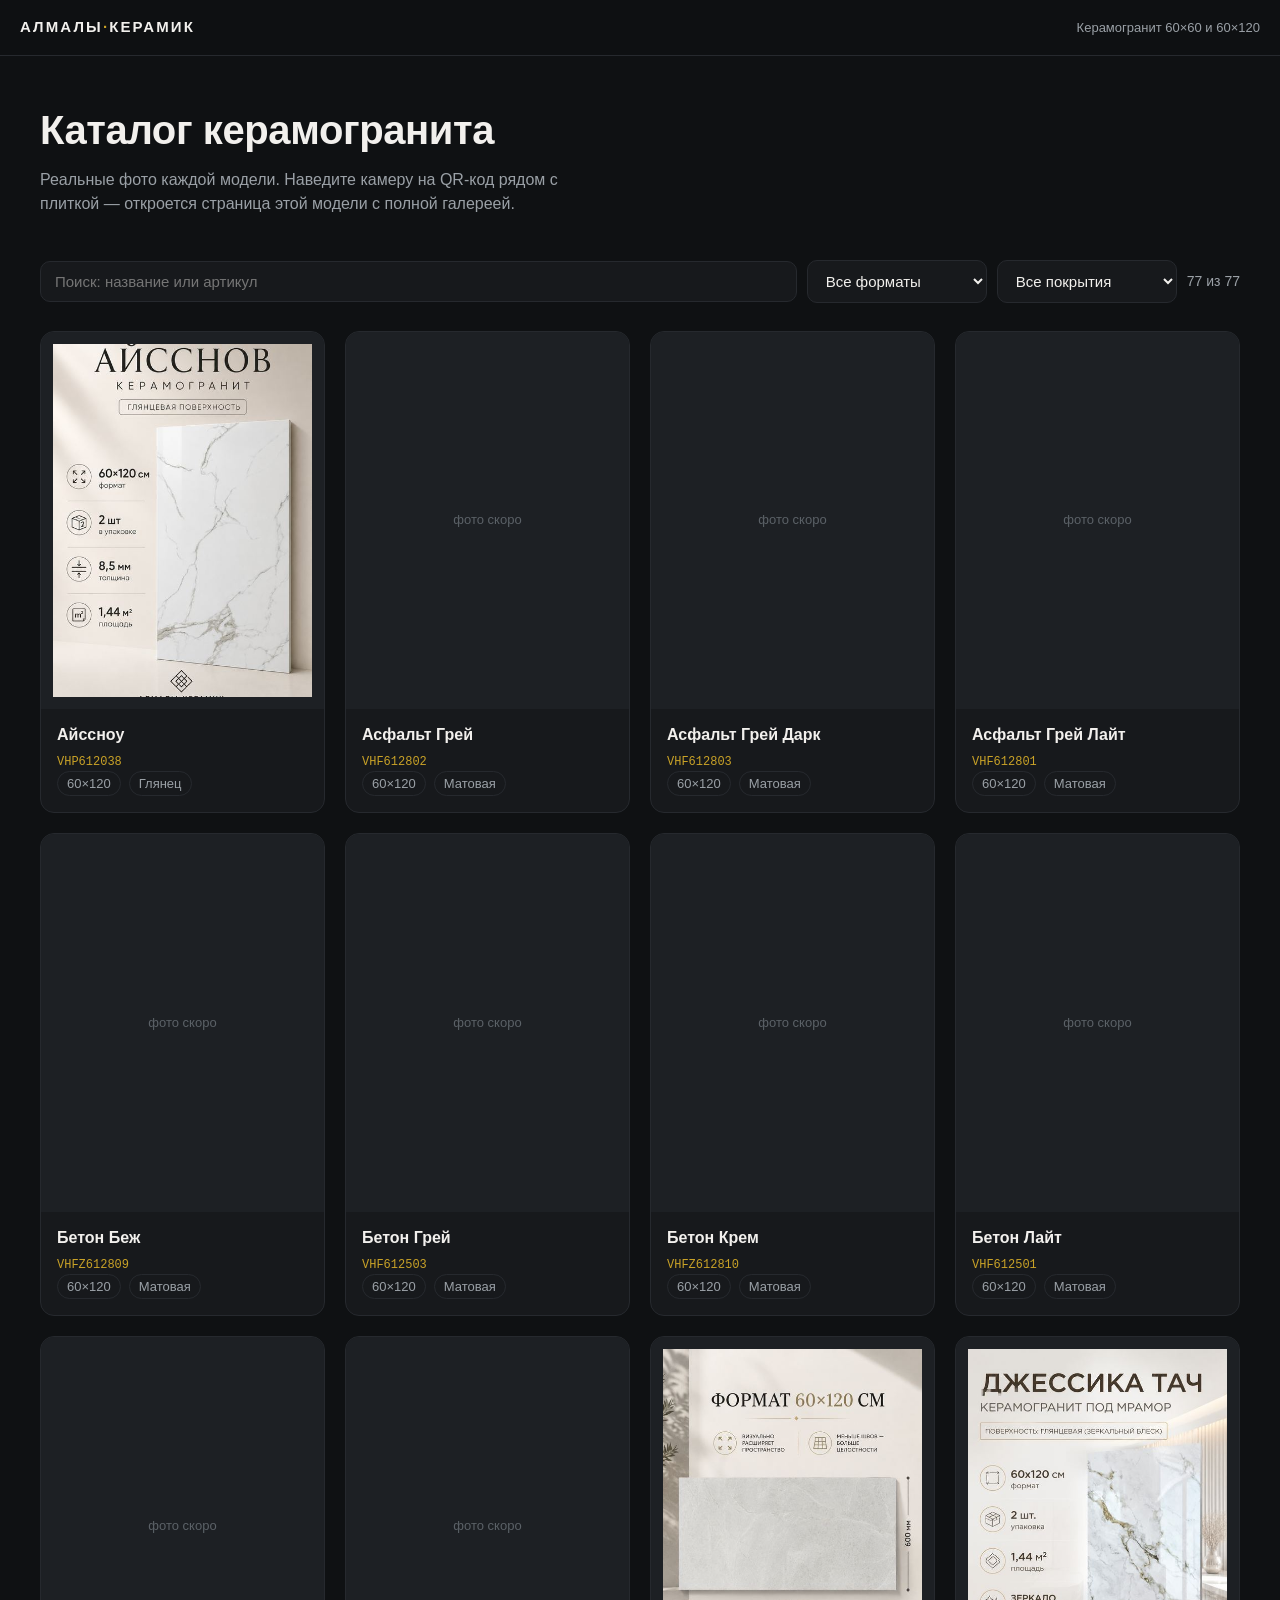
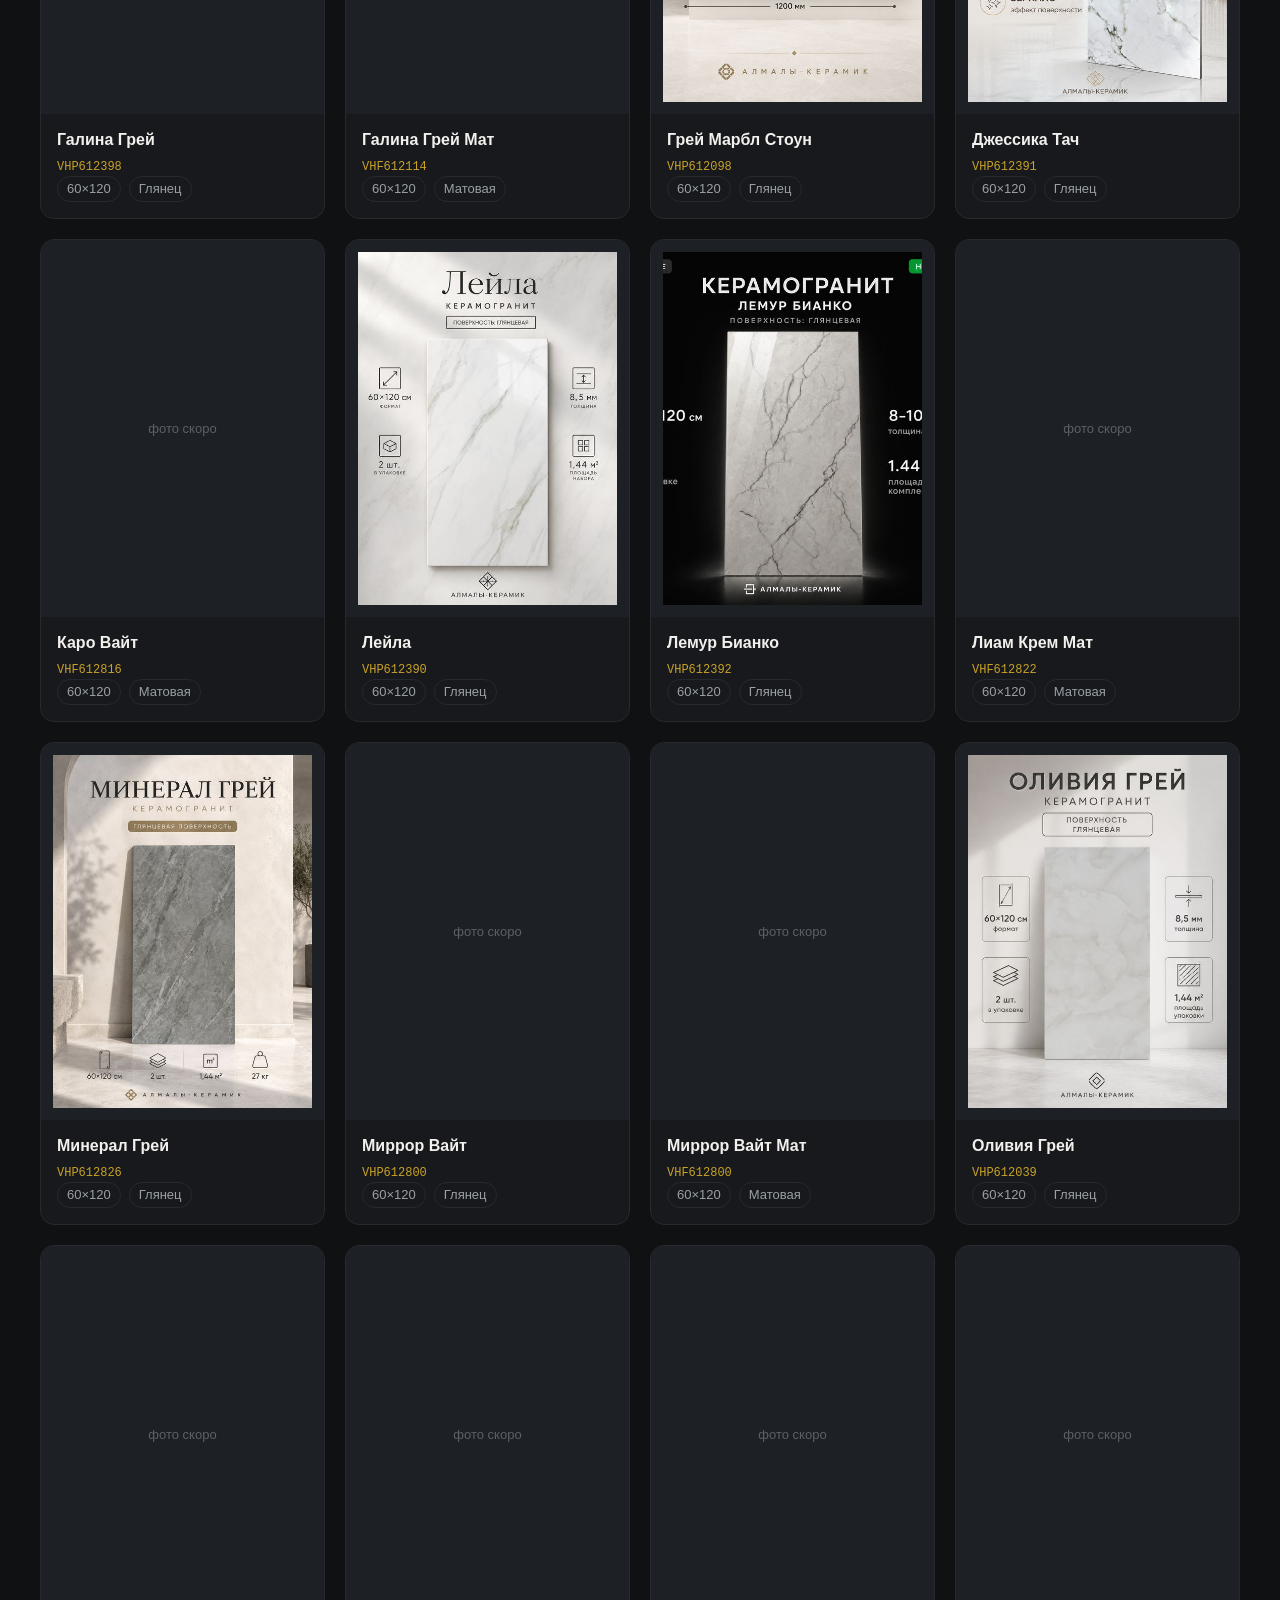
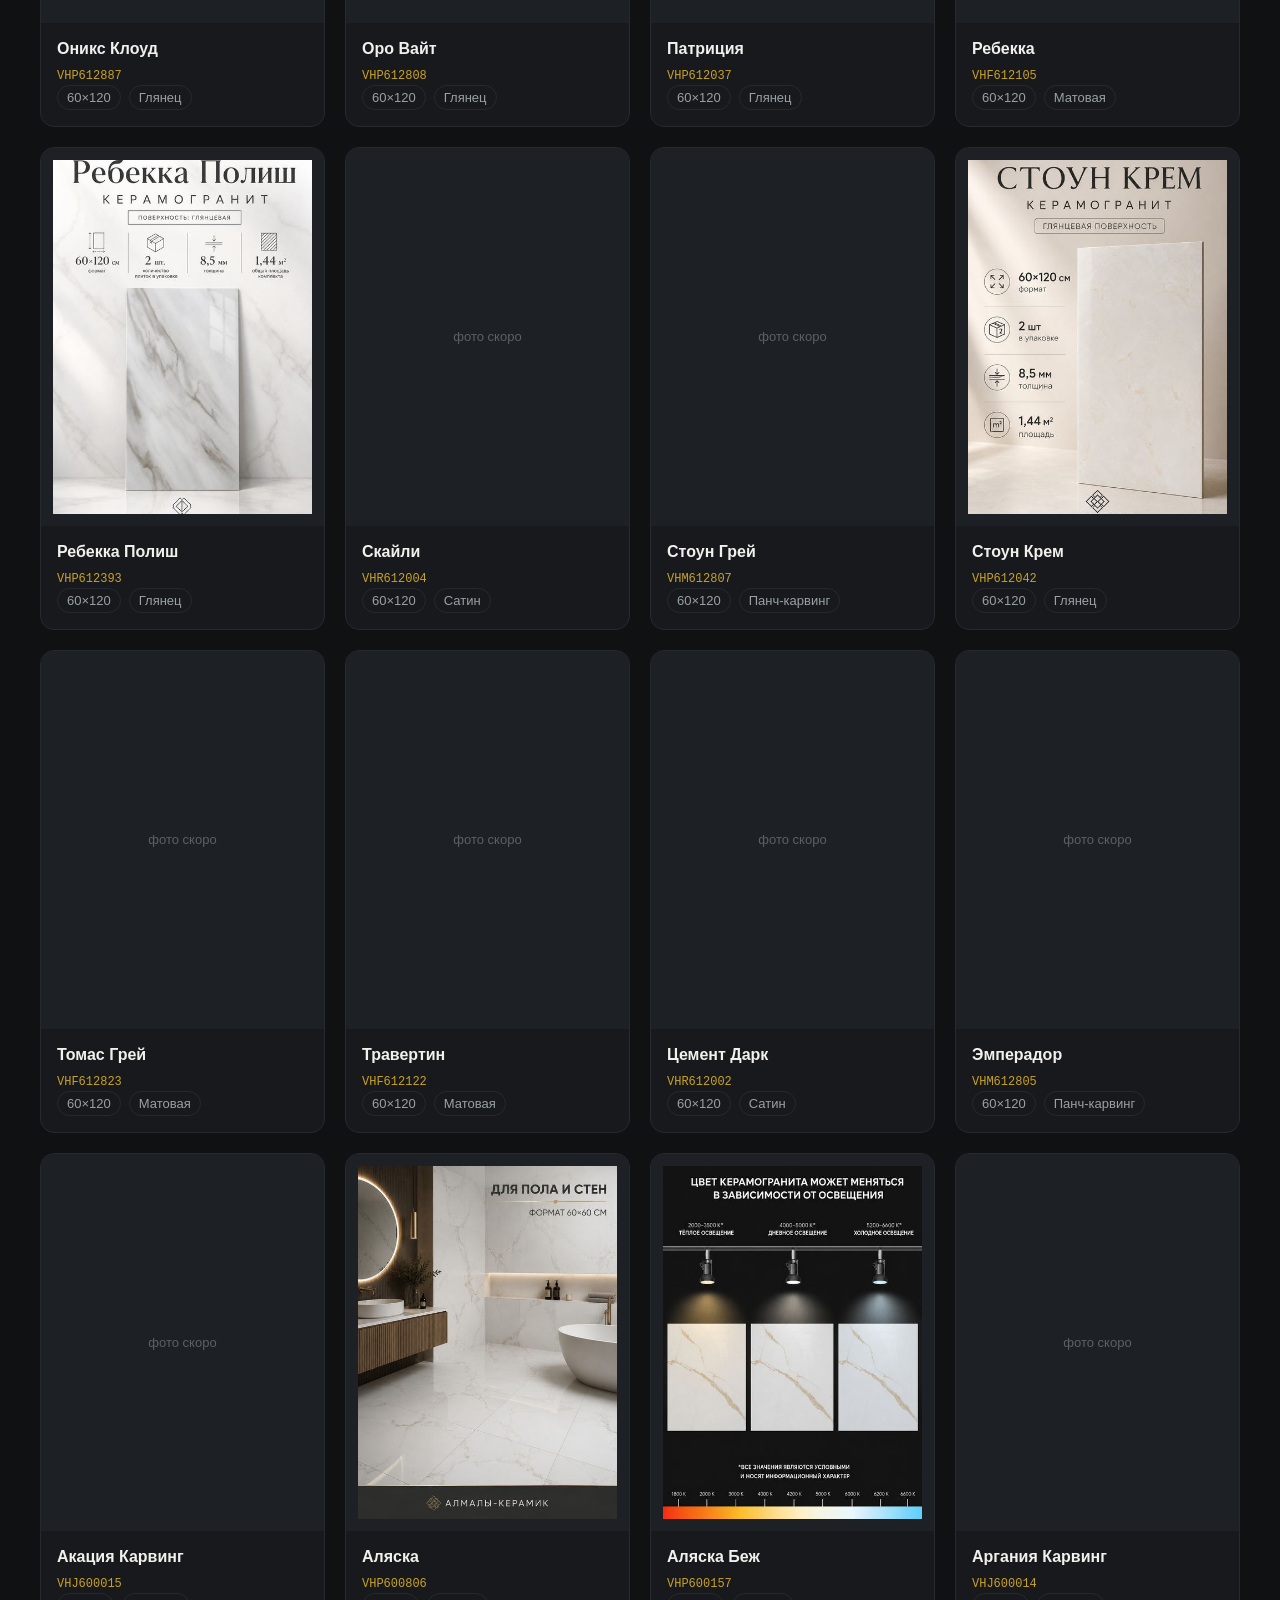
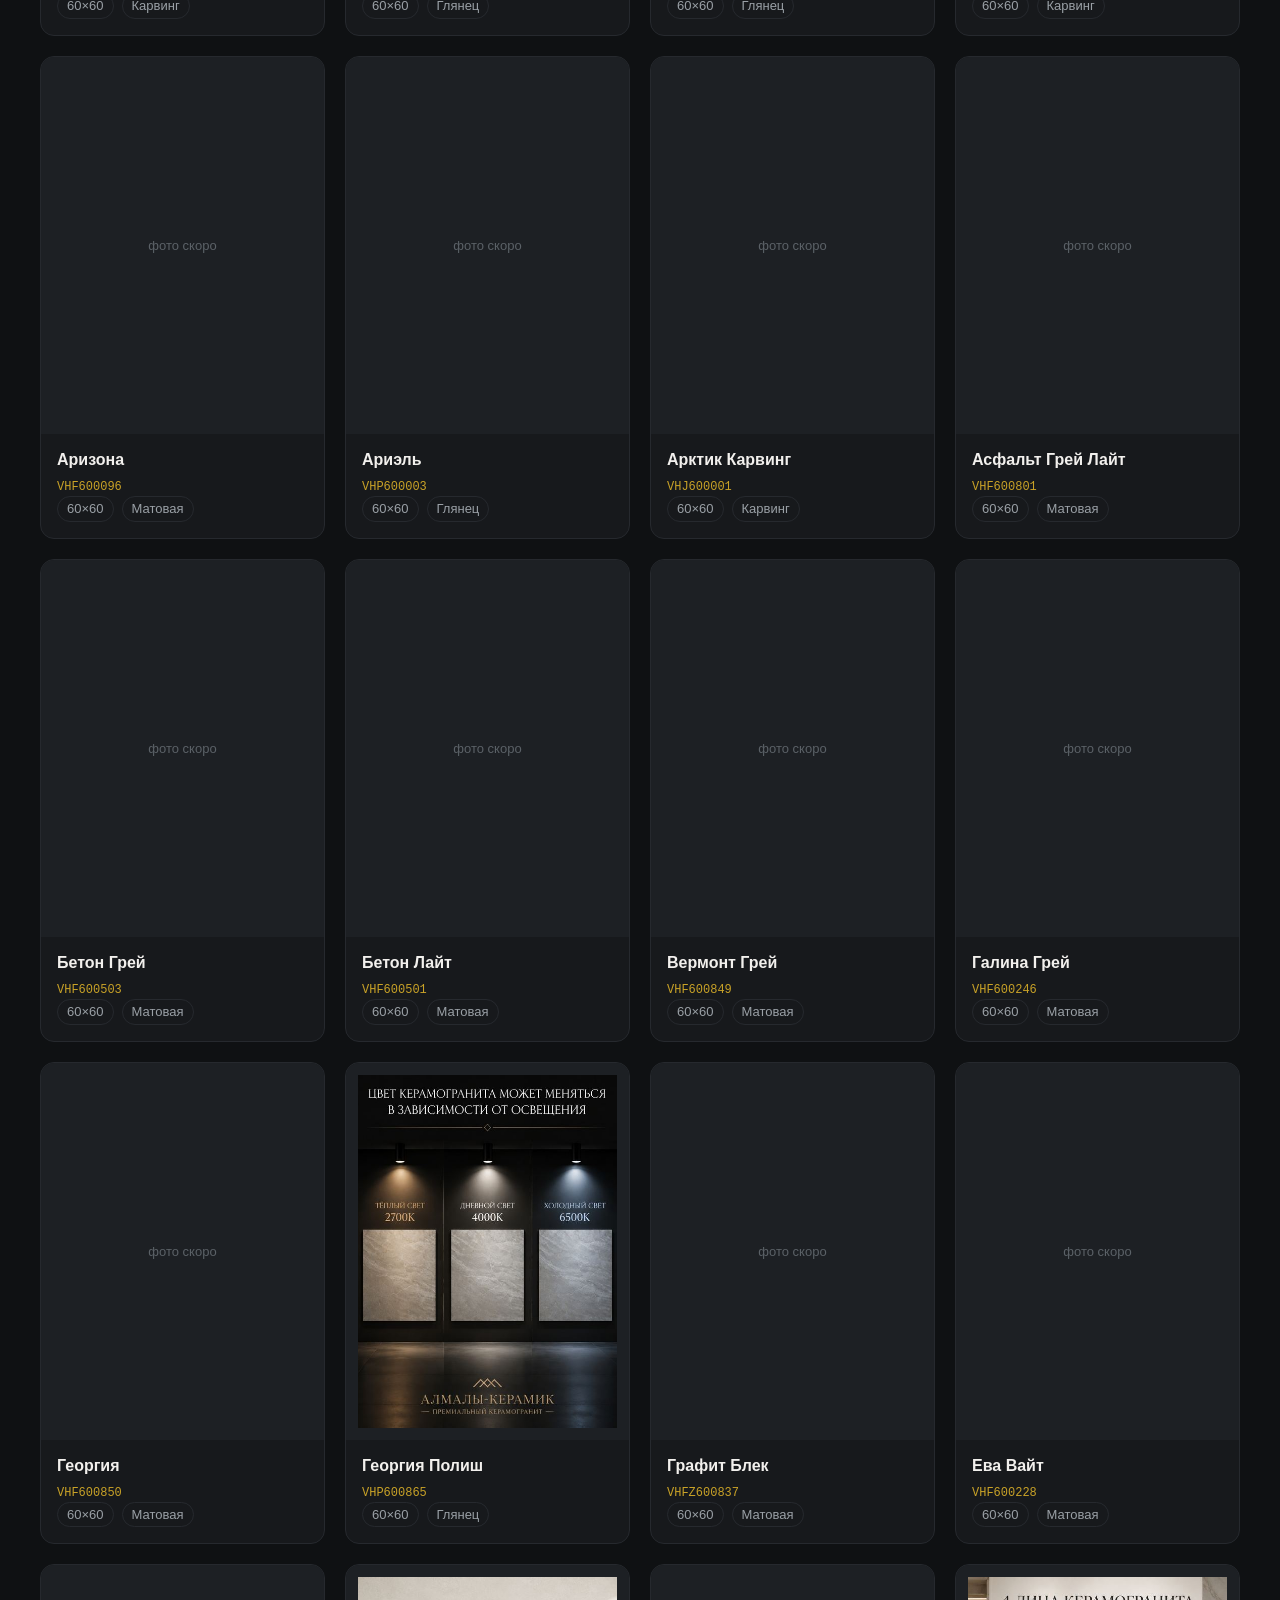
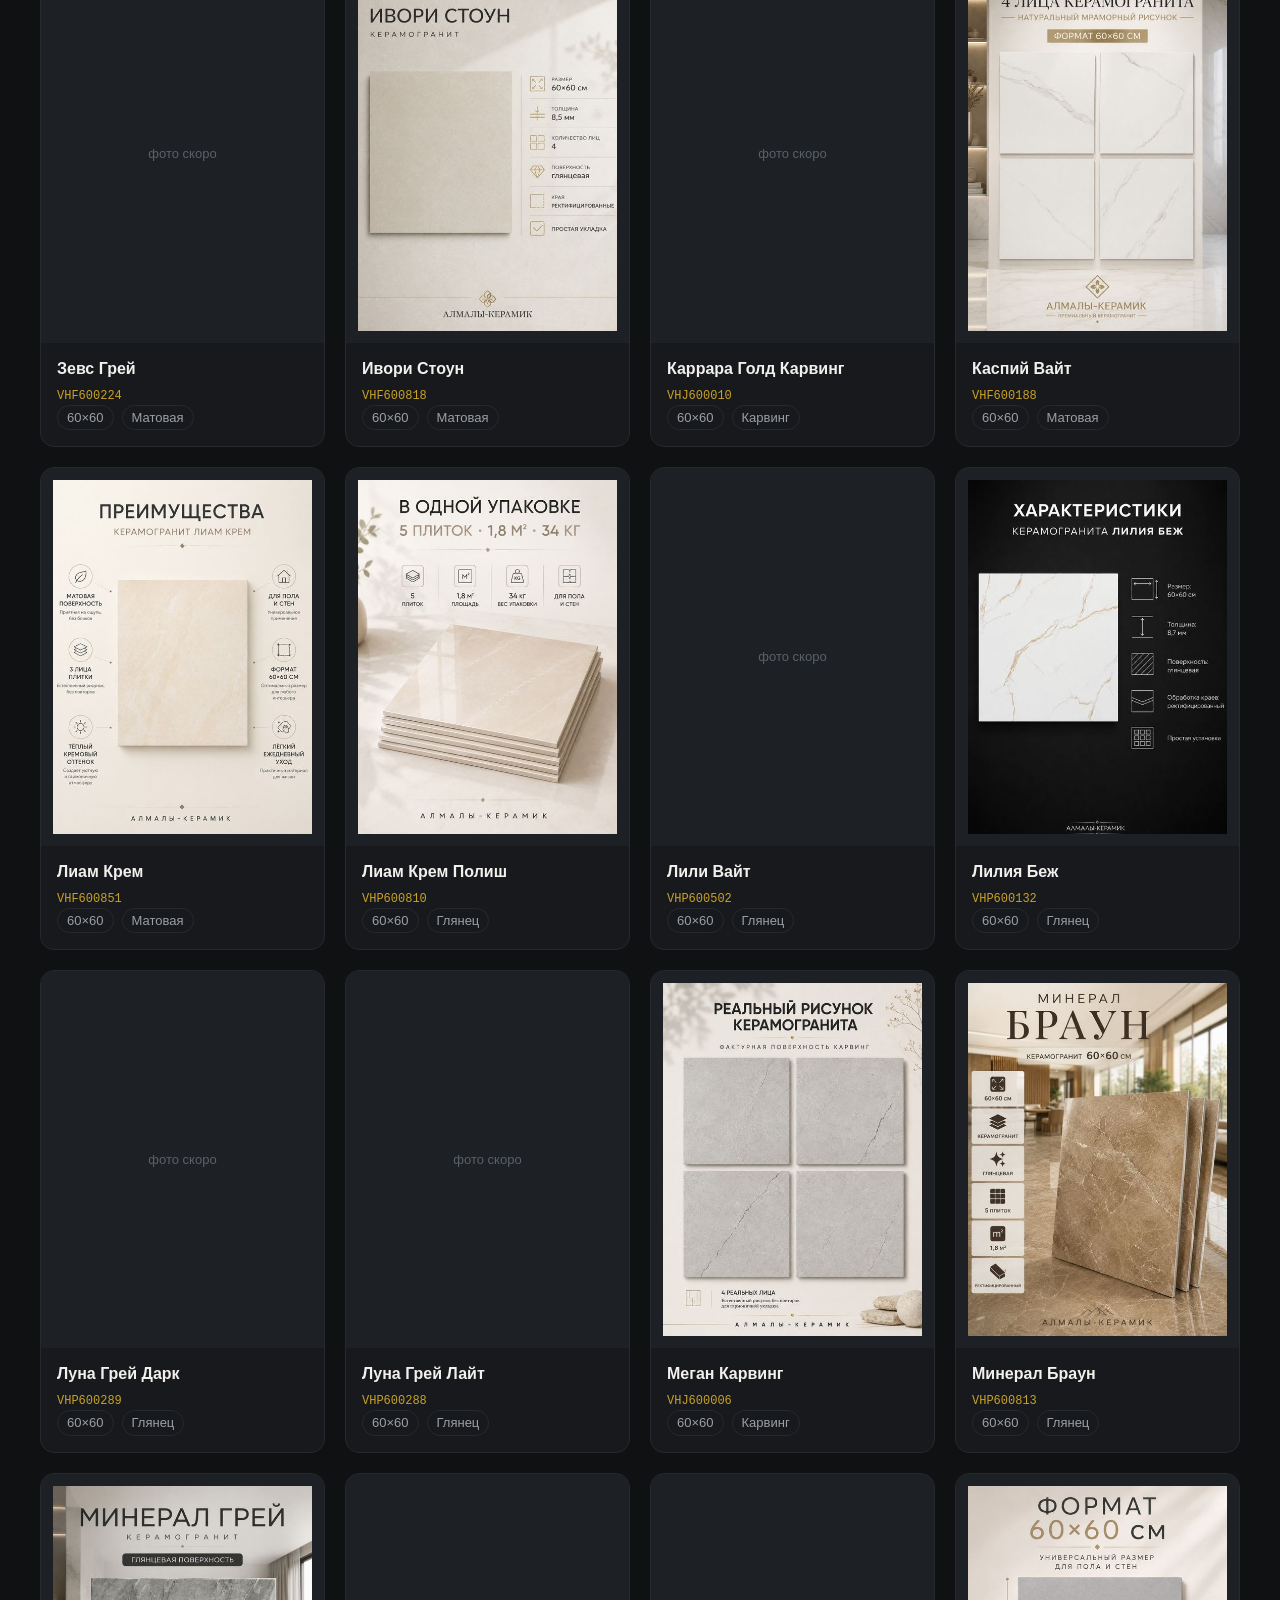
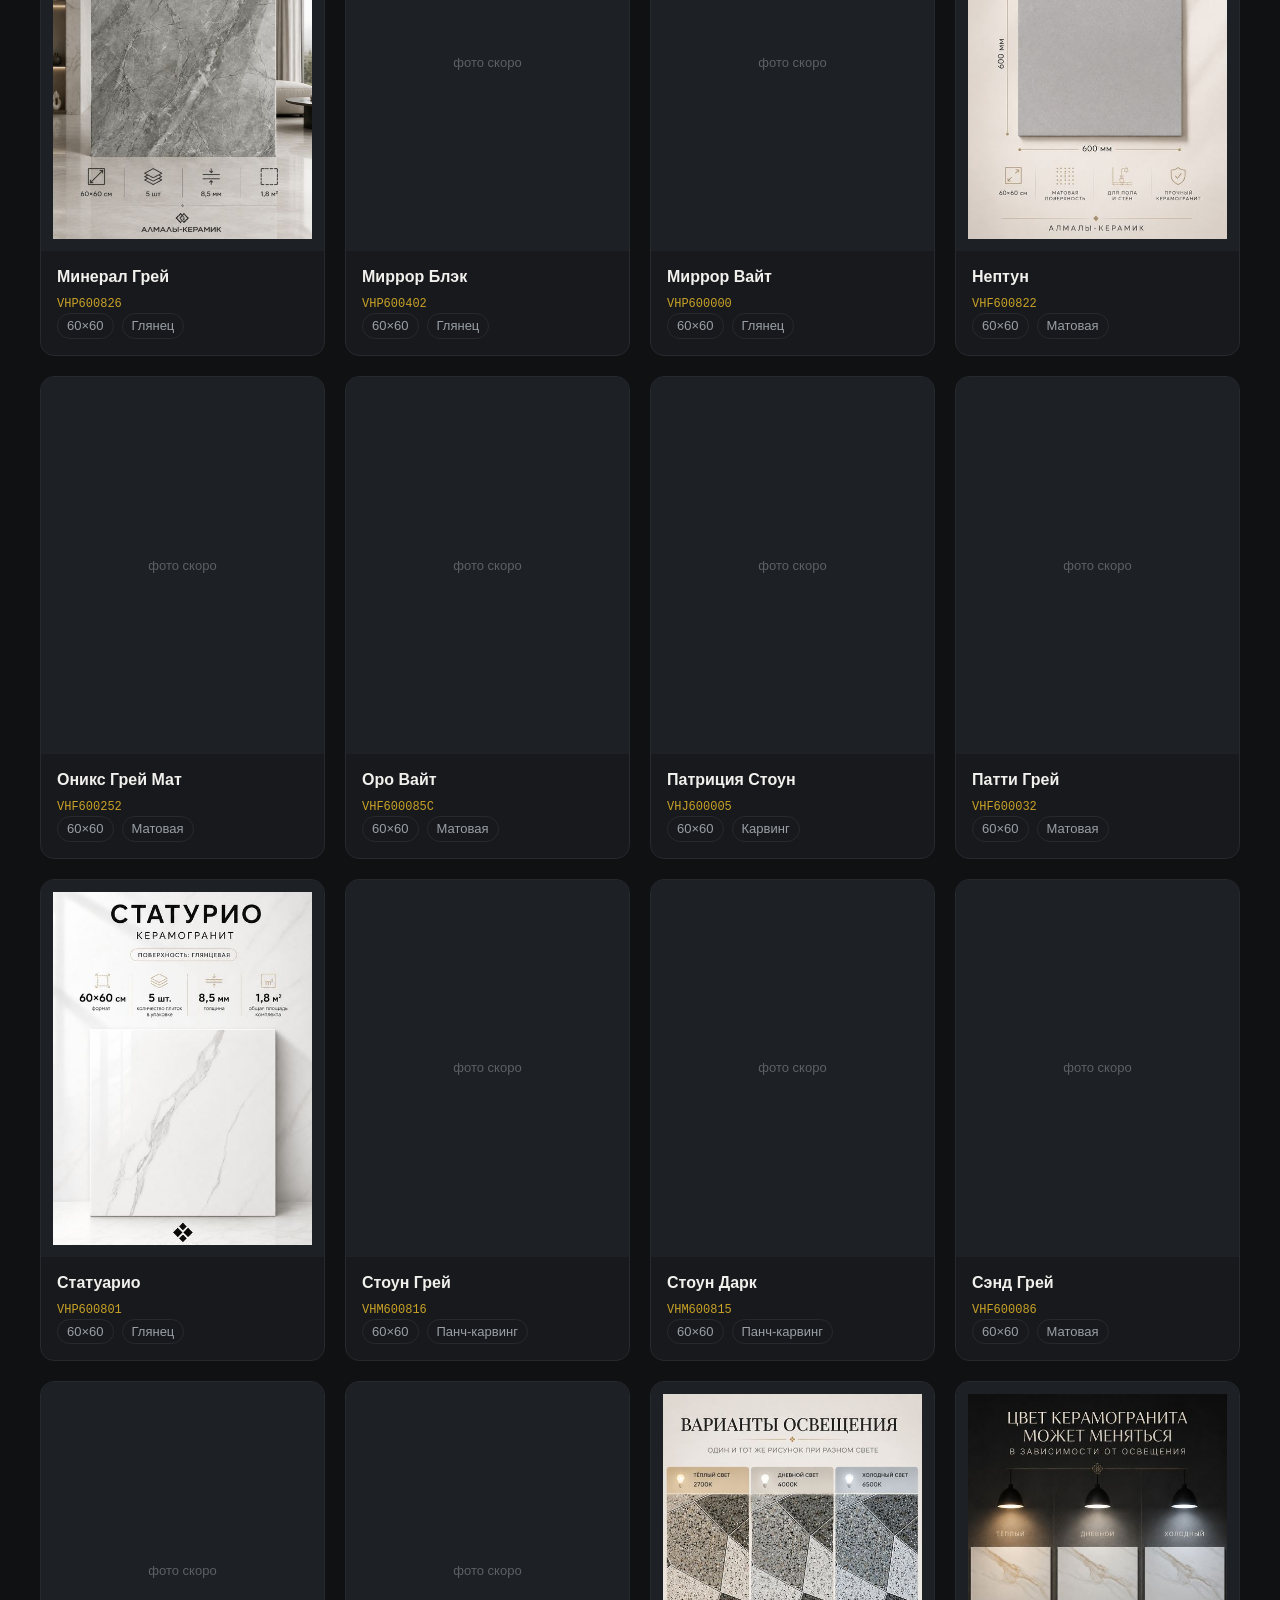
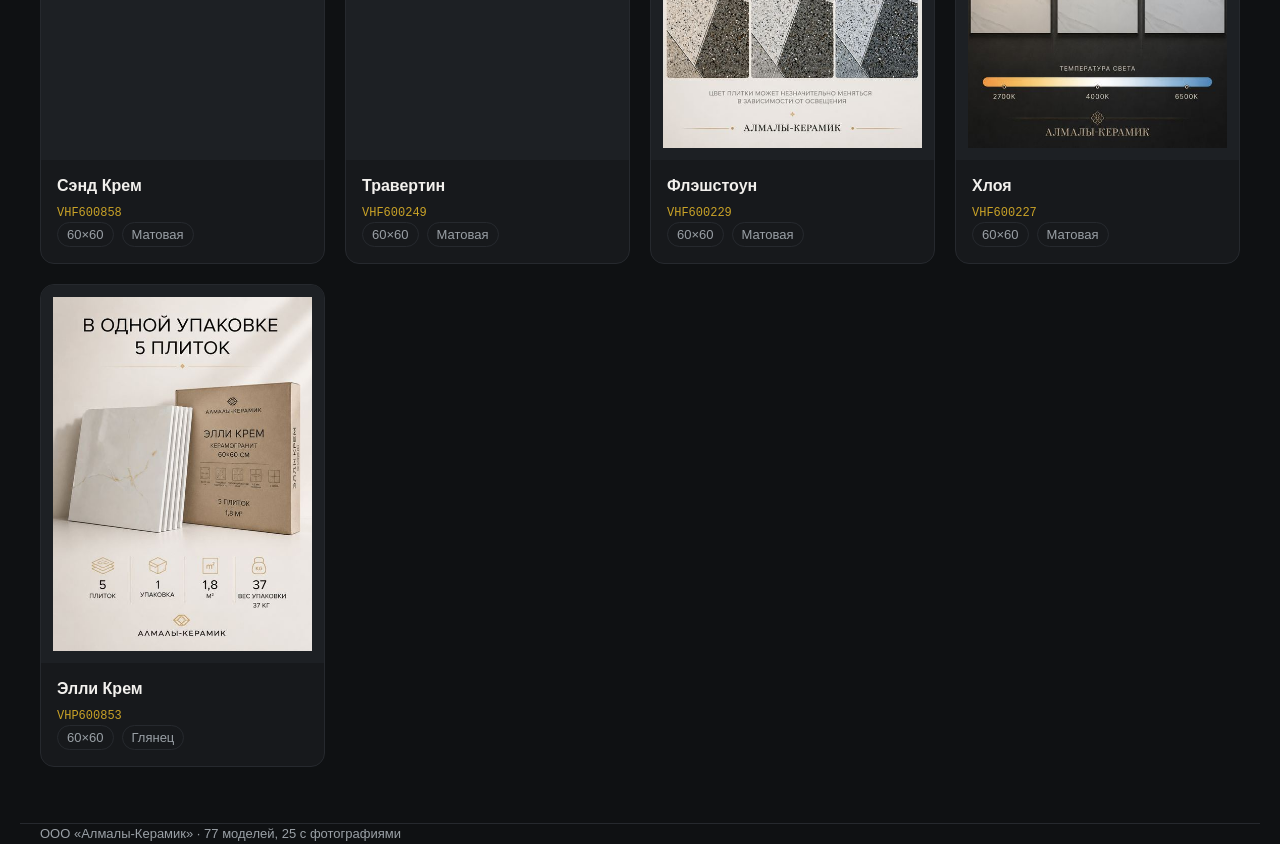
==== docs/index.html @ 9a6bf7c9 "GitHub Pages: сайт в docs/" ====
<!doctype html>
<html lang="ru">
<meta charset="utf-8">
<meta name="viewport" content="width=device-width,initial-scale=1">
<title>Алмалы-Керамик — каталог керамогранита</title>
<link rel="stylesheet" href="style.css">
<header><div class="wrap head">
  <a class="logo" href="index.html">Алмалы<span>·</span>Керамик</a>
  <span class="sub">Керамогранит 60×60 и 60×120</span>
</div></header>

<main class="wrap">
  <section class="hero">
    <h1>Каталог керамогранита</h1>
    <p>Реальные фото каждой модели. Наведите камеру на QR-код рядом с плиткой — откроется страница этой модели с полной галереей.</p>
  </section>

  <div class="tools">
    <input type="search" id="q" placeholder="Поиск: название или артикул" aria-label="Поиск">
    <select id="fmt" aria-label="Формат"><option value="">Все форматы</option></select>
    <select id="srf" aria-label="Покрытие"><option value="">Все покрытия</option></select>
    <span class="count" id="count"></span>
  </div>

  <div class="grid" id="grid"></div>
</main>
<footer class="wrap">ООО «Алмалы-Керамик» · <span id="stat"></span></footer>
<script src="app.js"></script>
<script>renderCatalog()</script>
---- docs/style.css ----
:root{
  --bg:#0f1113; --card:#17191c; --line:#26292e; --tx:#f2f0ed; --dim:#9aa0a6;
  --accent:#c9a227; --radius:14px; --max:1240px;
}
*{box-sizing:border-box}
body{margin:0;background:var(--bg);color:var(--tx);
  font:16px/1.5 -apple-system,BlinkMacSystemFont,"Segoe UI",Roboto,Arial,sans-serif;
  -webkit-font-smoothing:antialiased}
a{color:inherit;text-decoration:none}
img{max-width:100%;display:block}
.wrap{max-width:var(--max);margin:0 auto;padding:0 20px}

header{border-bottom:1px solid var(--line);position:sticky;top:0;background:rgba(15,17,19,.92);
  backdrop-filter:blur(8px);z-index:10}
.head{display:flex;align-items:center;gap:16px;padding:16px 0}
.logo{font-weight:700;letter-spacing:.14em;font-size:15px;text-transform:uppercase}
.logo span{color:var(--accent)}
.head .sub{color:var(--dim);font-size:13px;margin-left:auto}

.hero{padding:44px 0 24px}
.hero h1{margin:0 0 8px;font-size:clamp(26px,4vw,40px);letter-spacing:-.01em}
.hero p{margin:0;color:var(--dim);max-width:60ch}

.tools{display:flex;flex-wrap:wrap;gap:10px;padding:20px 0 28px;align-items:center}
input[type=search],select{background:var(--card);border:1px solid var(--line);color:var(--tx);
  padding:11px 14px;border-radius:10px;font-size:15px;min-width:180px}
input[type=search]{flex:1;min-width:220px}
input:focus-visible,select:focus-visible,a:focus-visible{outline:2px solid var(--accent);outline-offset:2px}
.count{color:var(--dim);font-size:14px;margin-left:auto}

.grid{display:grid;gap:20px;grid-template-columns:repeat(auto-fill,minmax(250px,1fr));padding-bottom:56px}
.card{background:var(--card);border:1px solid var(--line);border-radius:var(--radius);overflow:hidden;
  transition:transform .18s ease,border-color .18s ease}
.card:hover{transform:translateY(-3px);border-color:var(--accent)}
.ph{aspect-ratio:3/4;background:#1d2024;display:flex;align-items:center;justify-content:center;
  color:#5b6167;font-size:13px;text-align:center;padding:12px}
.ph img{width:100%;height:100%;object-fit:cover}
.card .b{padding:14px 16px 16px}
.card h3{margin:0 0 6px;font-size:16px;font-weight:600}
.meta{color:var(--dim);font-size:13px;display:flex;gap:8px;flex-wrap:wrap}
.tag{border:1px solid var(--line);border-radius:999px;padding:2px 9px}
.art{font-family:ui-monospace,SFMono-Regular,Menlo,monospace;font-size:12px;color:var(--accent)}

/* страница плитки */
.back{display:inline-block;color:var(--dim);font-size:14px;padding:22px 0 8px}
.tile{display:grid;gap:28px;grid-template-columns:minmax(0,1.45fr) minmax(260px,1fr);
  align-items:start;padding-bottom:60px}
@media(max-width:820px){.tile{grid-template-columns:1fr}}
.main-ph{background:var(--card);border:1px solid var(--line);border-radius:var(--radius);overflow:hidden}
.main-ph img{width:100%;aspect-ratio:4/3;object-fit:contain;background:#101214}
.thumbs{display:grid;grid-template-columns:repeat(auto-fill,minmax(84px,1fr));gap:10px;margin-top:12px}
.thumbs img{aspect-ratio:1;object-fit:cover;border-radius:9px;border:2px solid transparent;cursor:pointer}
.thumbs img[aria-current=true]{border-color:var(--accent)}
.tile h1{margin:0 0 6px;font-size:30px}
.spec{width:100%;border-collapse:collapse;margin:20px 0}
.spec th,.spec td{text-align:left;padding:10px 0;border-bottom:1px solid var(--line);font-size:15px;vertical-align:top}
.spec th{color:var(--dim);font-weight:400;width:44%}
.qr{background:#fff;border-radius:var(--radius);padding:14px;max-width:230px}
.dl{display:inline-block;margin-top:12px;border:1px solid var(--line);border-radius:10px;
  padding:10px 14px;font-size:14px}
.dl:hover{border-color:var(--accent)}
footer{border-top:1px solid var(--line);color:var(--dim);font-size:13px;padding:22px 0 40px}
@media(max-width:640px){.head .sub{display:none}.tile h1{font-size:24px}}
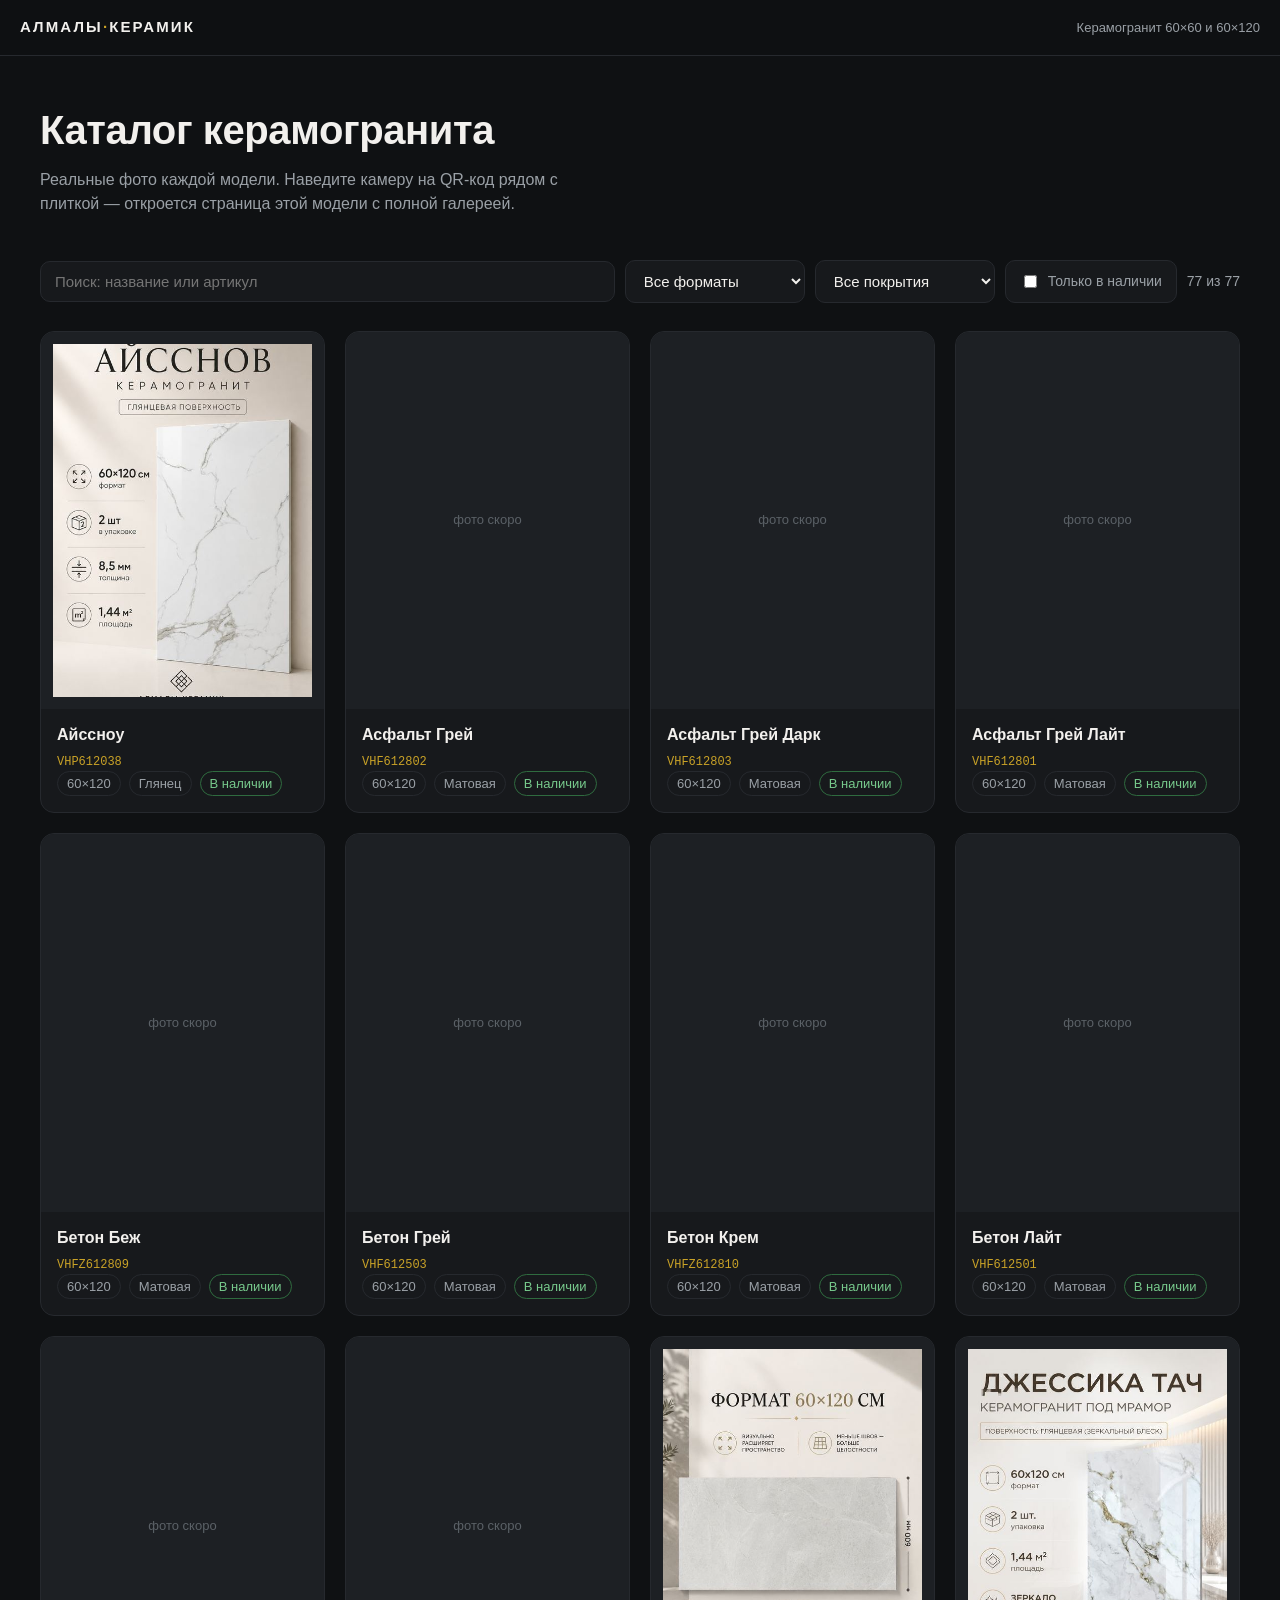
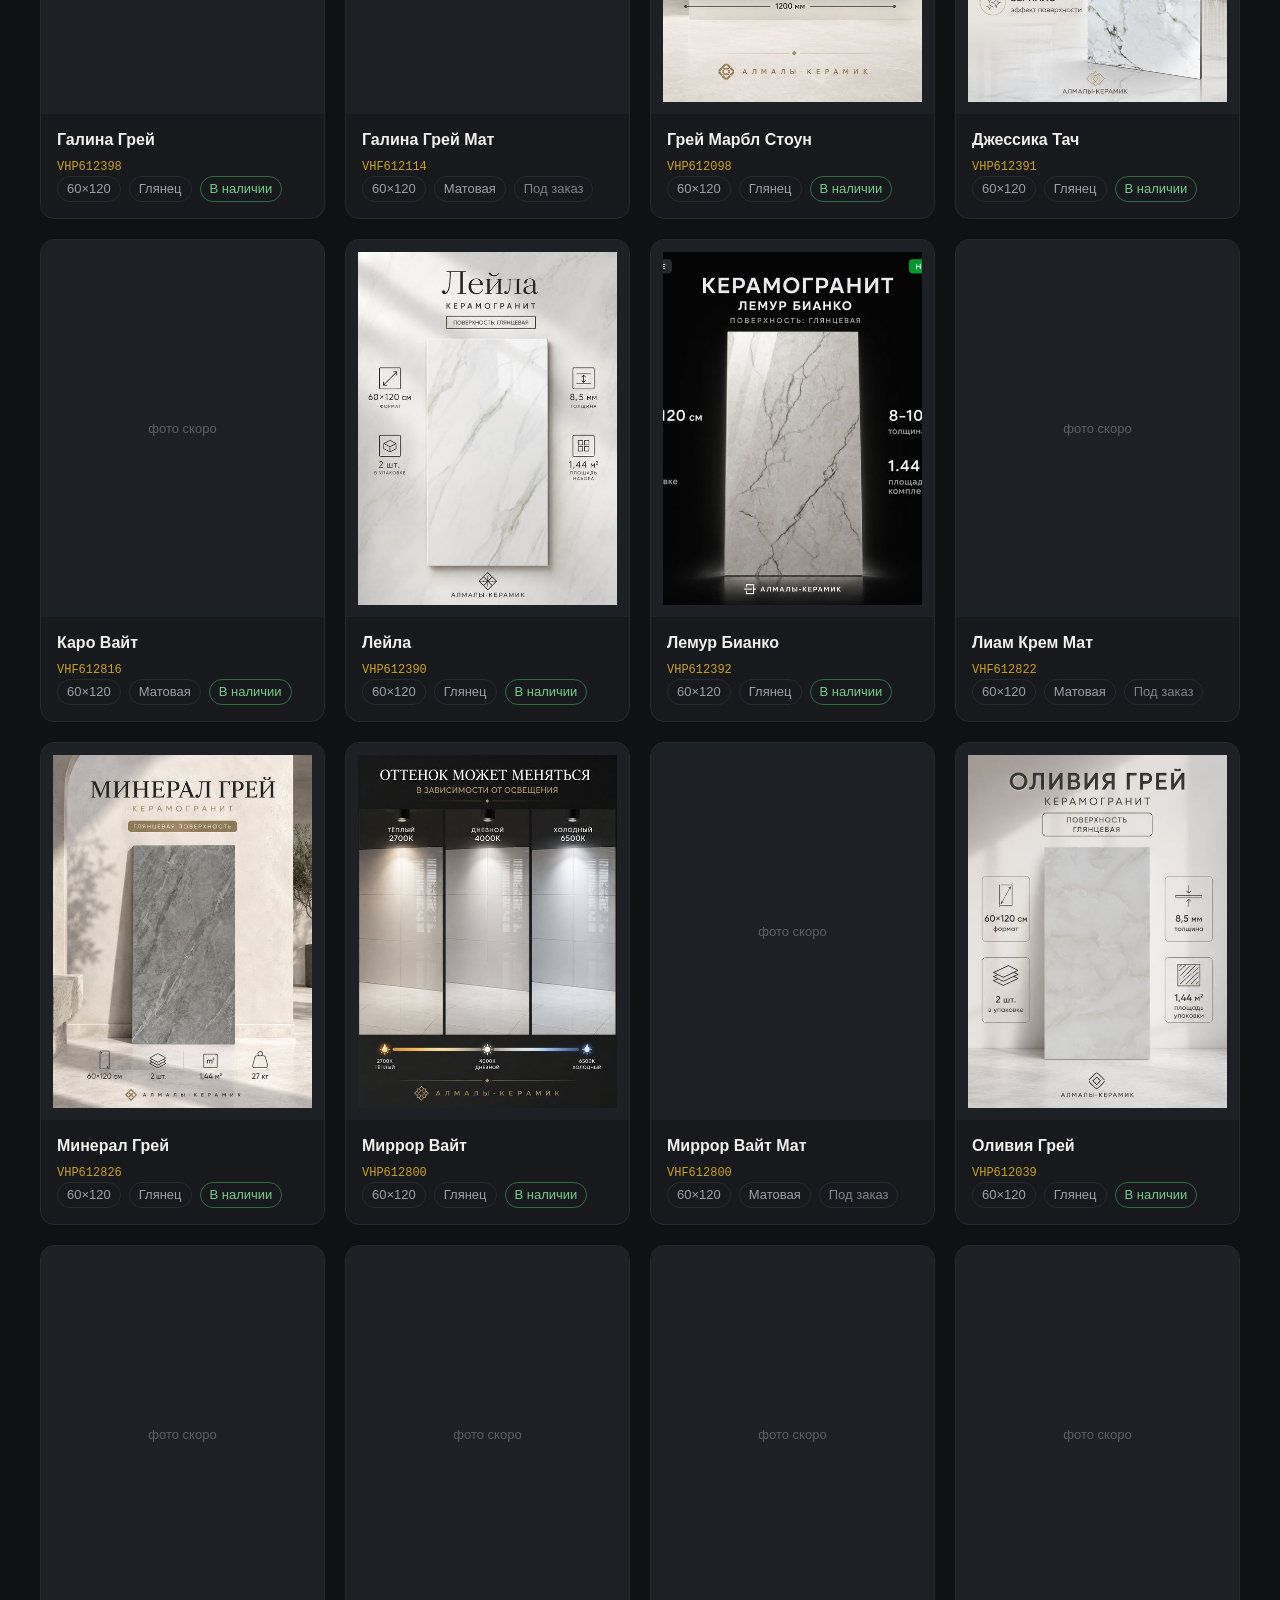
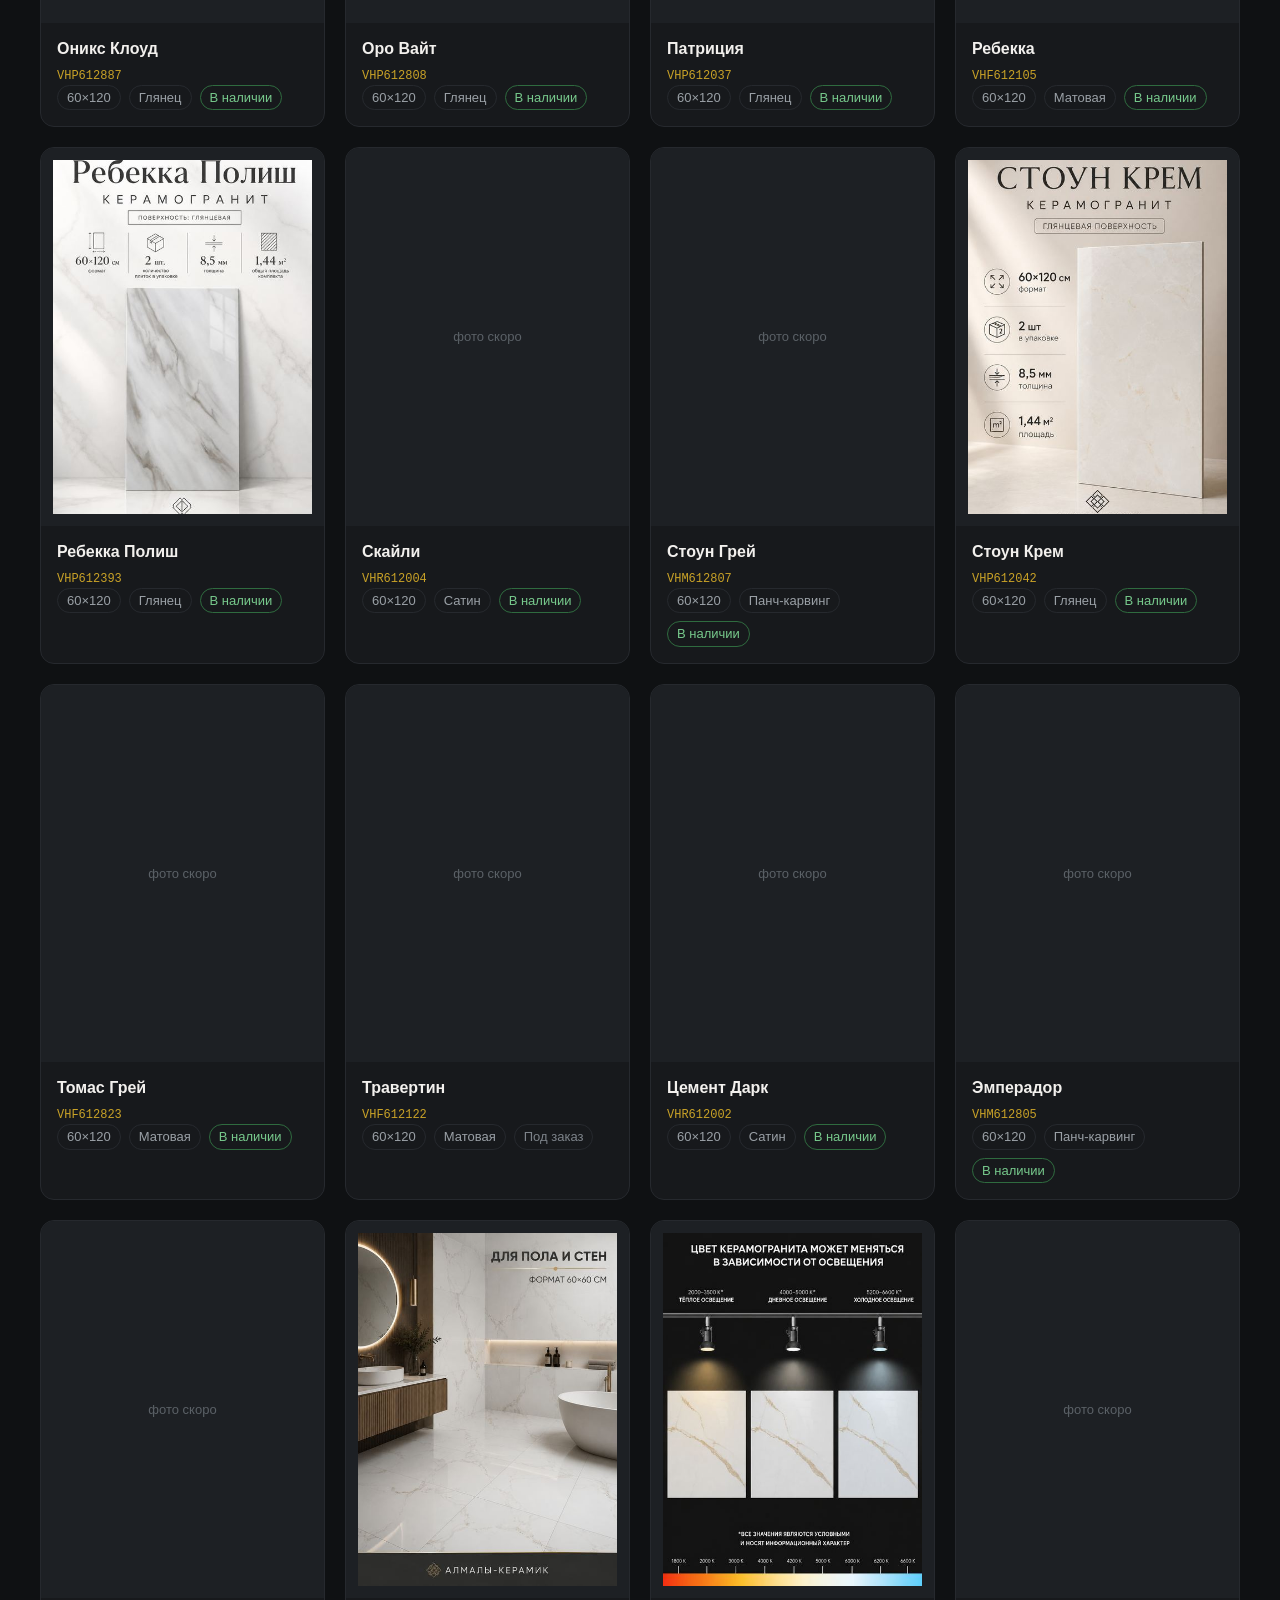
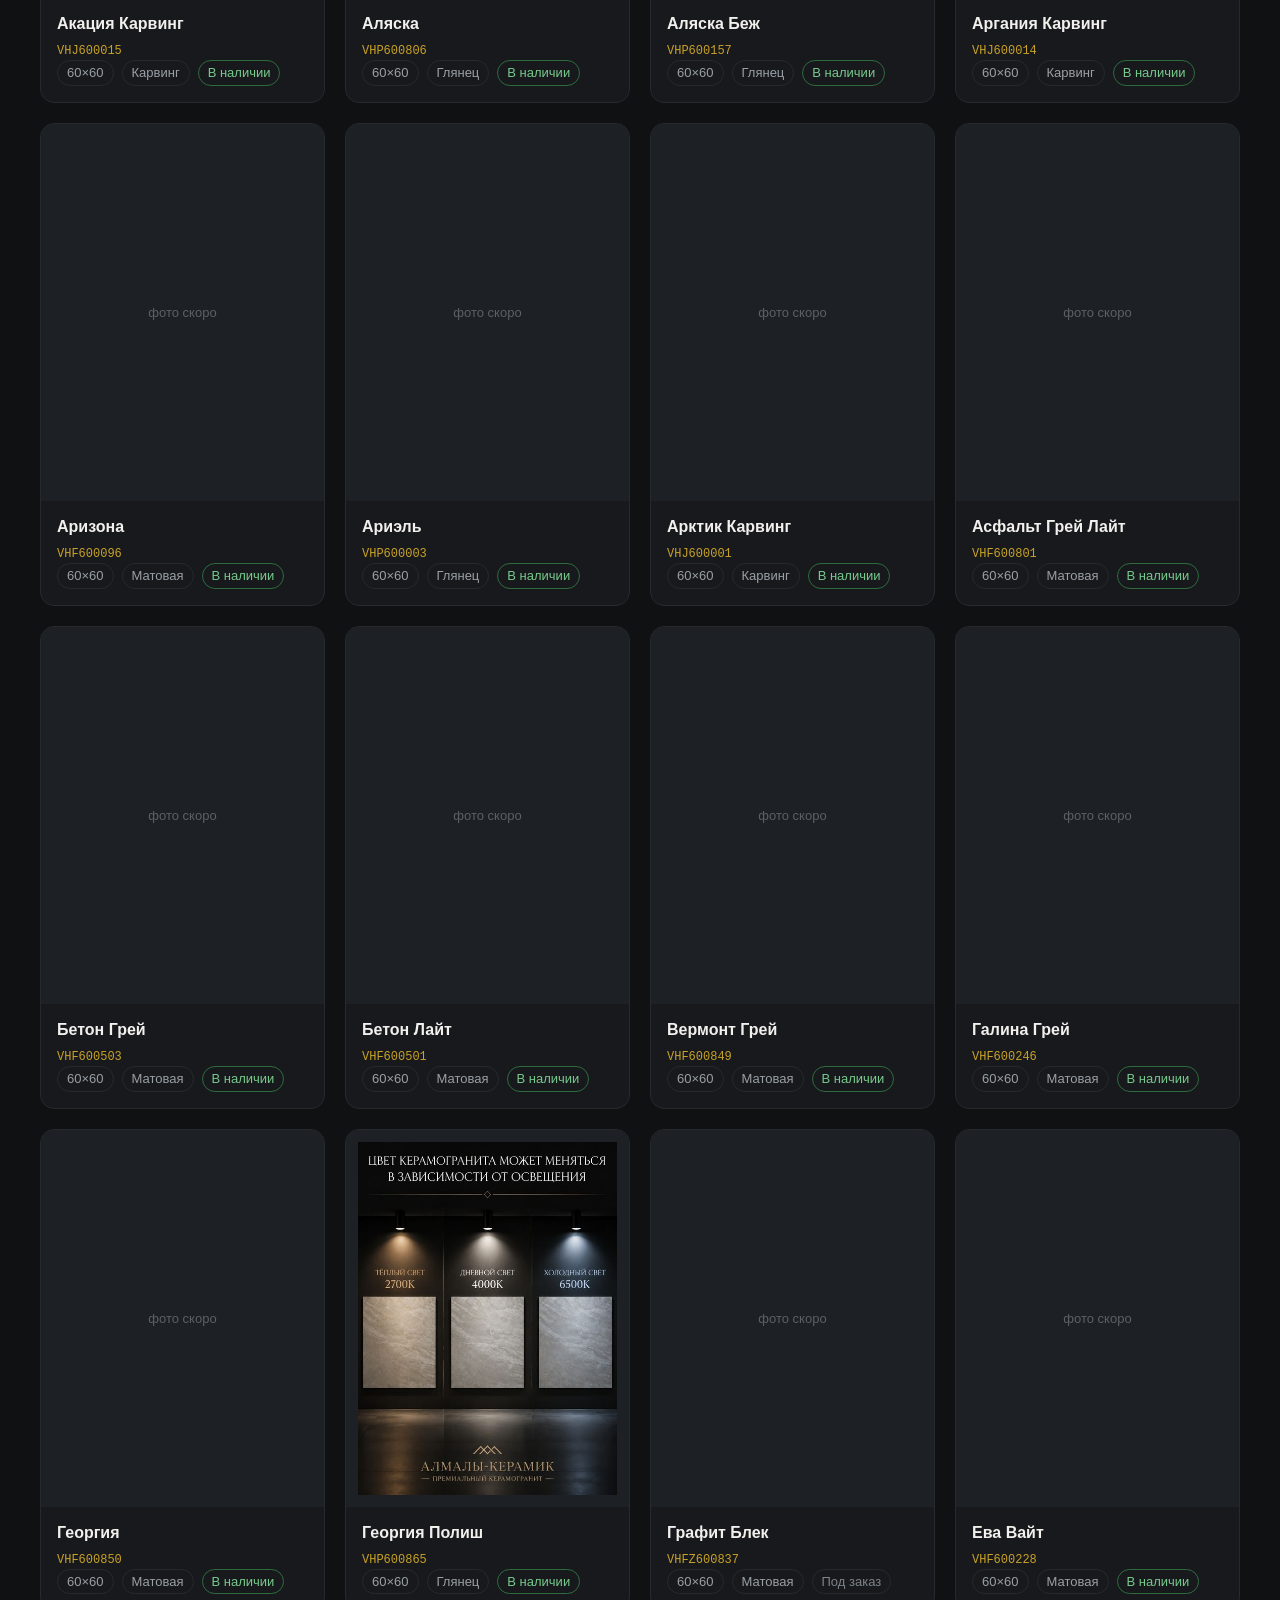
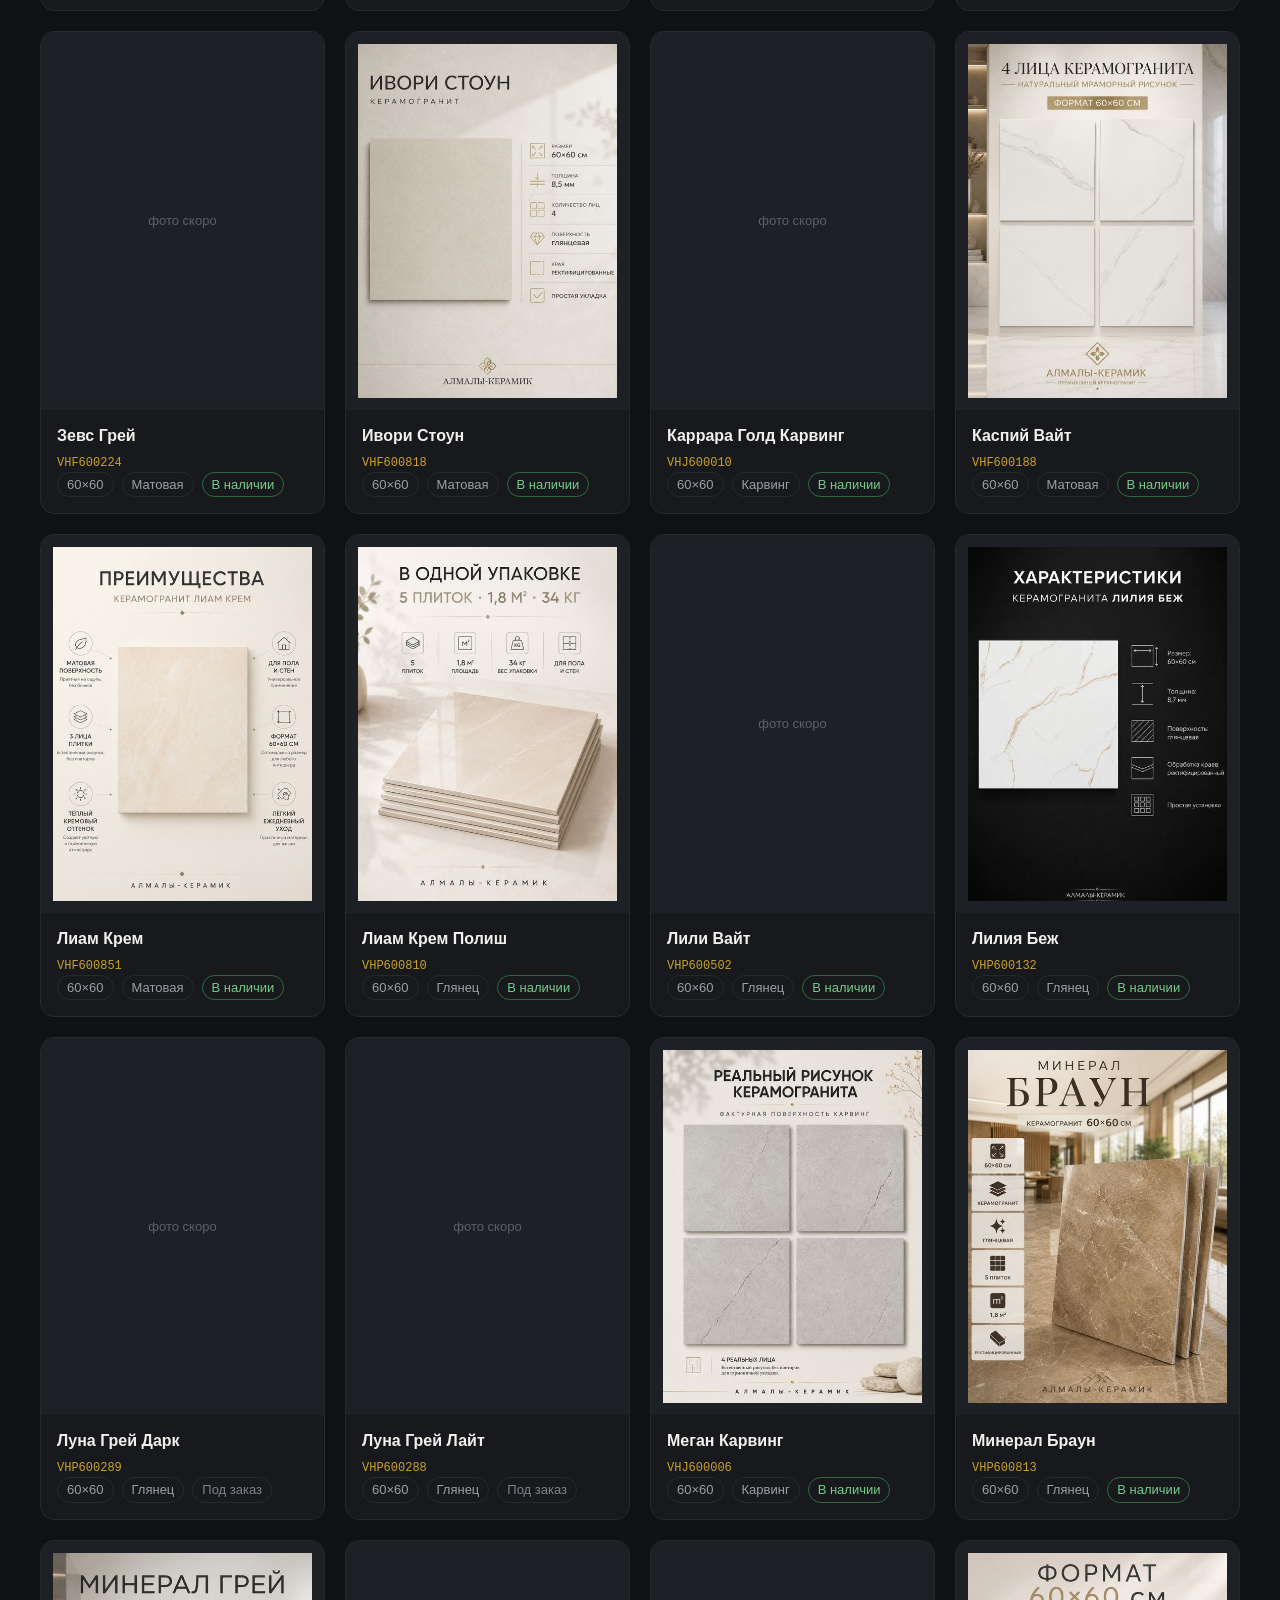
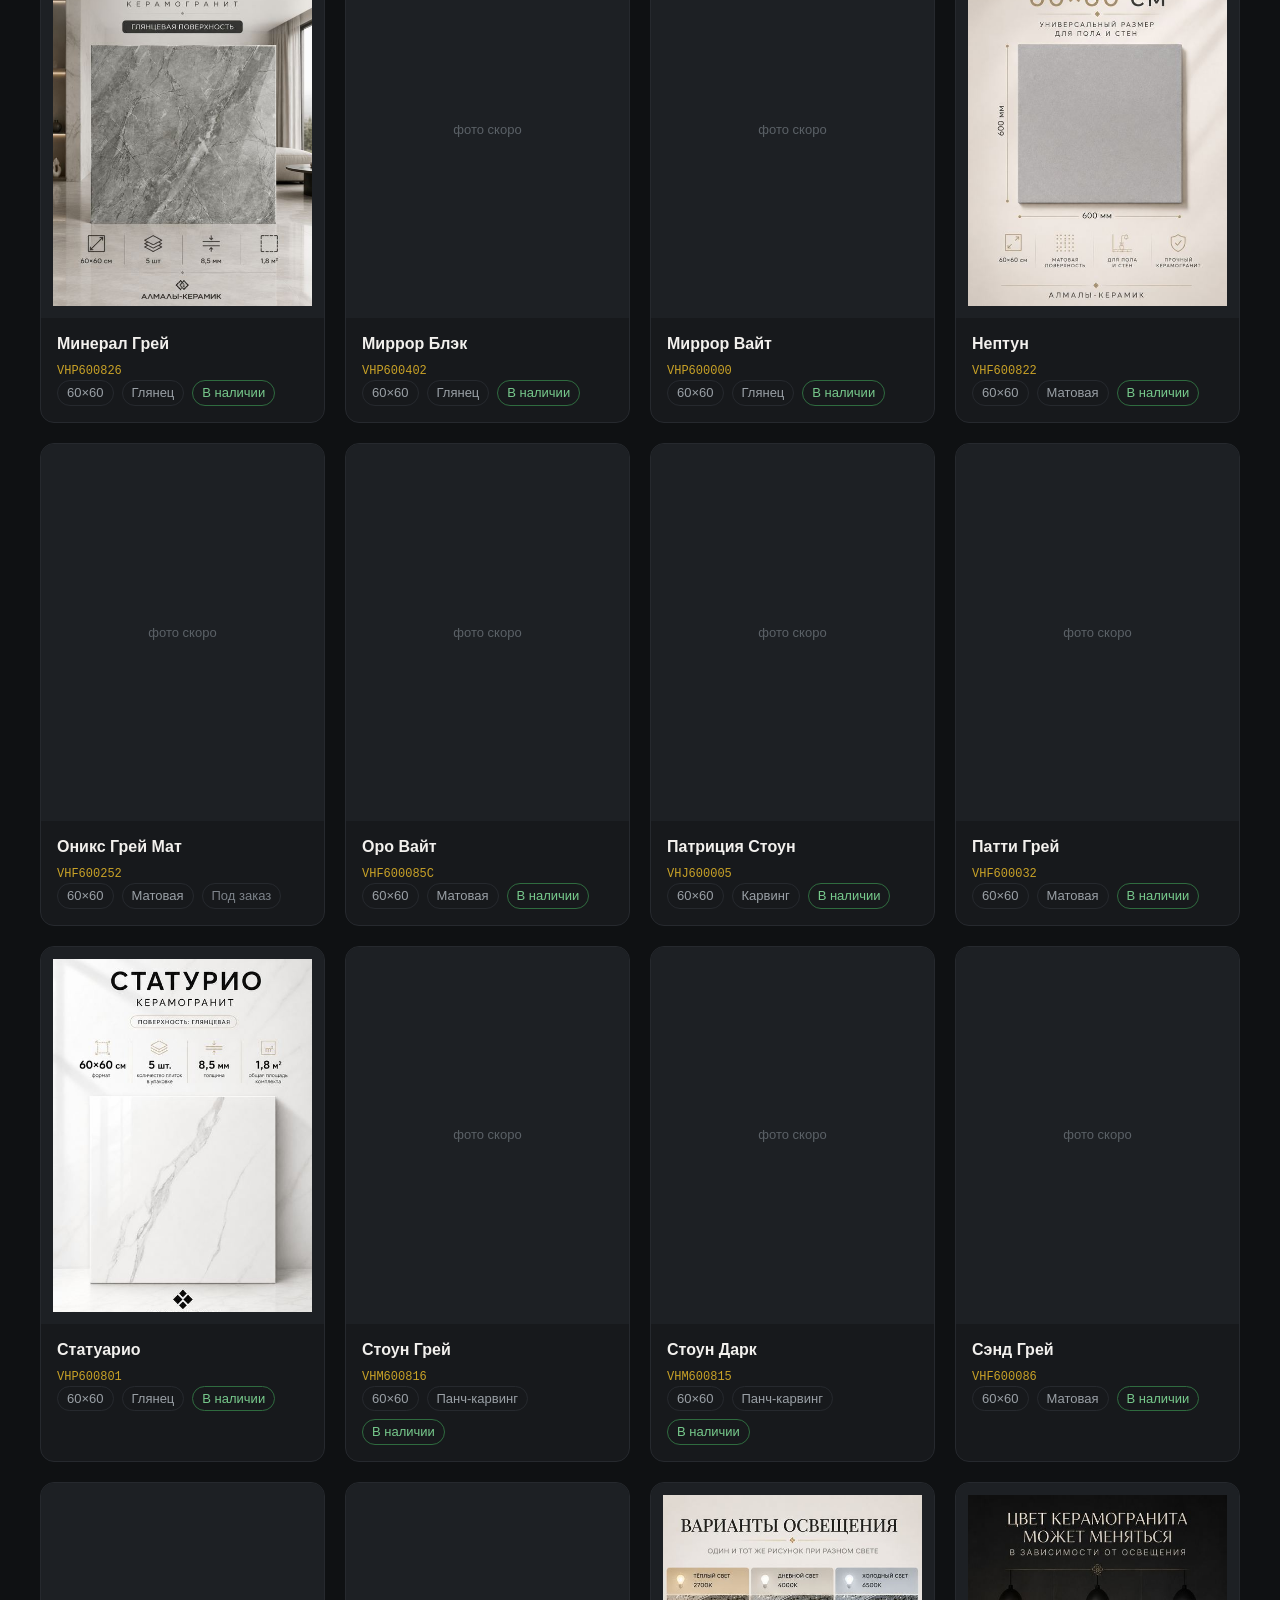
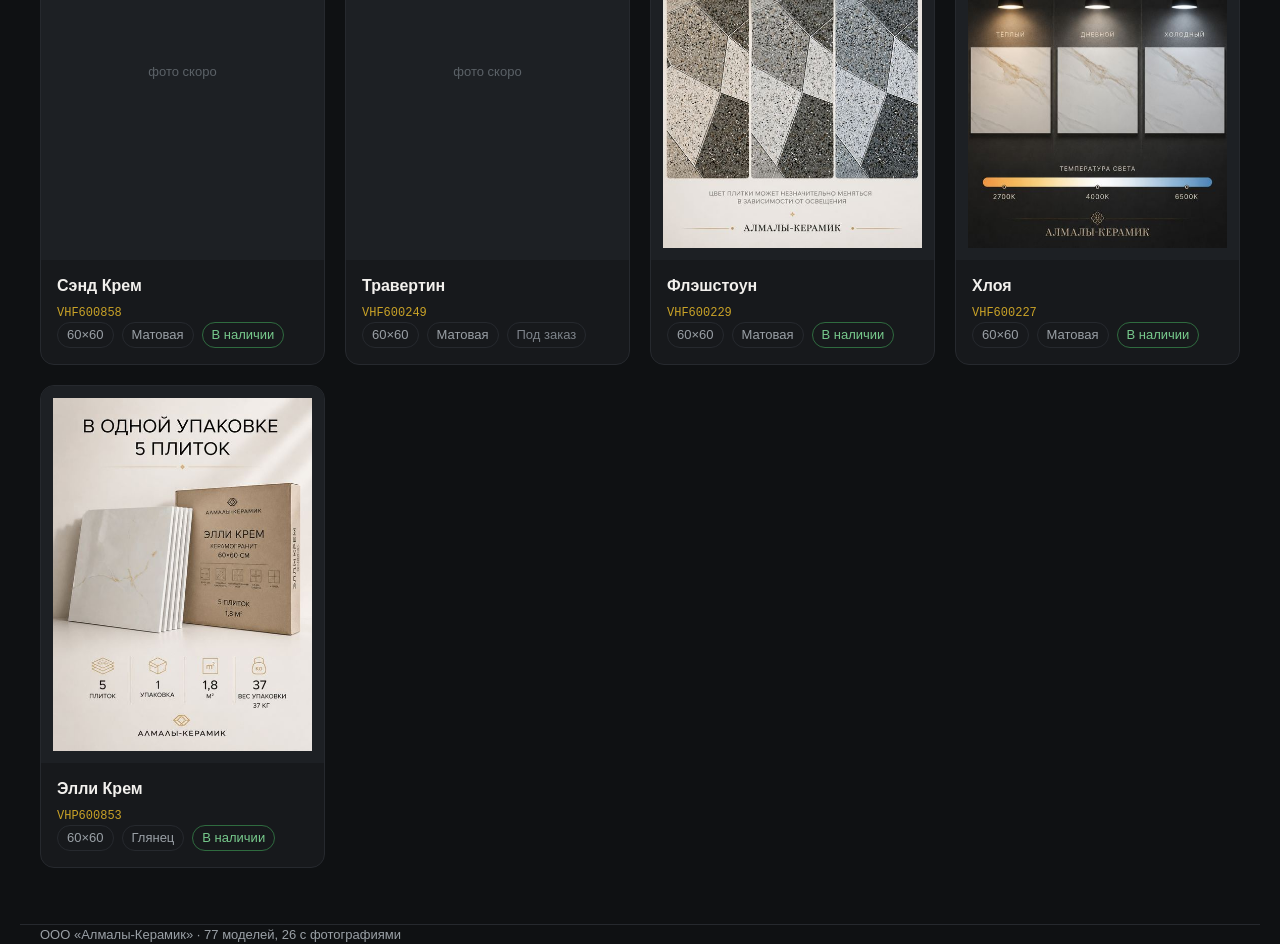
==== commit e2c96cc2: "Наличие по складу Москва + фото Миррор Вайт VHP612800" ====
--- a/docs/index.html
+++ b/docs/index.html
@@ -19,6 +19,7 @@
     <input type="search" id="q" placeholder="Поиск: название или артикул" aria-label="Поиск">
     <select id="fmt" aria-label="Формат"><option value="">Все форматы</option></select>
     <select id="srf" aria-label="Покрытие"><option value="">Все покрытия</option></select>
+    <label class="chk"><input type="checkbox" id="stock"> Только в наличии</label>
     <span class="count" id="count"></span>
   </div>
 
--- a/docs/style.css
+++ b/docs/style.css
@@ -39,6 +39,11 @@
 .card h3{margin:0 0 6px;font-size:16px;font-weight:600}
 .meta{color:var(--dim);font-size:13px;display:flex;gap:8px;flex-wrap:wrap}
 .tag{border:1px solid var(--line);border-radius:999px;padding:2px 9px}
+.tag.ok{border-color:#2f6b3f;color:#77c98c}
+.tag.off{color:#7d838a}
+.chk{display:flex;align-items:center;gap:8px;color:var(--dim);font-size:14px;
+  background:var(--card);border:1px solid var(--line);border-radius:10px;padding:10px 14px;cursor:pointer}
+.chk input{accent-color:var(--accent)}
 .art{font-family:ui-monospace,SFMono-Regular,Menlo,monospace;font-size:12px;color:var(--accent)}
 
 /* страница плитки */
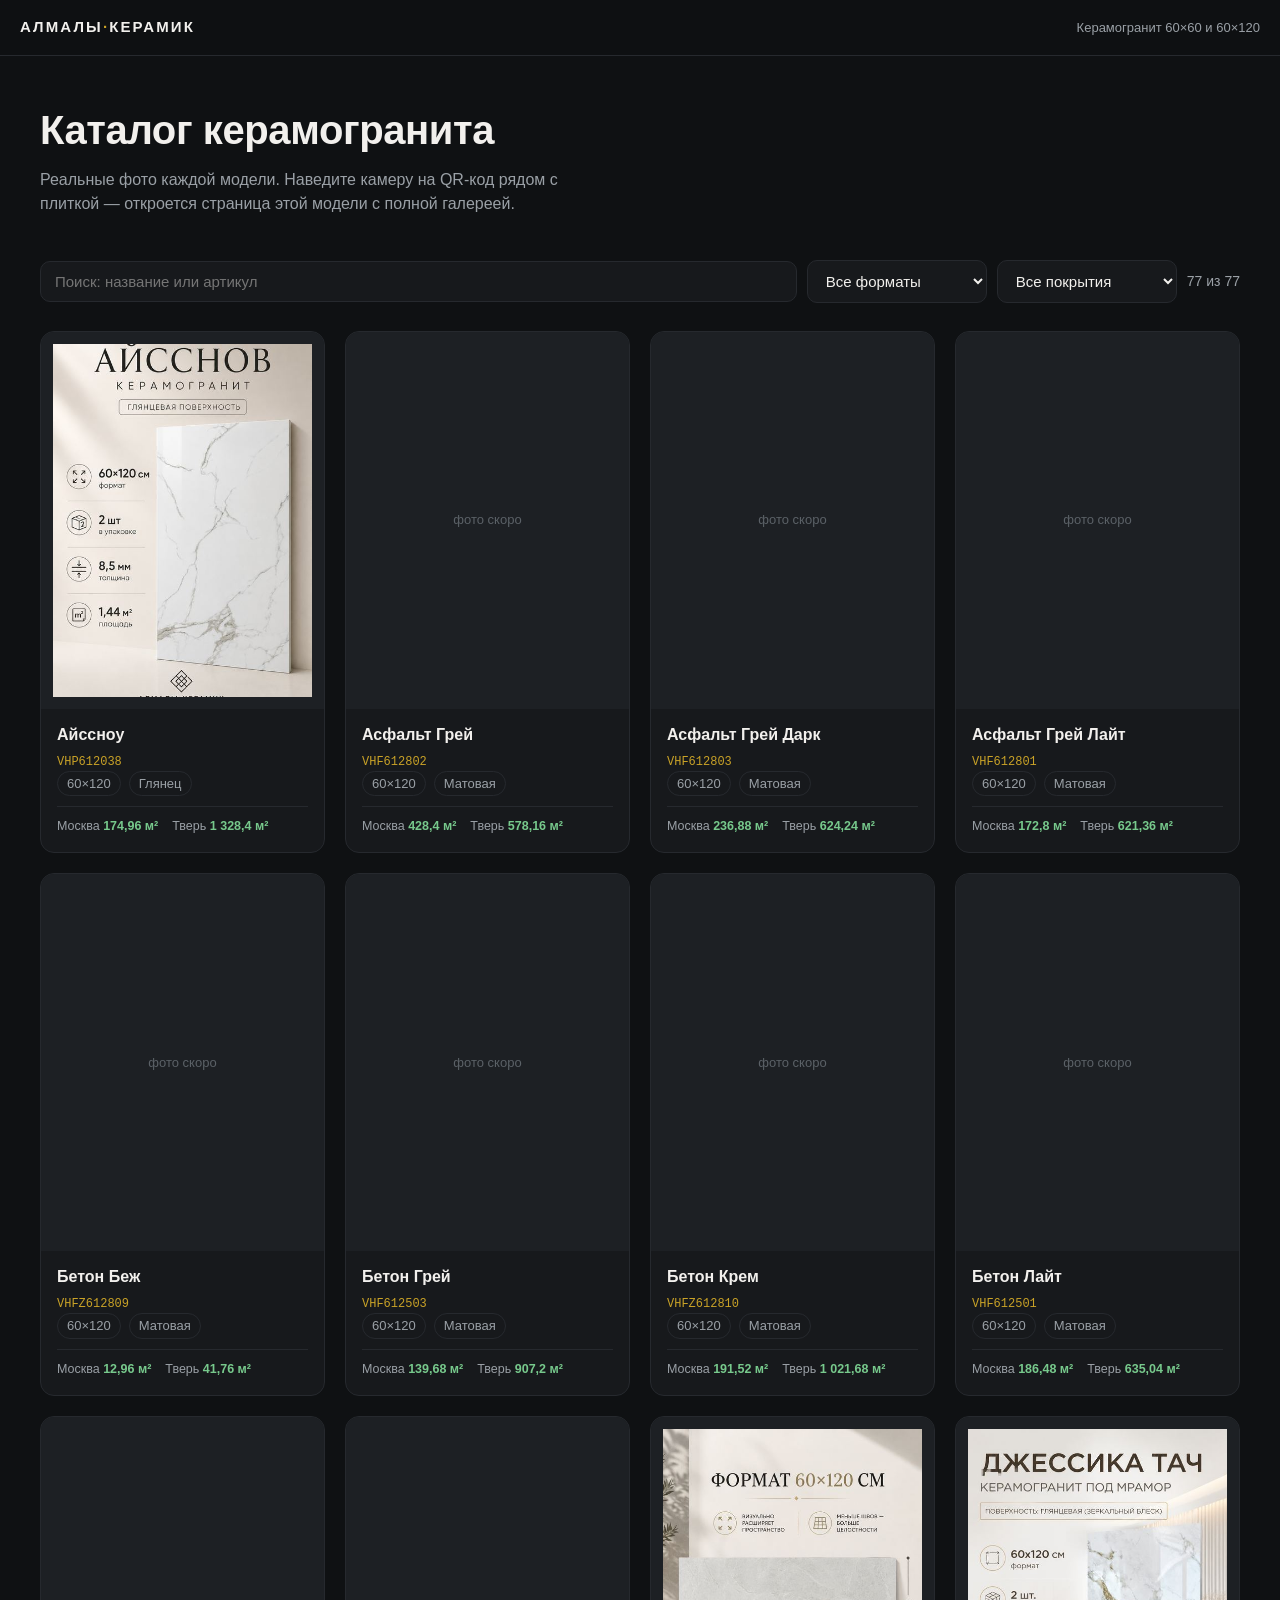
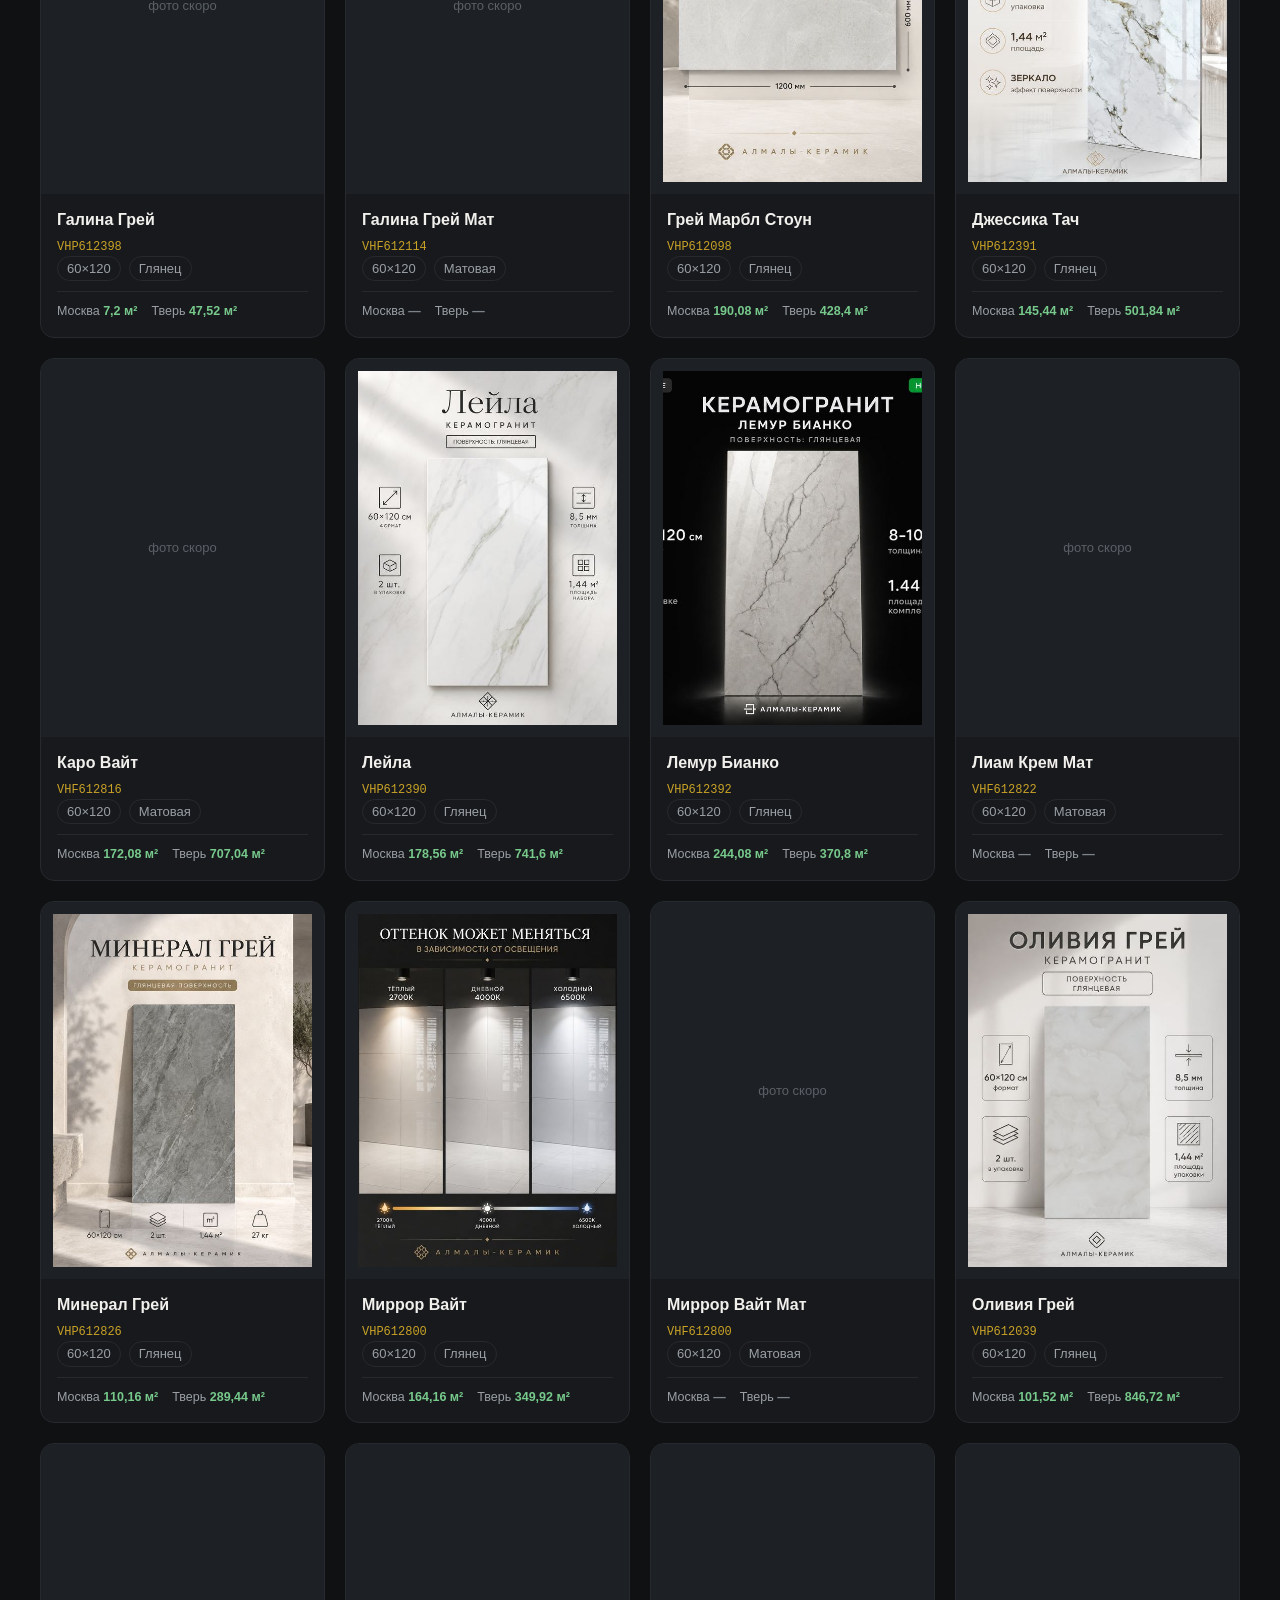
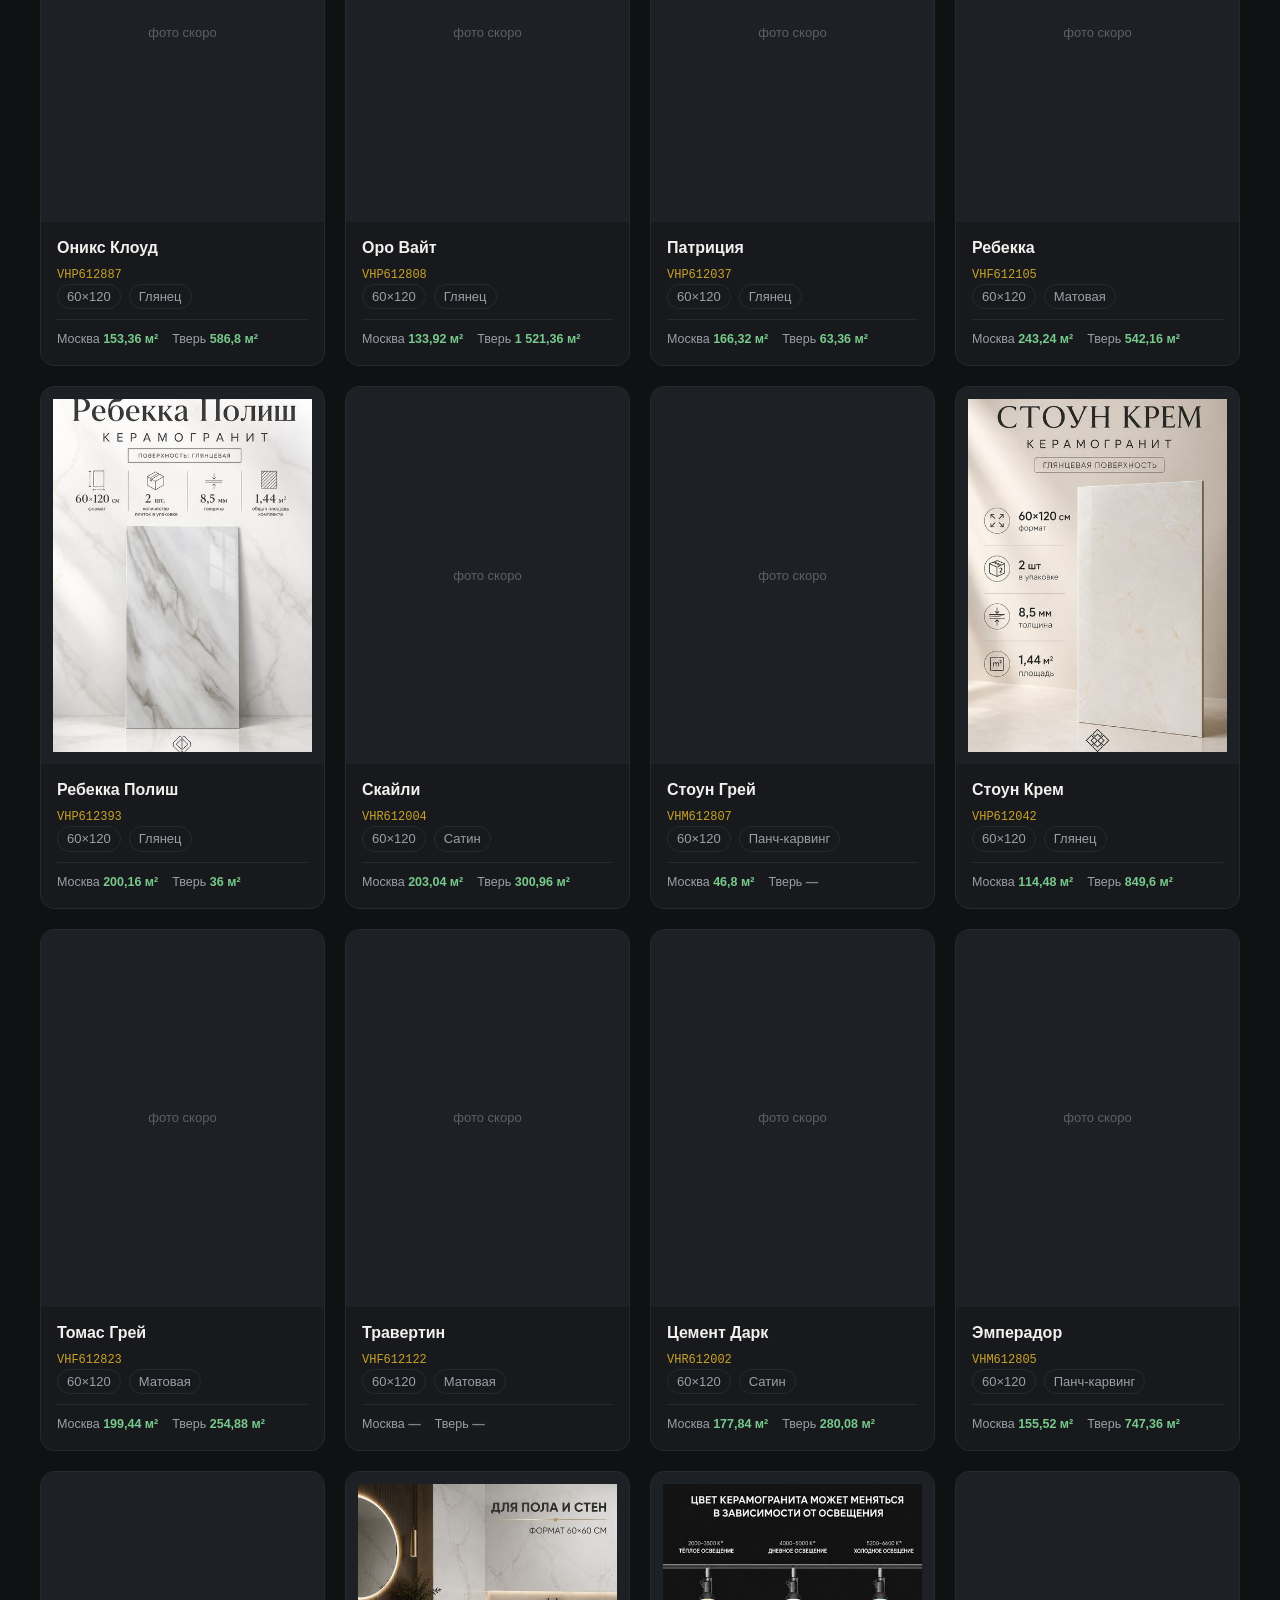
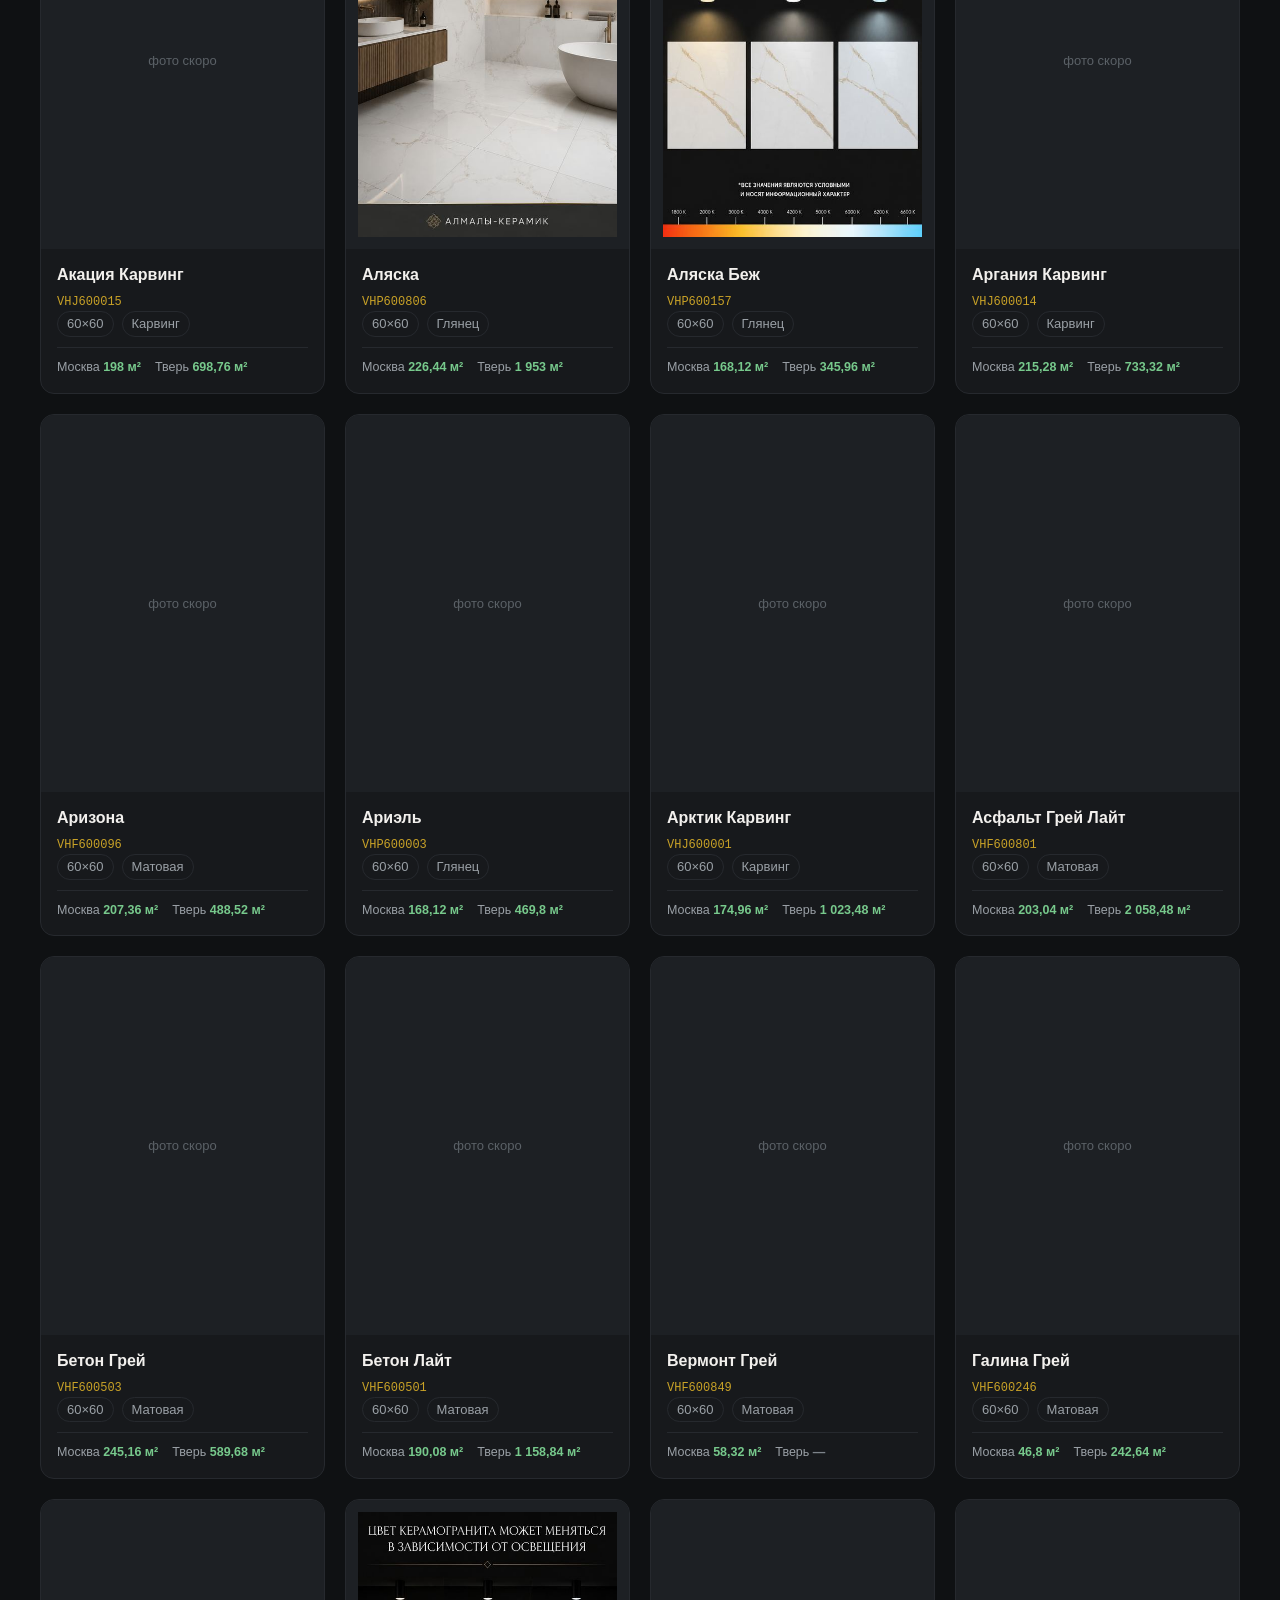
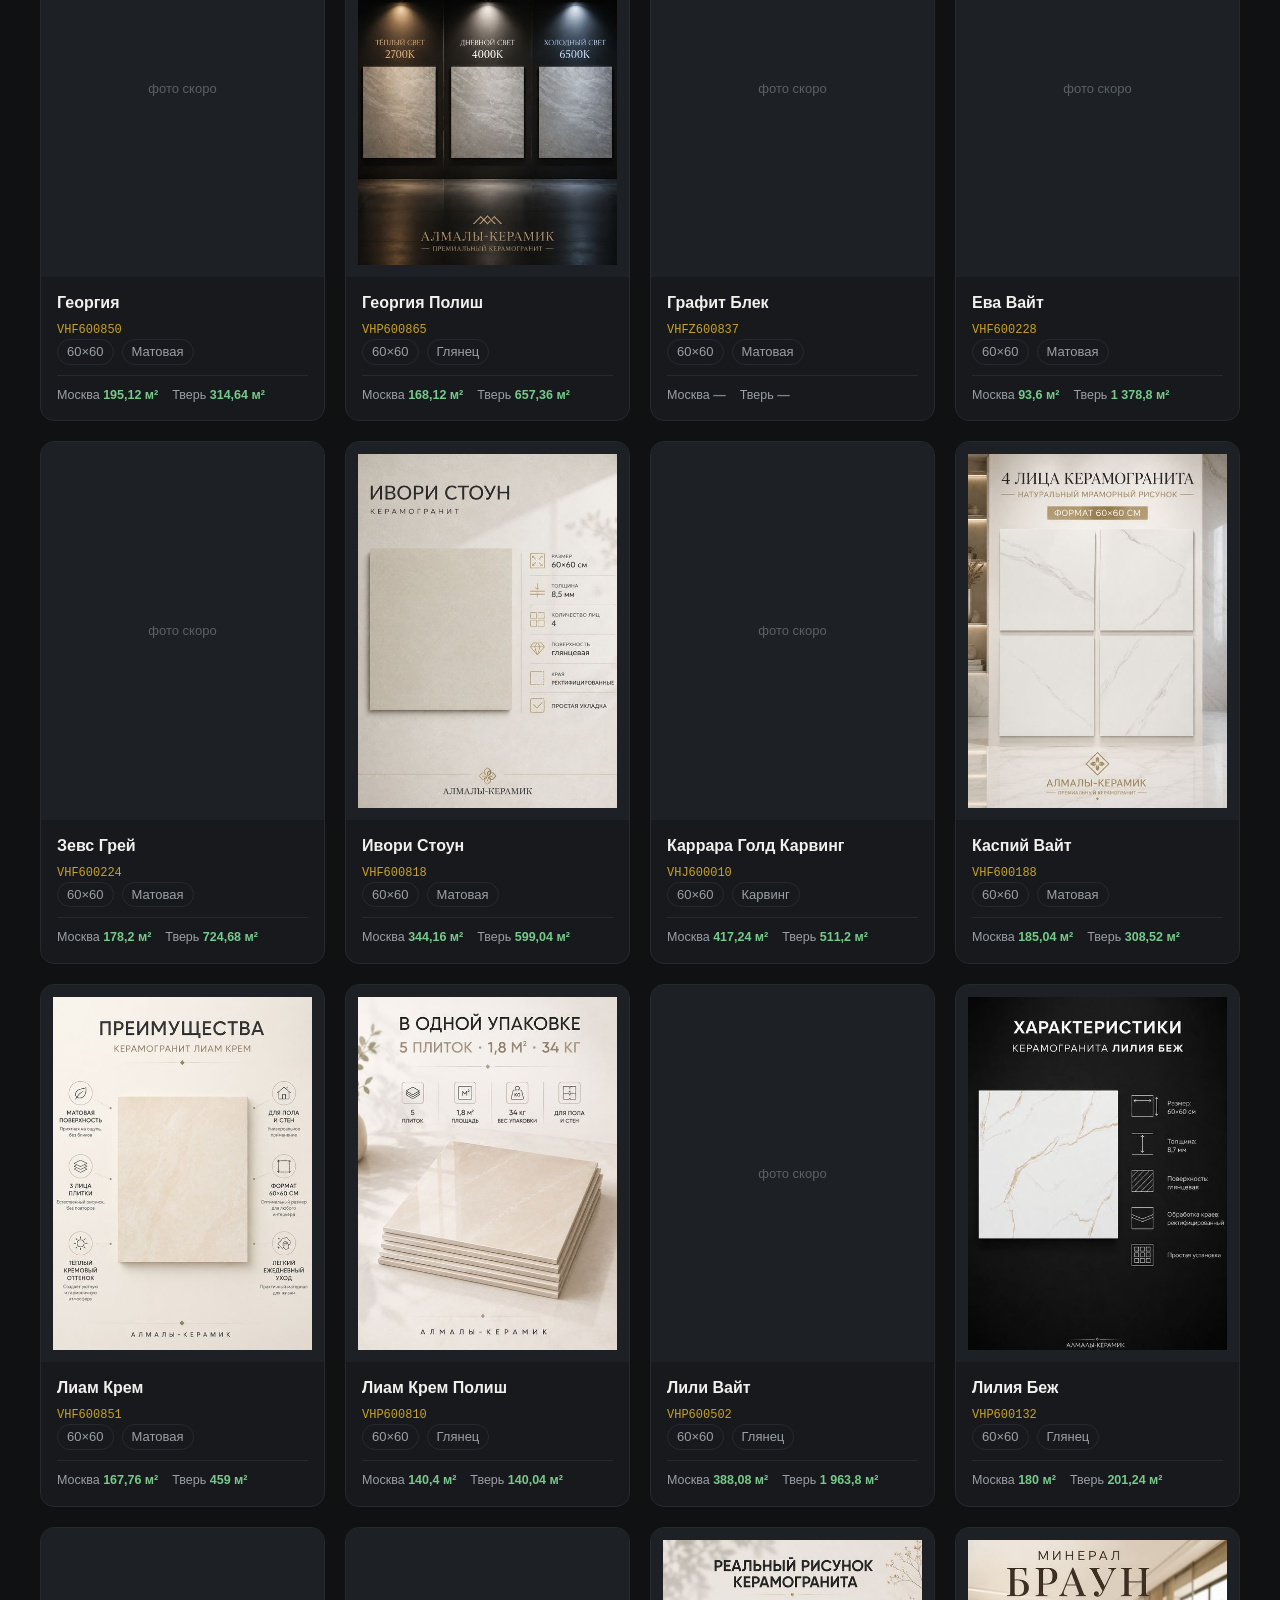
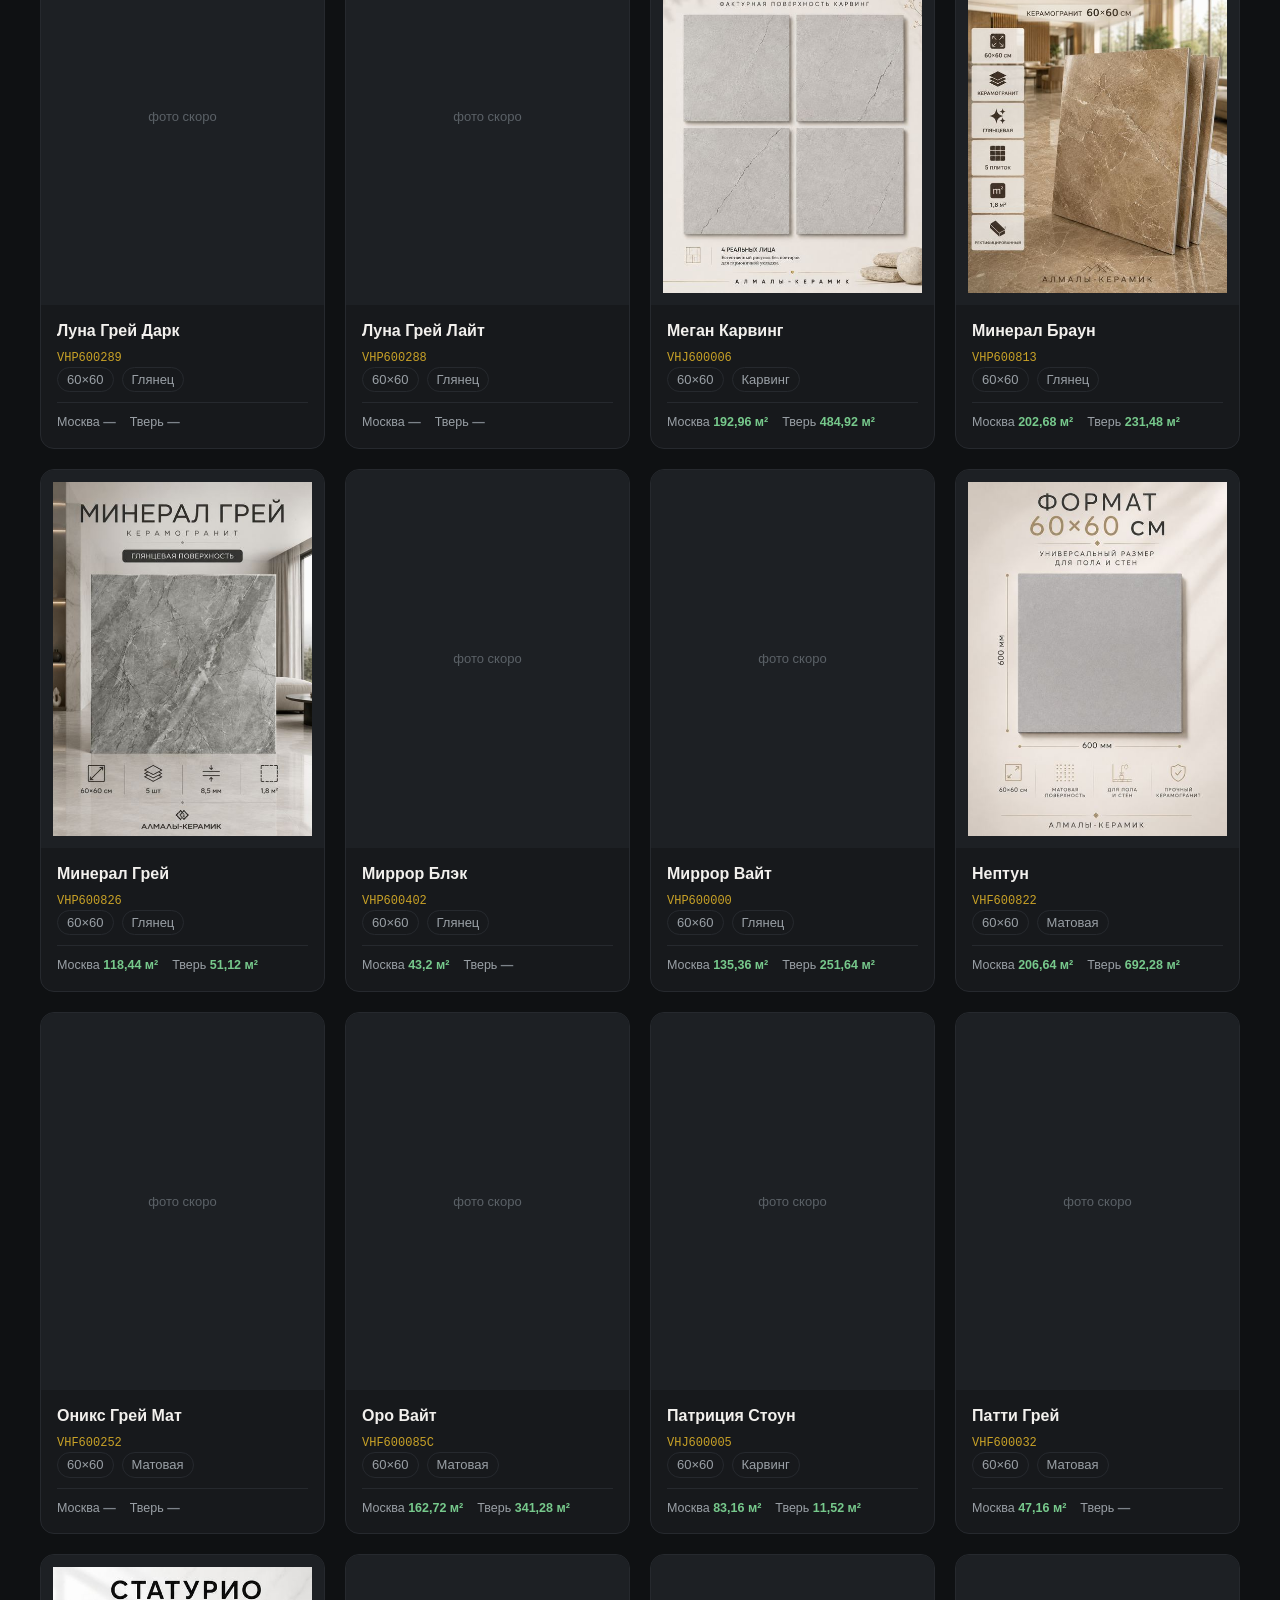
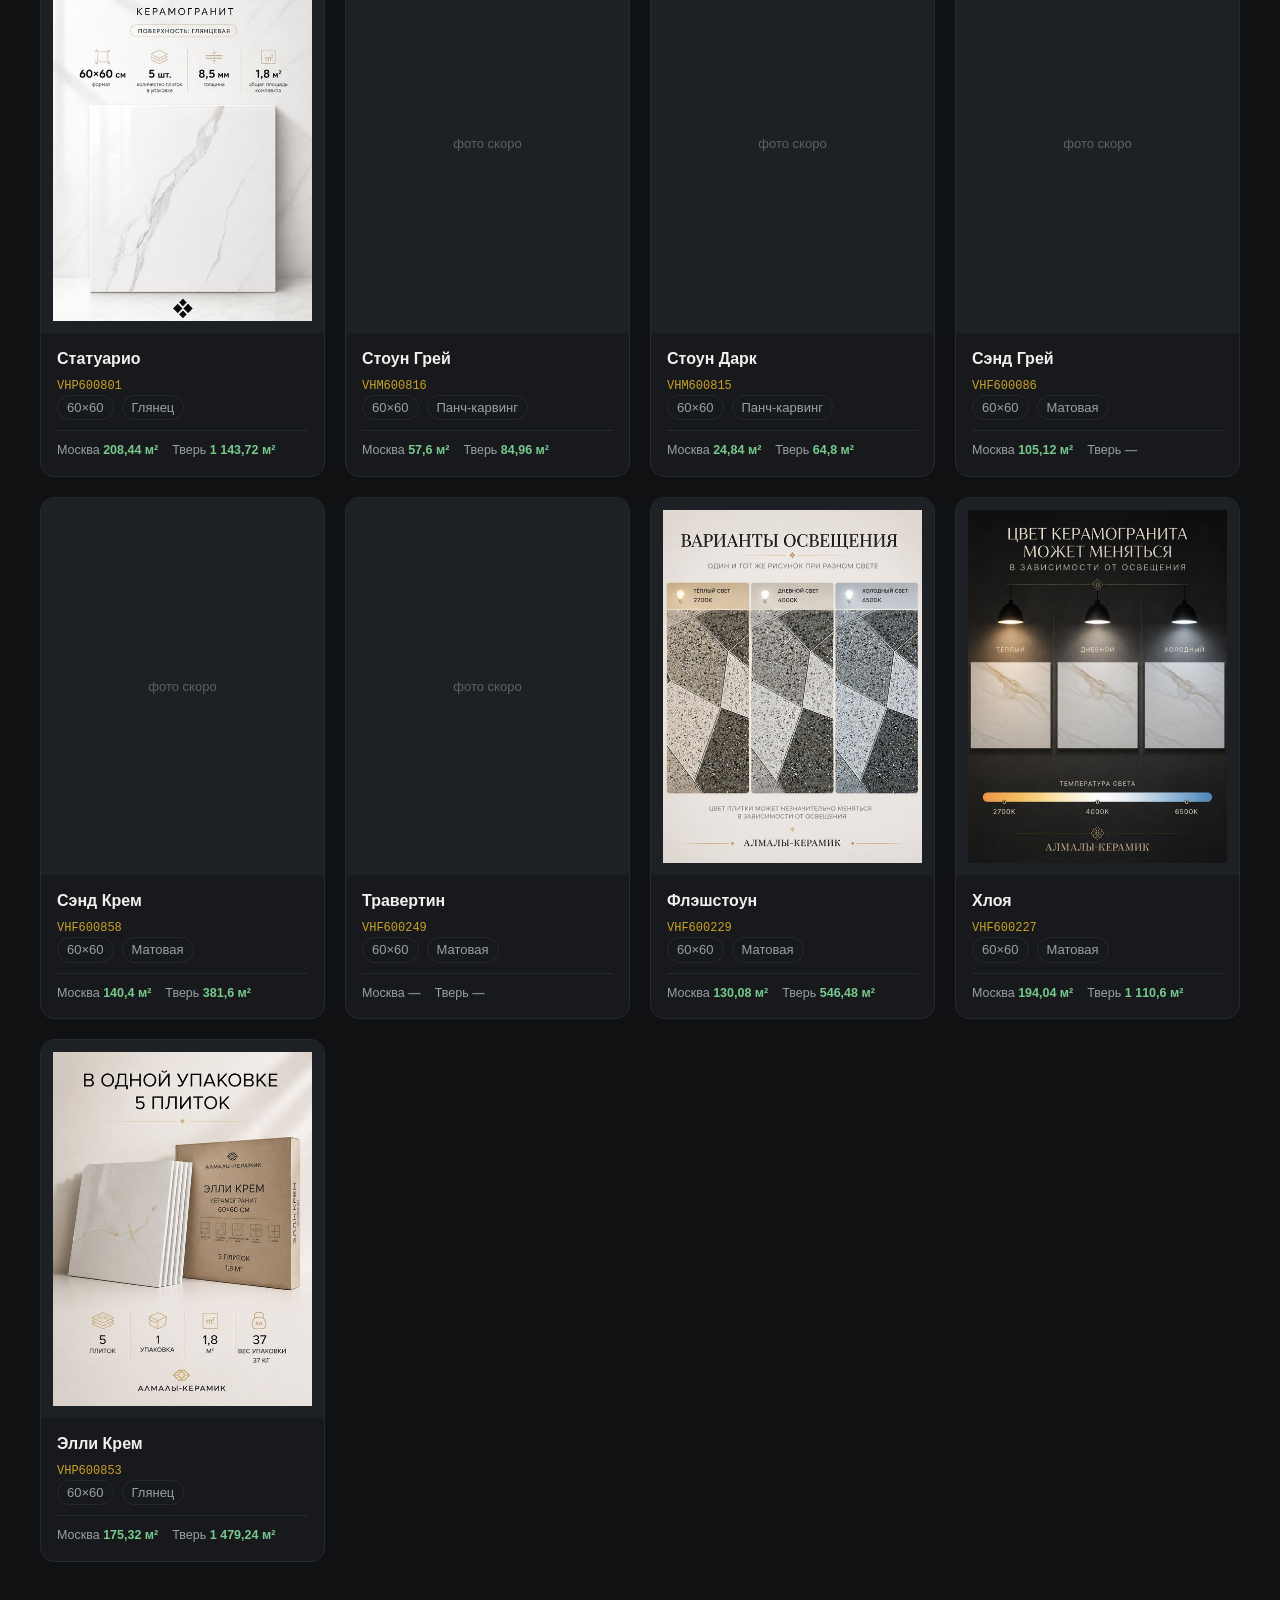
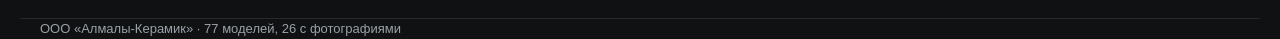
==== commit 5b8638ab: "Остатки Москва/Тверь и резервы на карточках и странице плитки; убран фильтр" ====
--- a/docs/index.html
+++ b/docs/index.html
@@ -19,7 +19,6 @@
     <input type="search" id="q" placeholder="Поиск: название или артикул" aria-label="Поиск">
     <select id="fmt" aria-label="Формат"><option value="">Все форматы</option></select>
     <select id="srf" aria-label="Покрытие"><option value="">Все покрытия</option></select>
-    <label class="chk"><input type="checkbox" id="stock"> Только в наличии</label>
     <span class="count" id="count"></span>
   </div>
 
--- a/docs/style.css
+++ b/docs/style.css
@@ -39,11 +39,13 @@
 .card h3{margin:0 0 6px;font-size:16px;font-weight:600}
 .meta{color:var(--dim);font-size:13px;display:flex;gap:8px;flex-wrap:wrap}
 .tag{border:1px solid var(--line);border-radius:999px;padding:2px 9px}
-.tag.ok{border-color:#2f6b3f;color:#77c98c}
-.tag.off{color:#7d838a}
-.chk{display:flex;align-items:center;gap:8px;color:var(--dim);font-size:14px;
-  background:var(--card);border:1px solid var(--line);border-radius:10px;padding:10px 14px;cursor:pointer}
-.chk input{accent-color:var(--accent)}
+.stock{display:flex;gap:14px;flex-wrap:wrap;margin-top:10px;padding-top:10px;
+  border-top:1px solid var(--line);color:var(--dim);font-size:12.5px}
+.stock b{font-weight:600}
+.ok{color:#77c98c}
+.off{color:#7d838a}
+.h2{font-size:15px;letter-spacing:.06em;text-transform:uppercase;color:var(--dim);
+  margin:26px 0 -8px;font-weight:600}
 .art{font-family:ui-monospace,SFMono-Regular,Menlo,monospace;font-size:12px;color:var(--accent)}
 
 /* страница плитки */
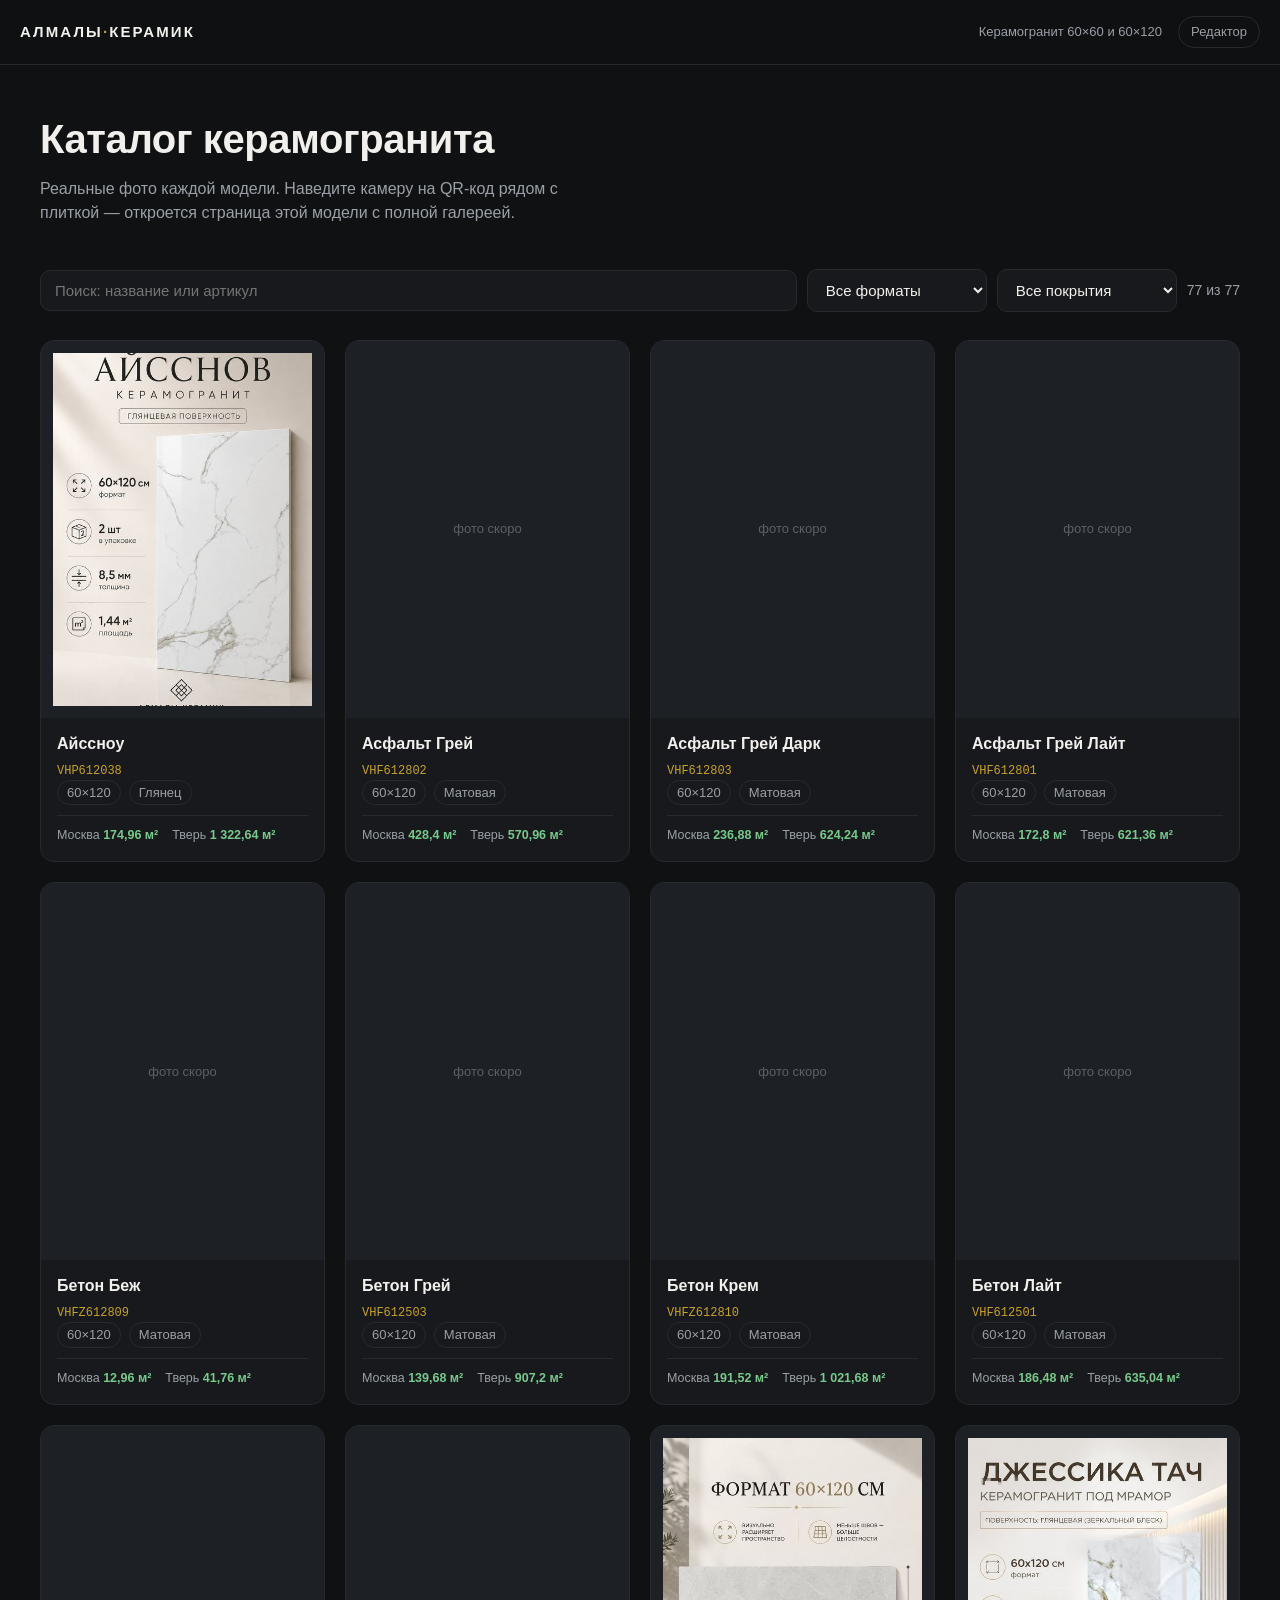
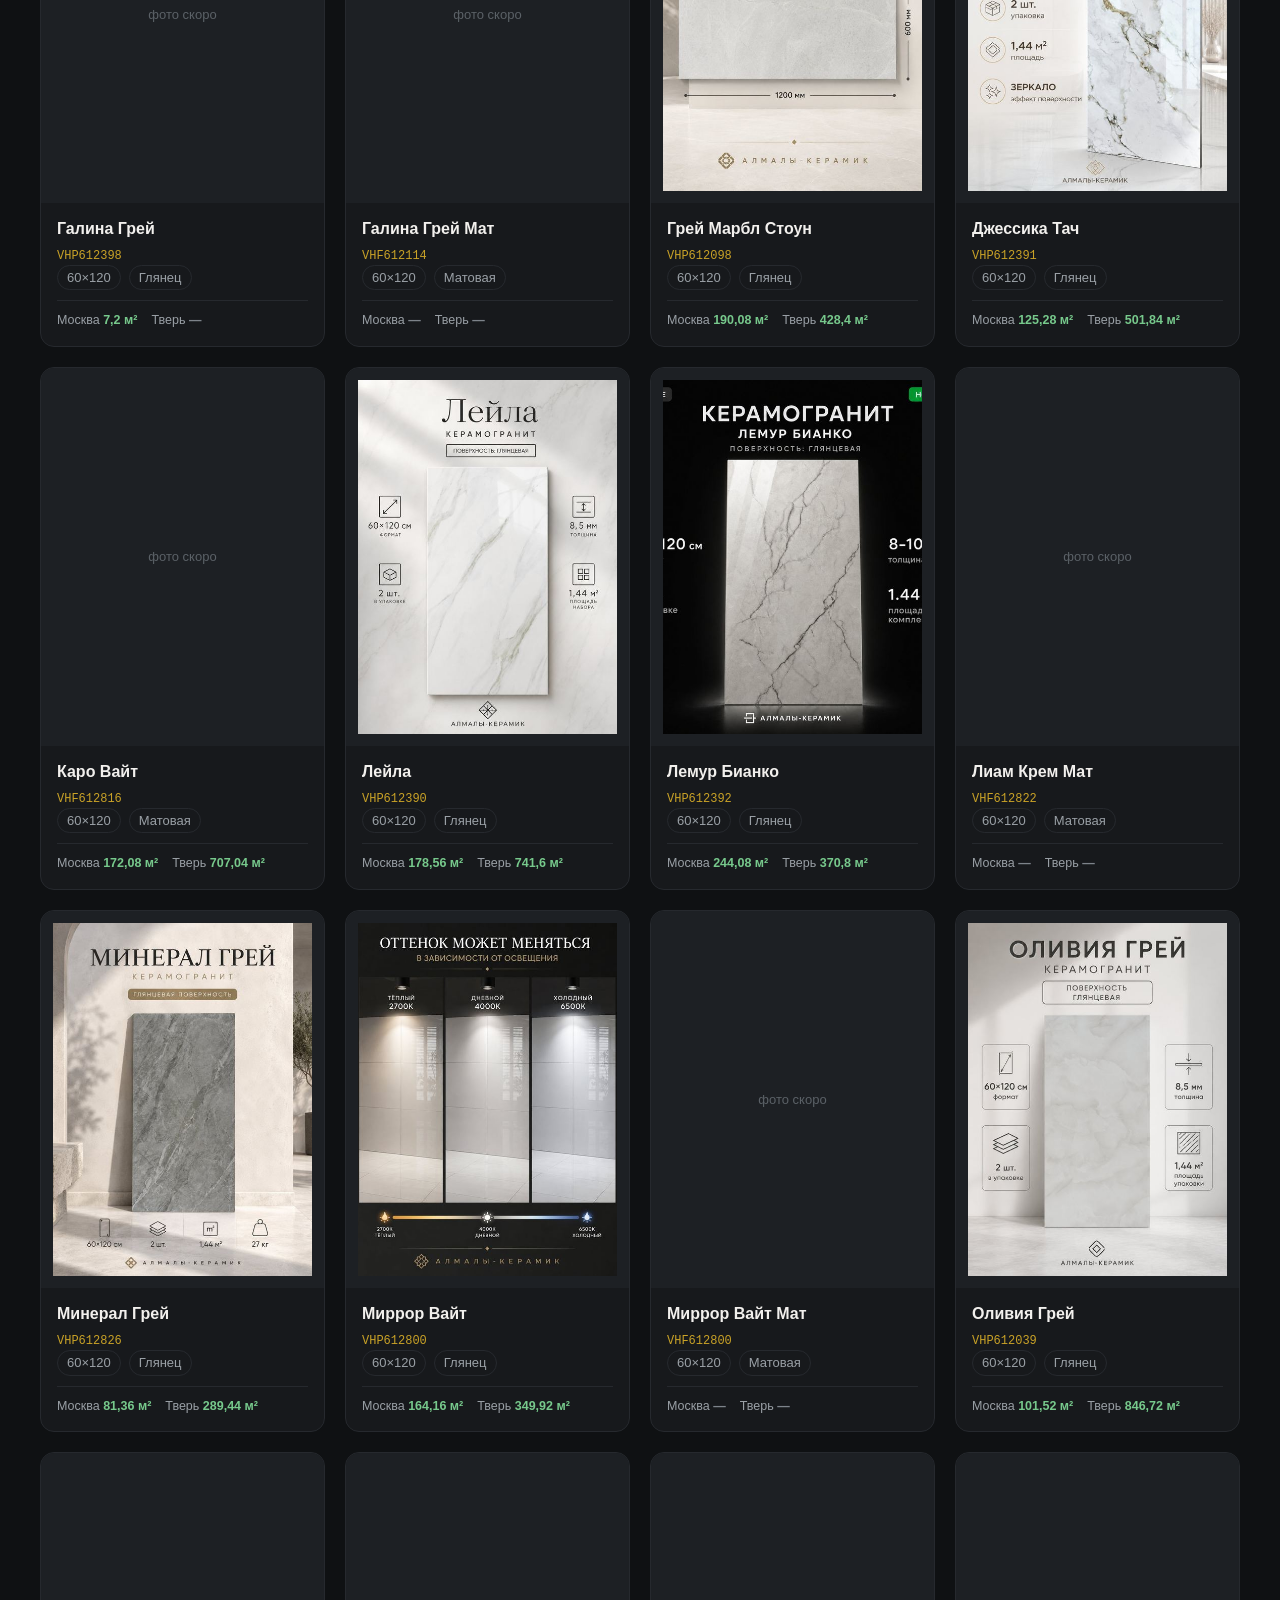
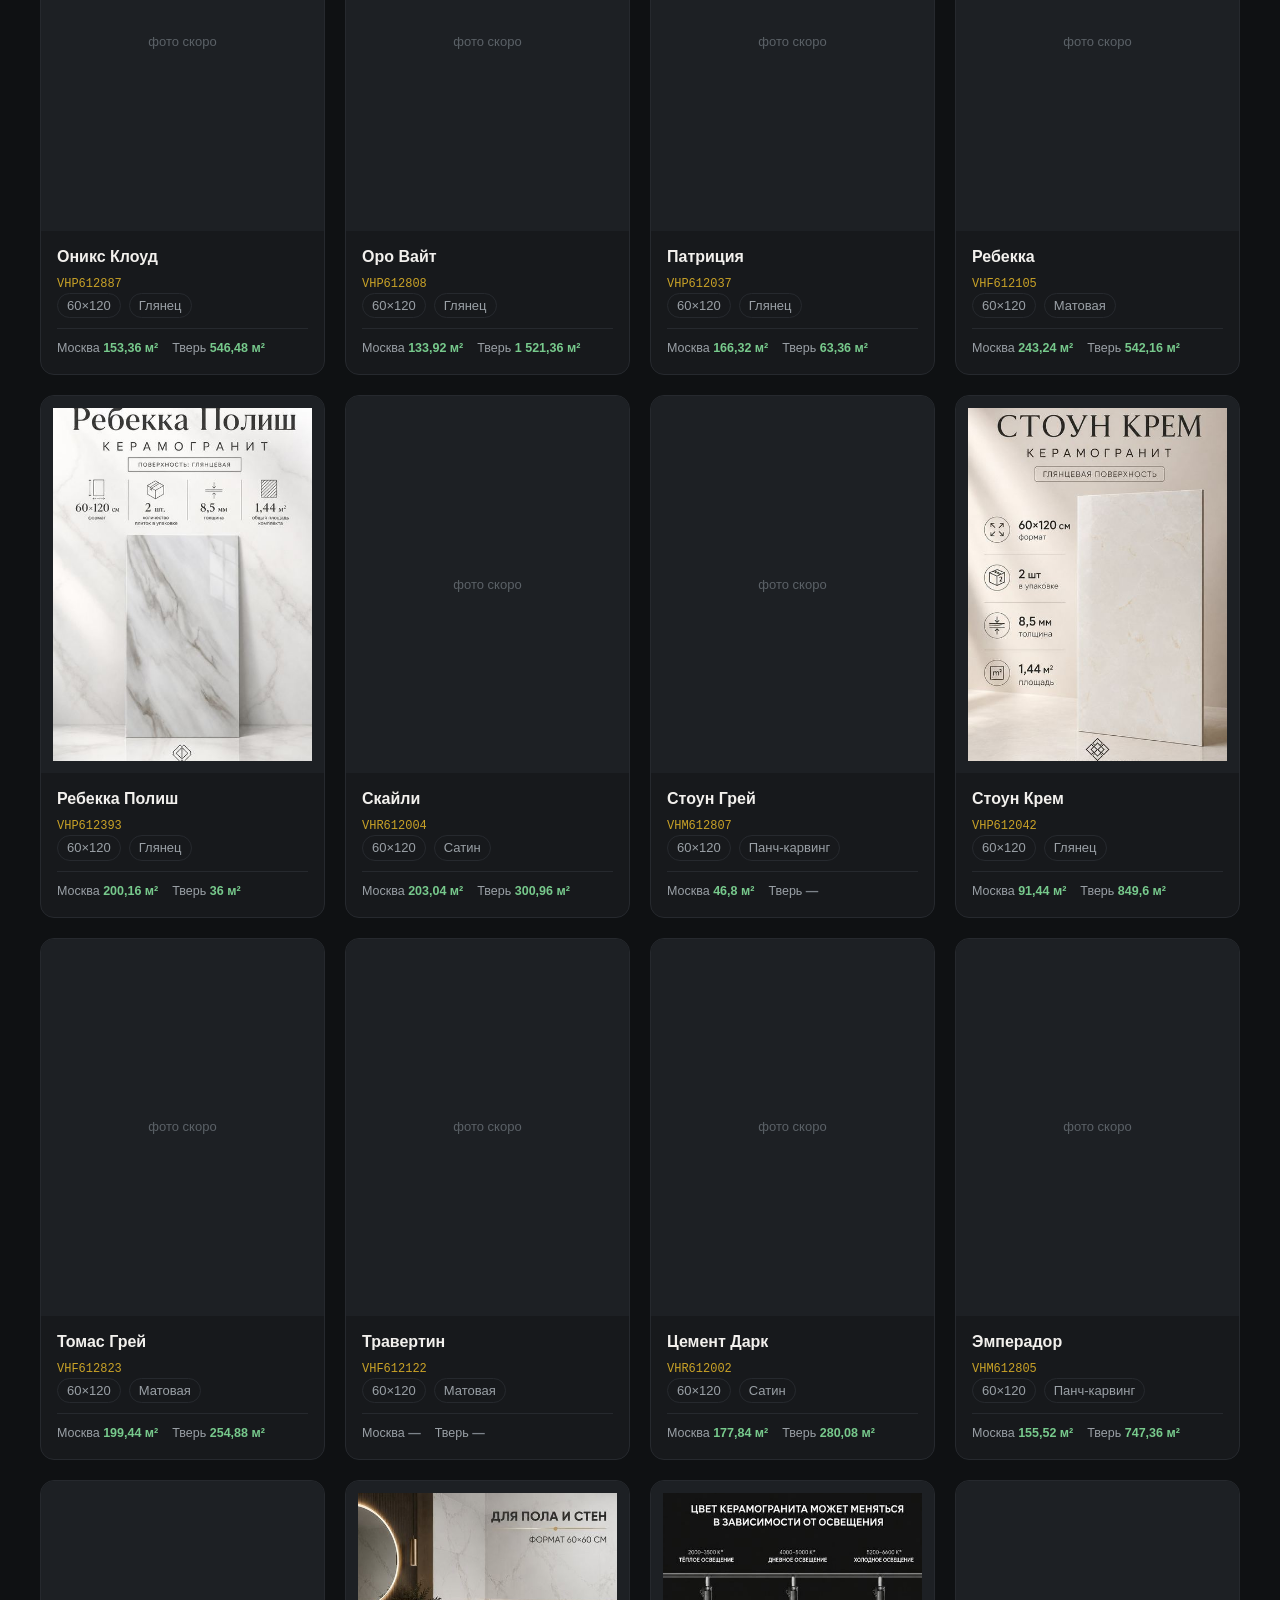
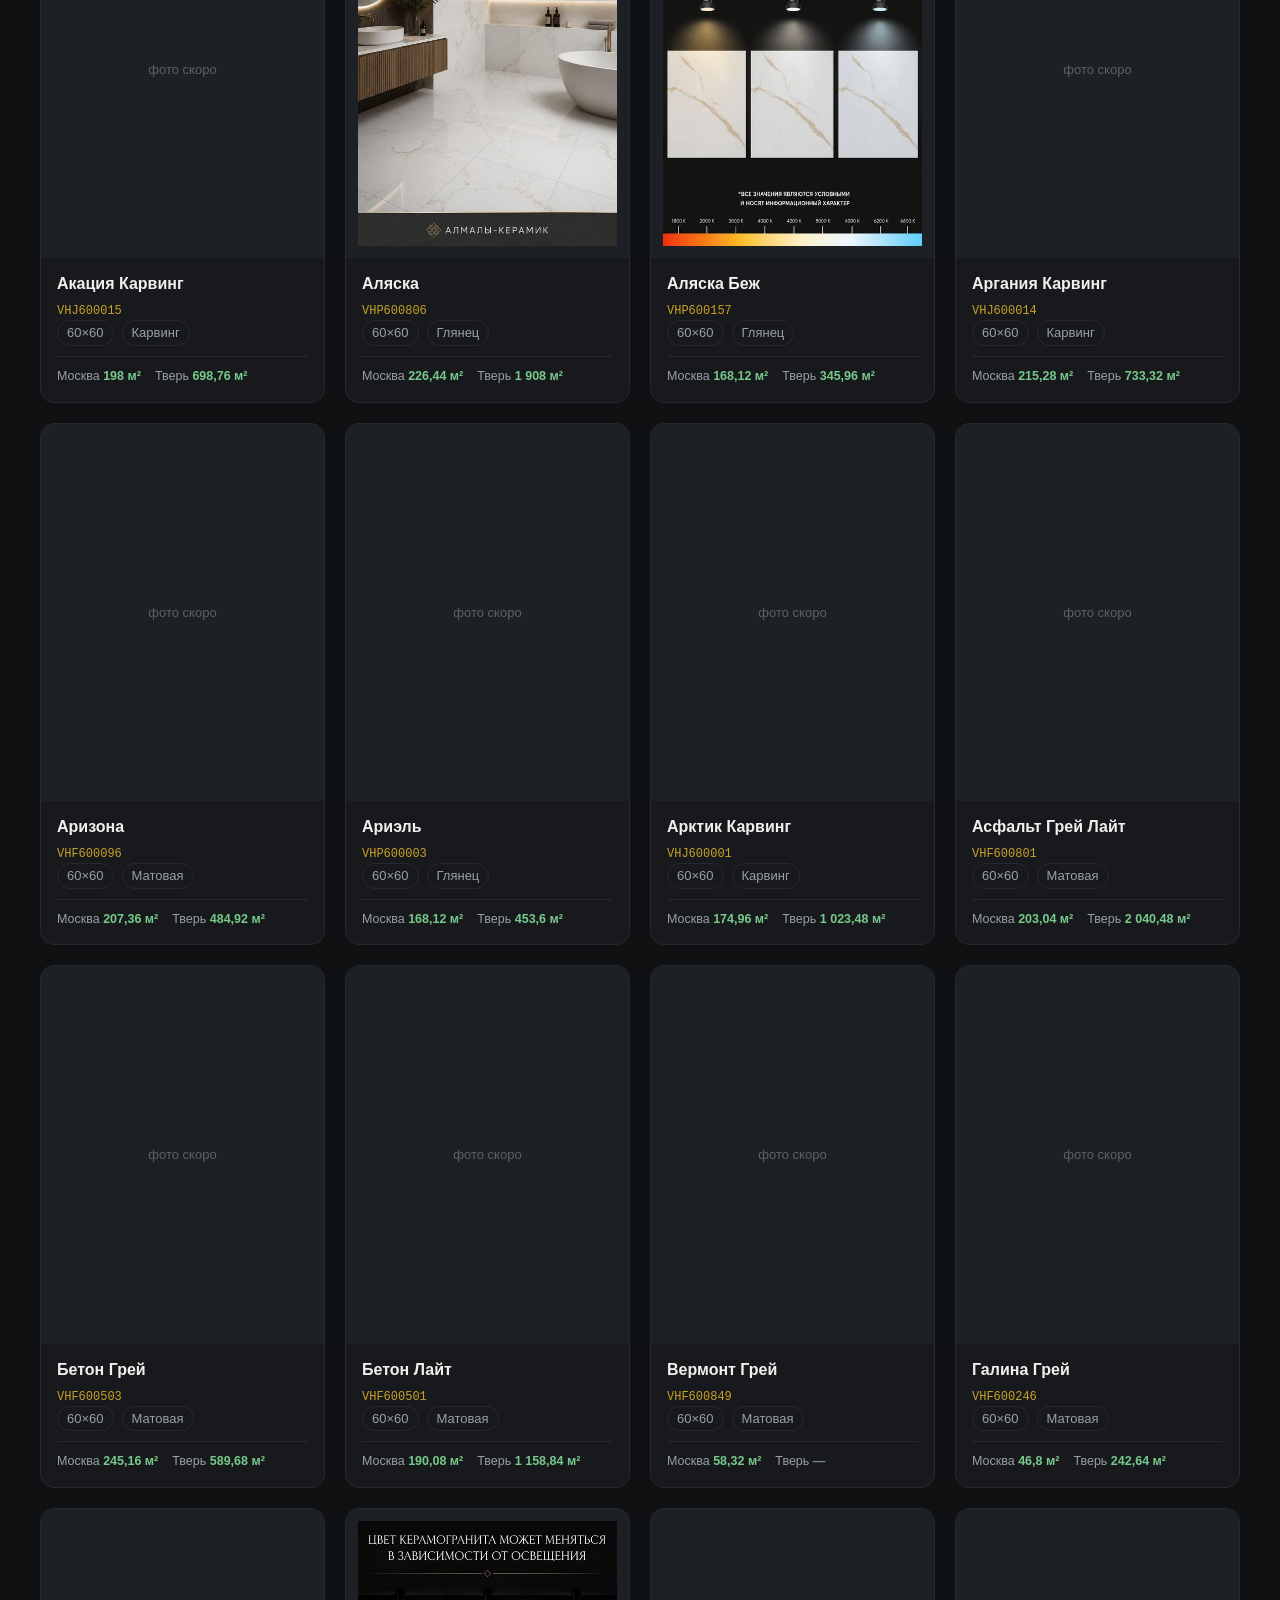
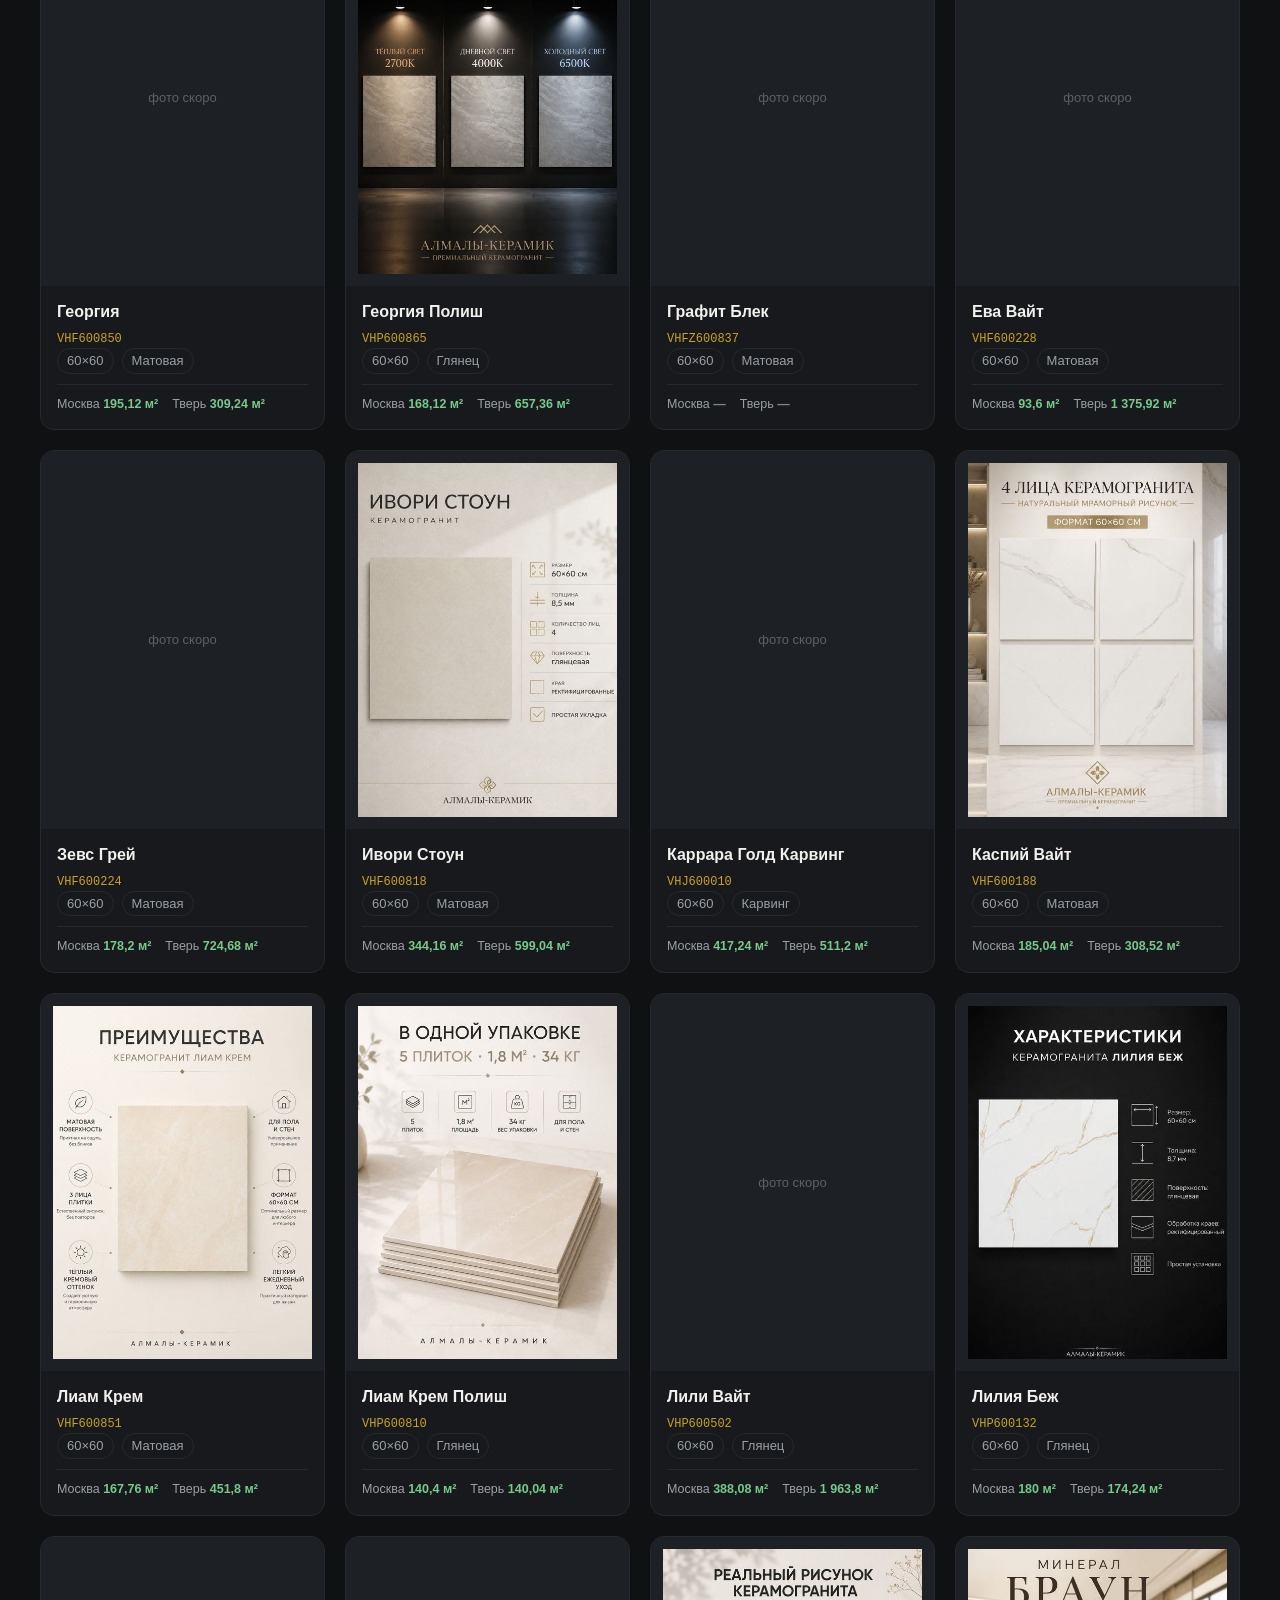
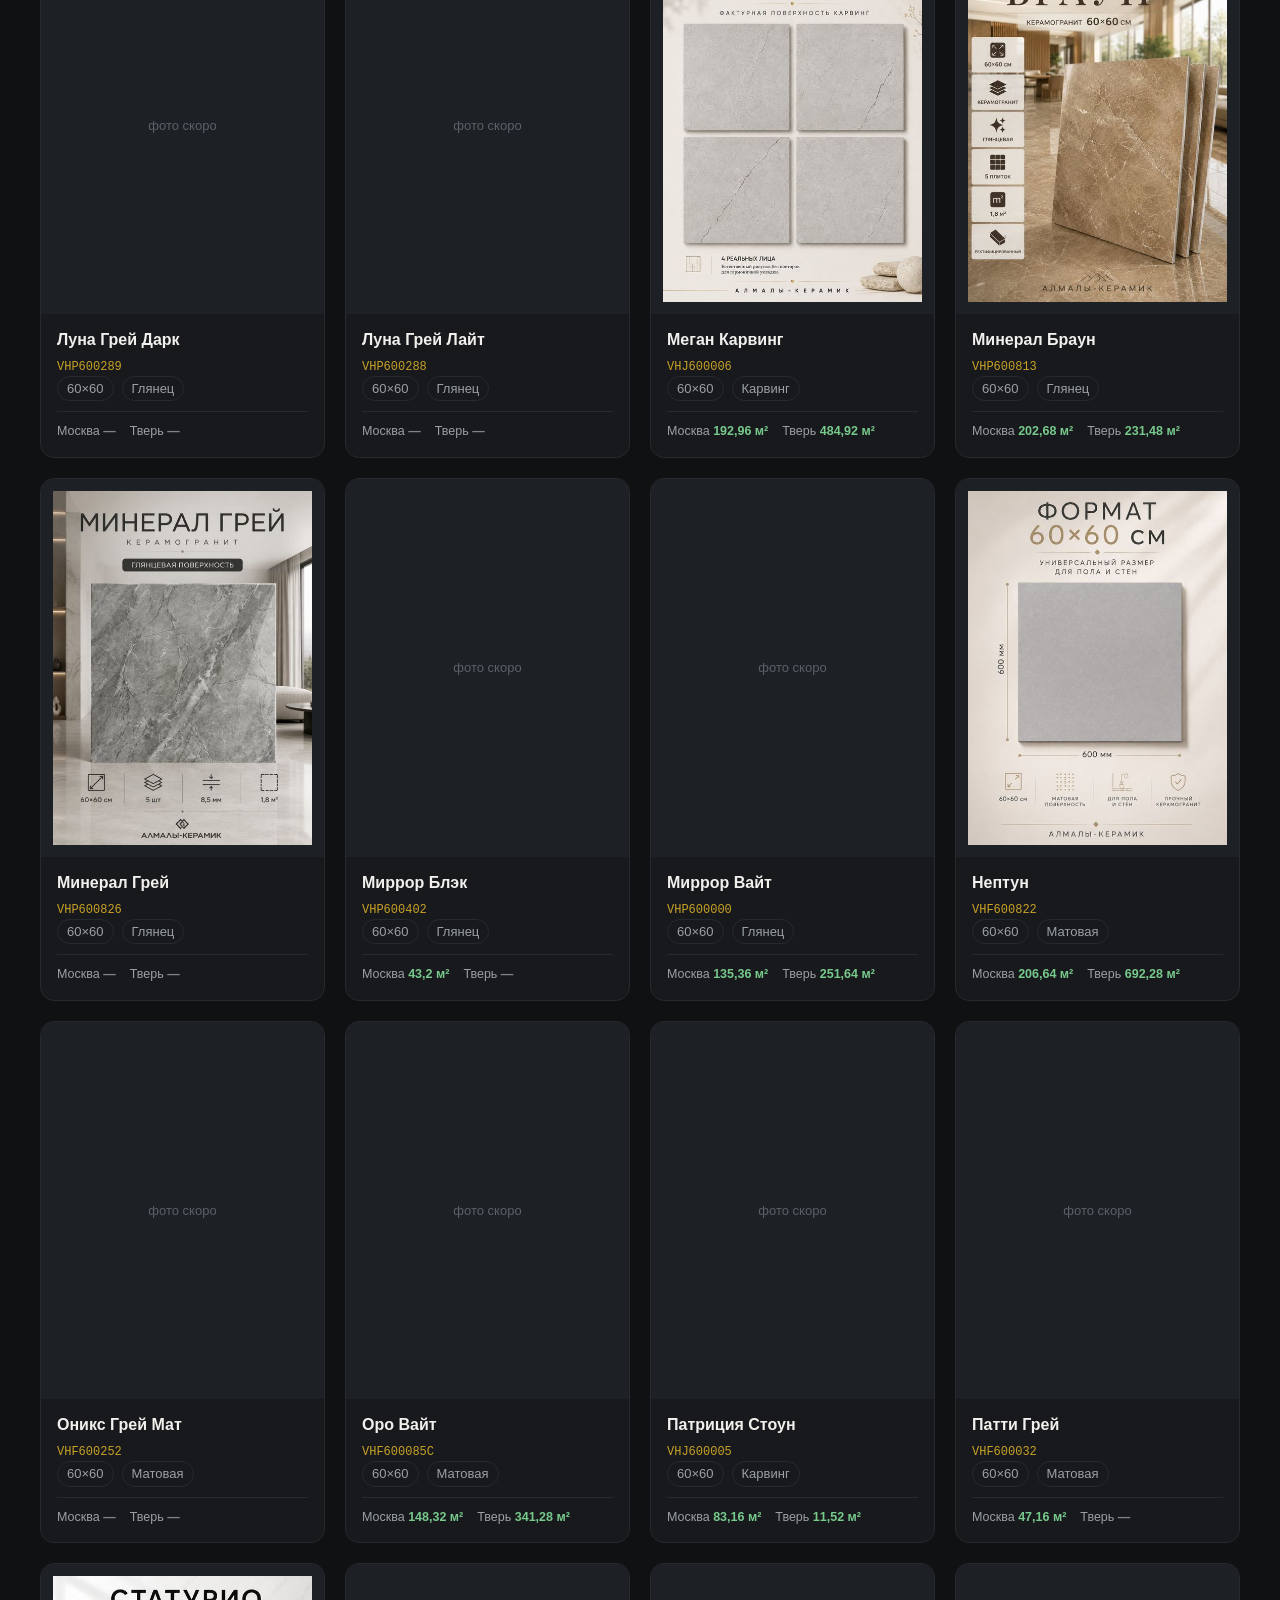
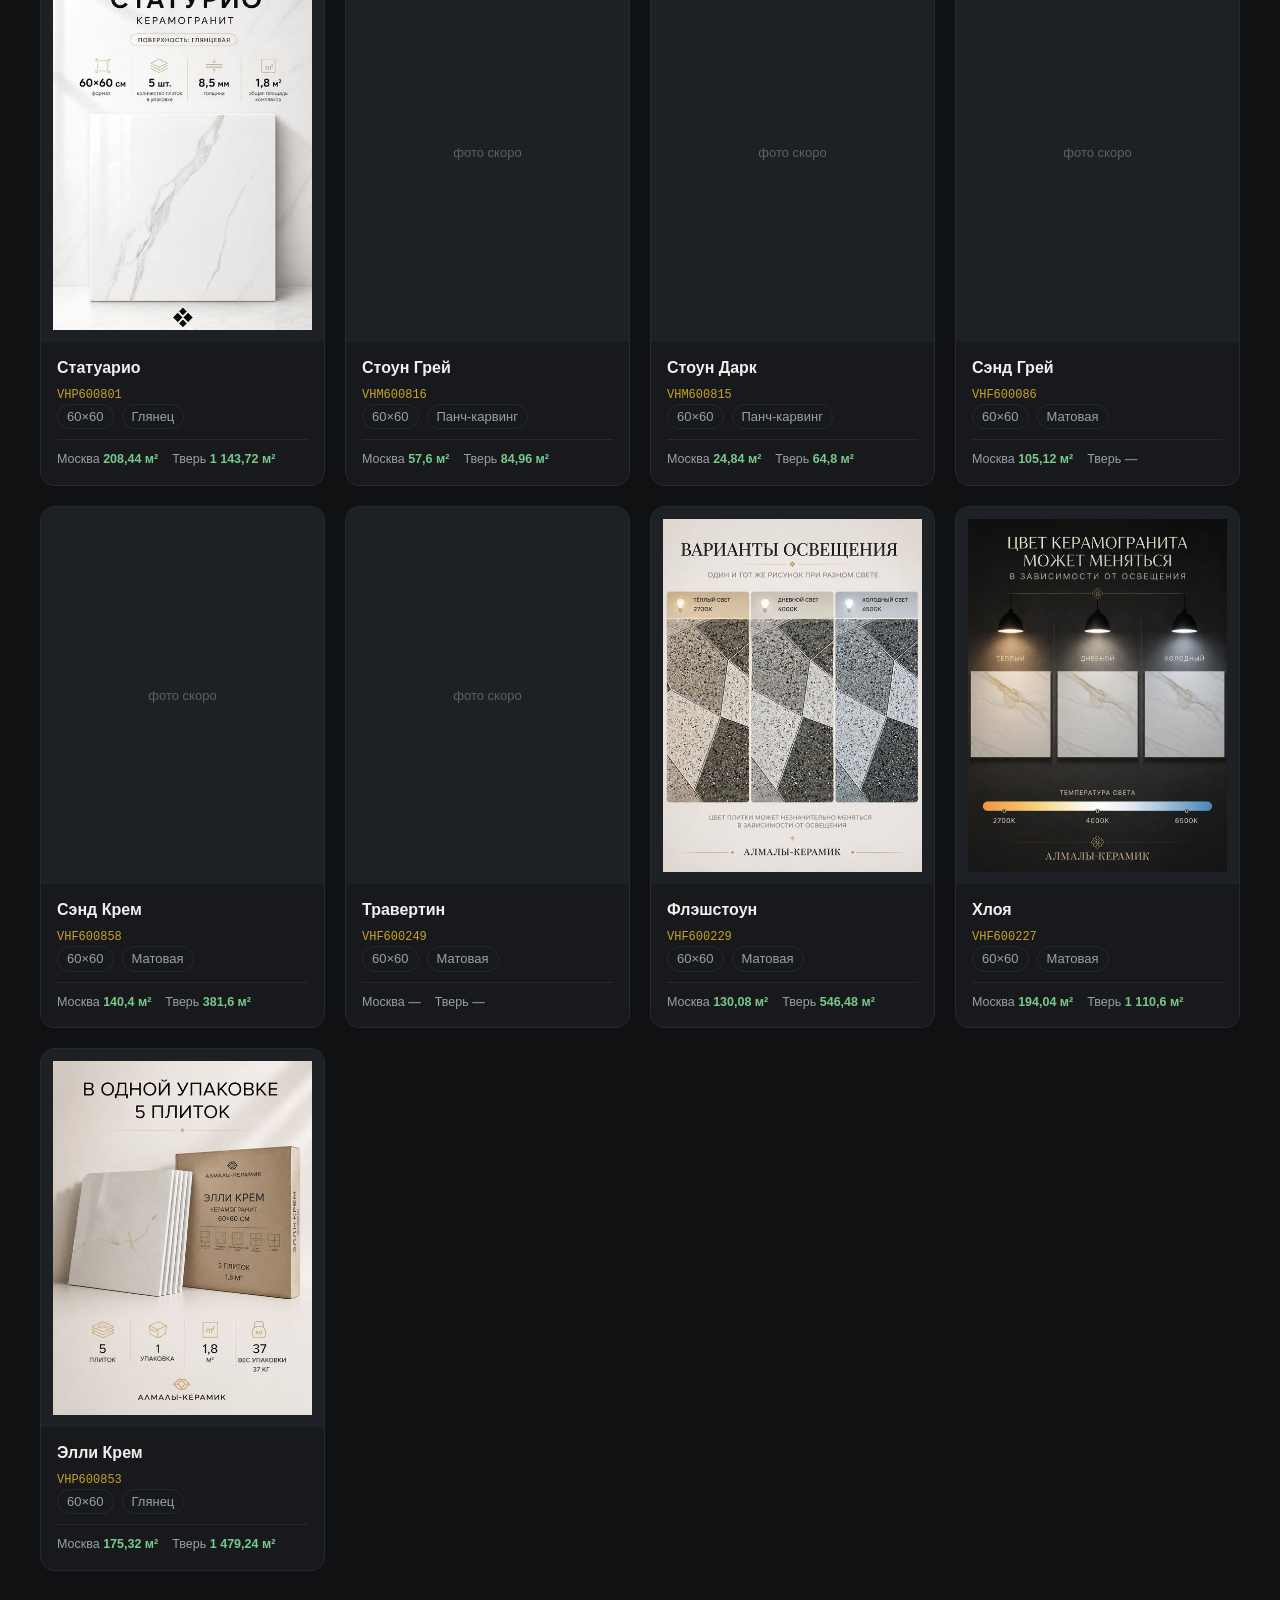
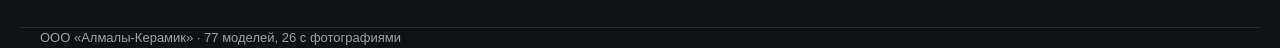
==== commit b7844b6c: "Навигация: ссылки каталог ↔ редактор, переход к конкретной плитке" ====
--- a/docs/index.html
+++ b/docs/index.html
@@ -7,6 +7,7 @@
 <header><div class="wrap head">
   <a class="logo" href="index.html">Алмалы<span>·</span>Керамик</a>
   <span class="sub">Керамогранит 60×60 и 60×120</span>
+  <a class="navlink" href="admin.html">Редактор</a>
 </div></header>
 
 <main class="wrap">
--- a/docs/style.css
+++ b/docs/style.css
@@ -16,6 +16,8 @@
 .logo{font-weight:700;letter-spacing:.14em;font-size:15px;text-transform:uppercase}
 .logo span{color:var(--accent)}
 .head .sub{color:var(--dim);font-size:13px;margin-left:auto}
+.navlink{border:1px solid var(--line);border-radius:999px;padding:5px 12px;font-size:13px;color:var(--dim)}
+.navlink:hover{border-color:var(--accent);color:var(--accent)}
 
 .hero{padding:44px 0 24px}
 .hero h1{margin:0 0 8px;font-size:clamp(26px,4vw,40px);letter-spacing:-.01em}
@@ -63,7 +65,7 @@
 .spec th,.spec td{text-align:left;padding:10px 0;border-bottom:1px solid var(--line);font-size:15px;vertical-align:top}
 .spec th{color:var(--dim);font-weight:400;width:44%}
 .qr{background:#fff;border-radius:var(--radius);padding:14px;max-width:230px}
-.dl{display:inline-block;margin-top:12px;border:1px solid var(--line);border-radius:10px;
+.dl{display:inline-block;margin:12px 8px 0 0;border:1px solid var(--line);border-radius:10px;
   padding:10px 14px;font-size:14px}
 .dl:hover{border-color:var(--accent)}
 footer{border-top:1px solid var(--line);color:var(--dim);font-size:13px;padding:22px 0 40px}
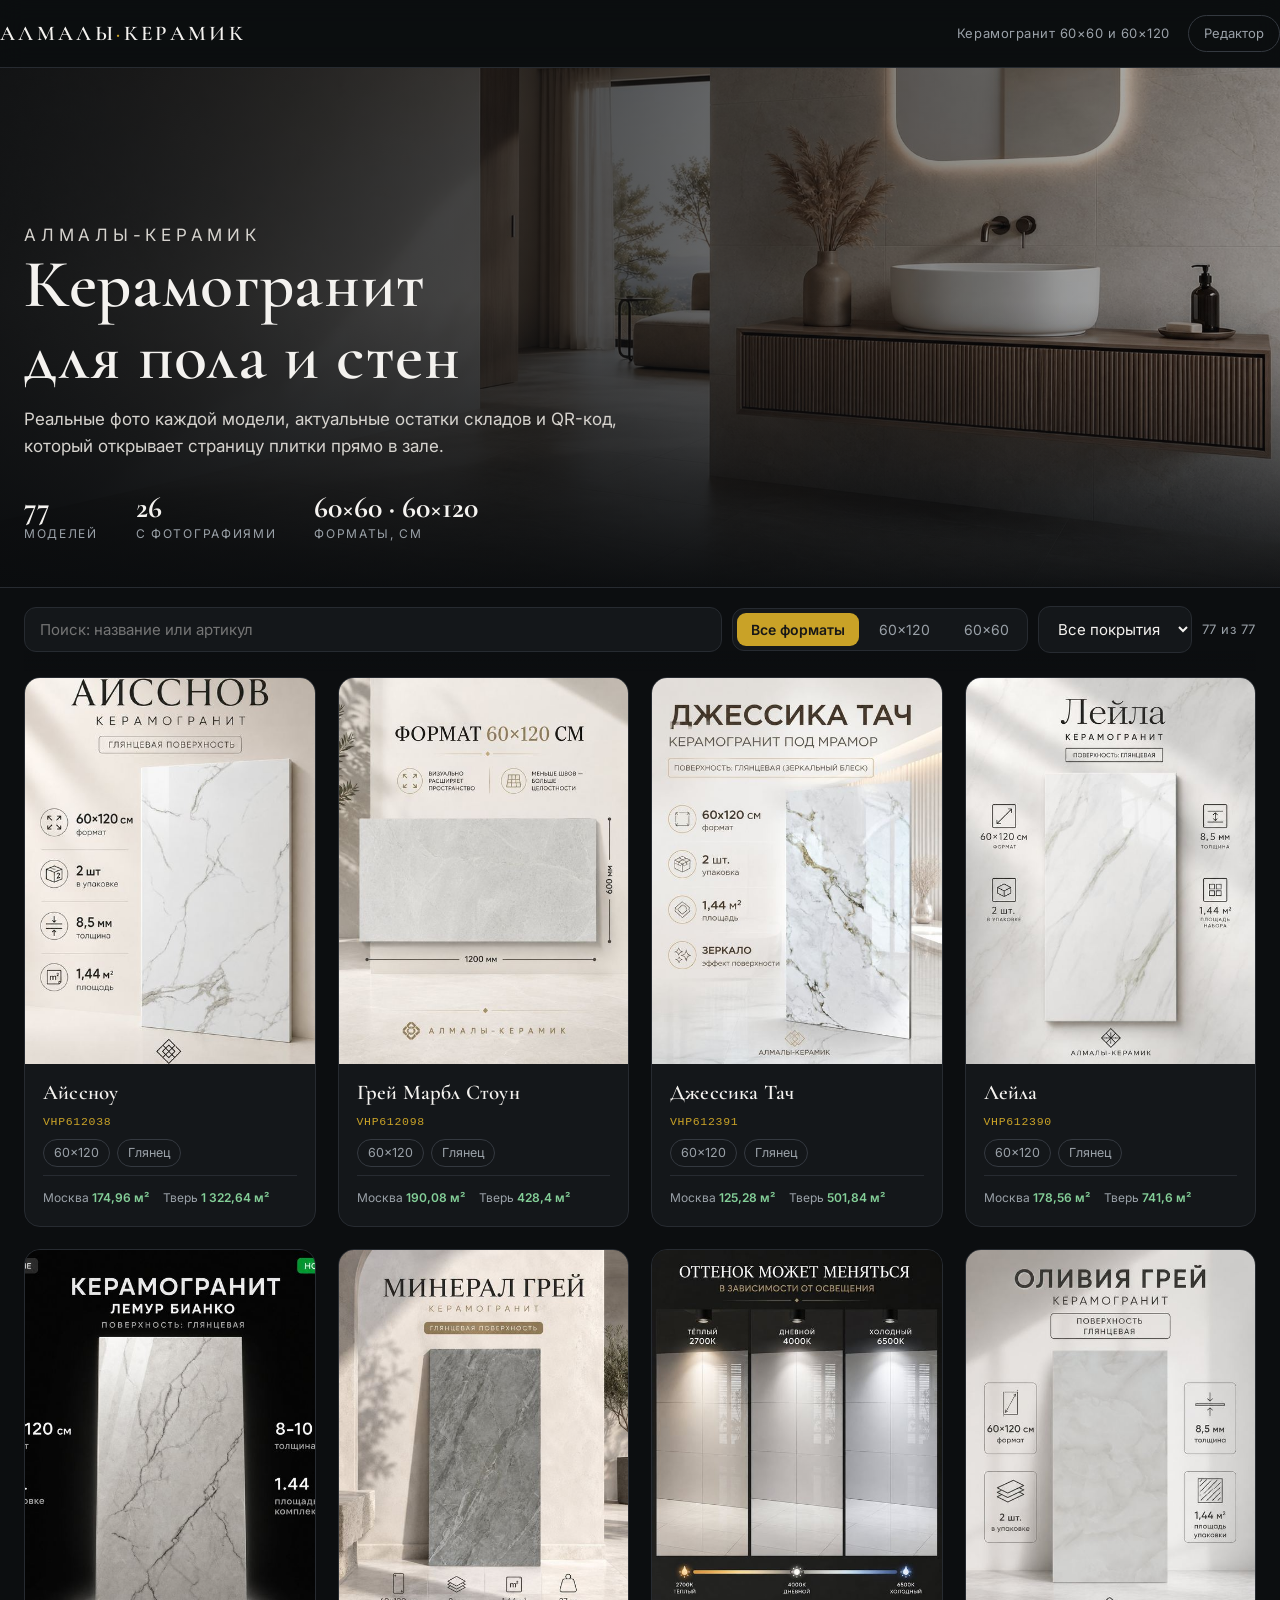
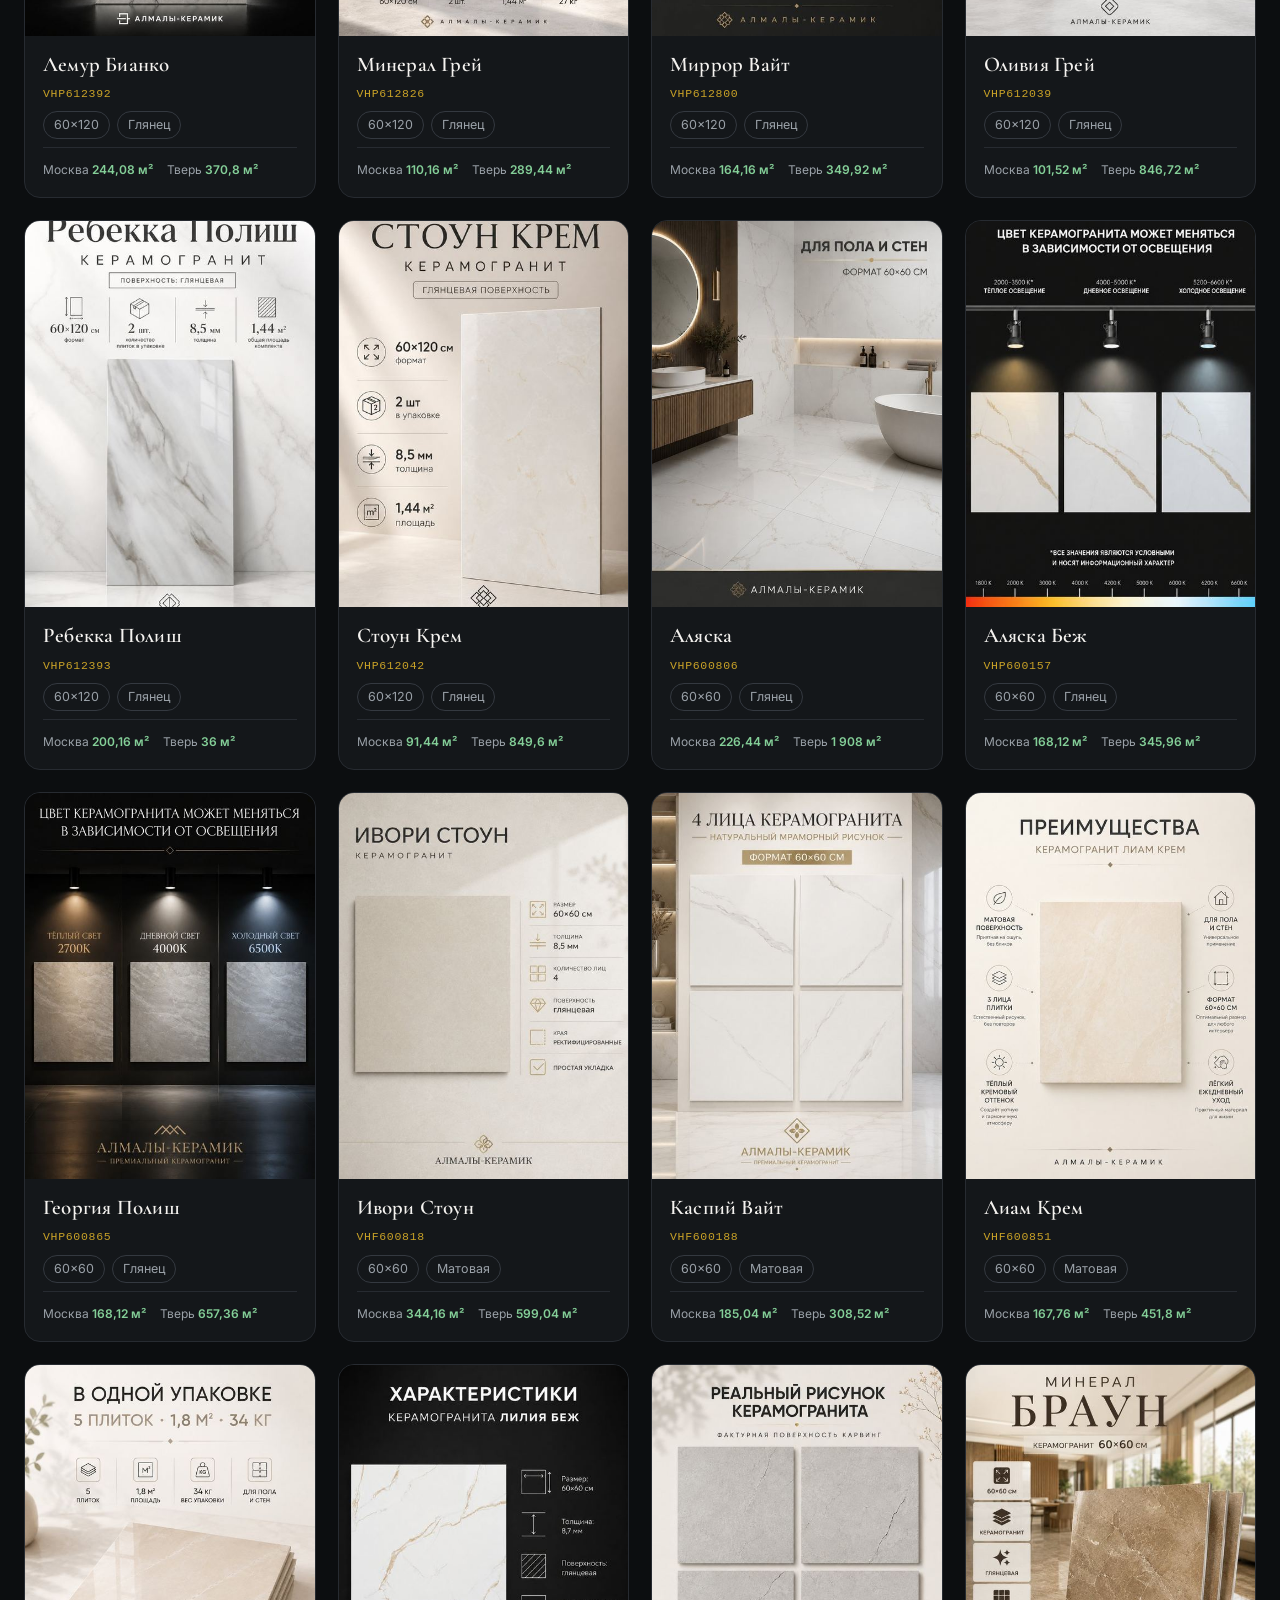
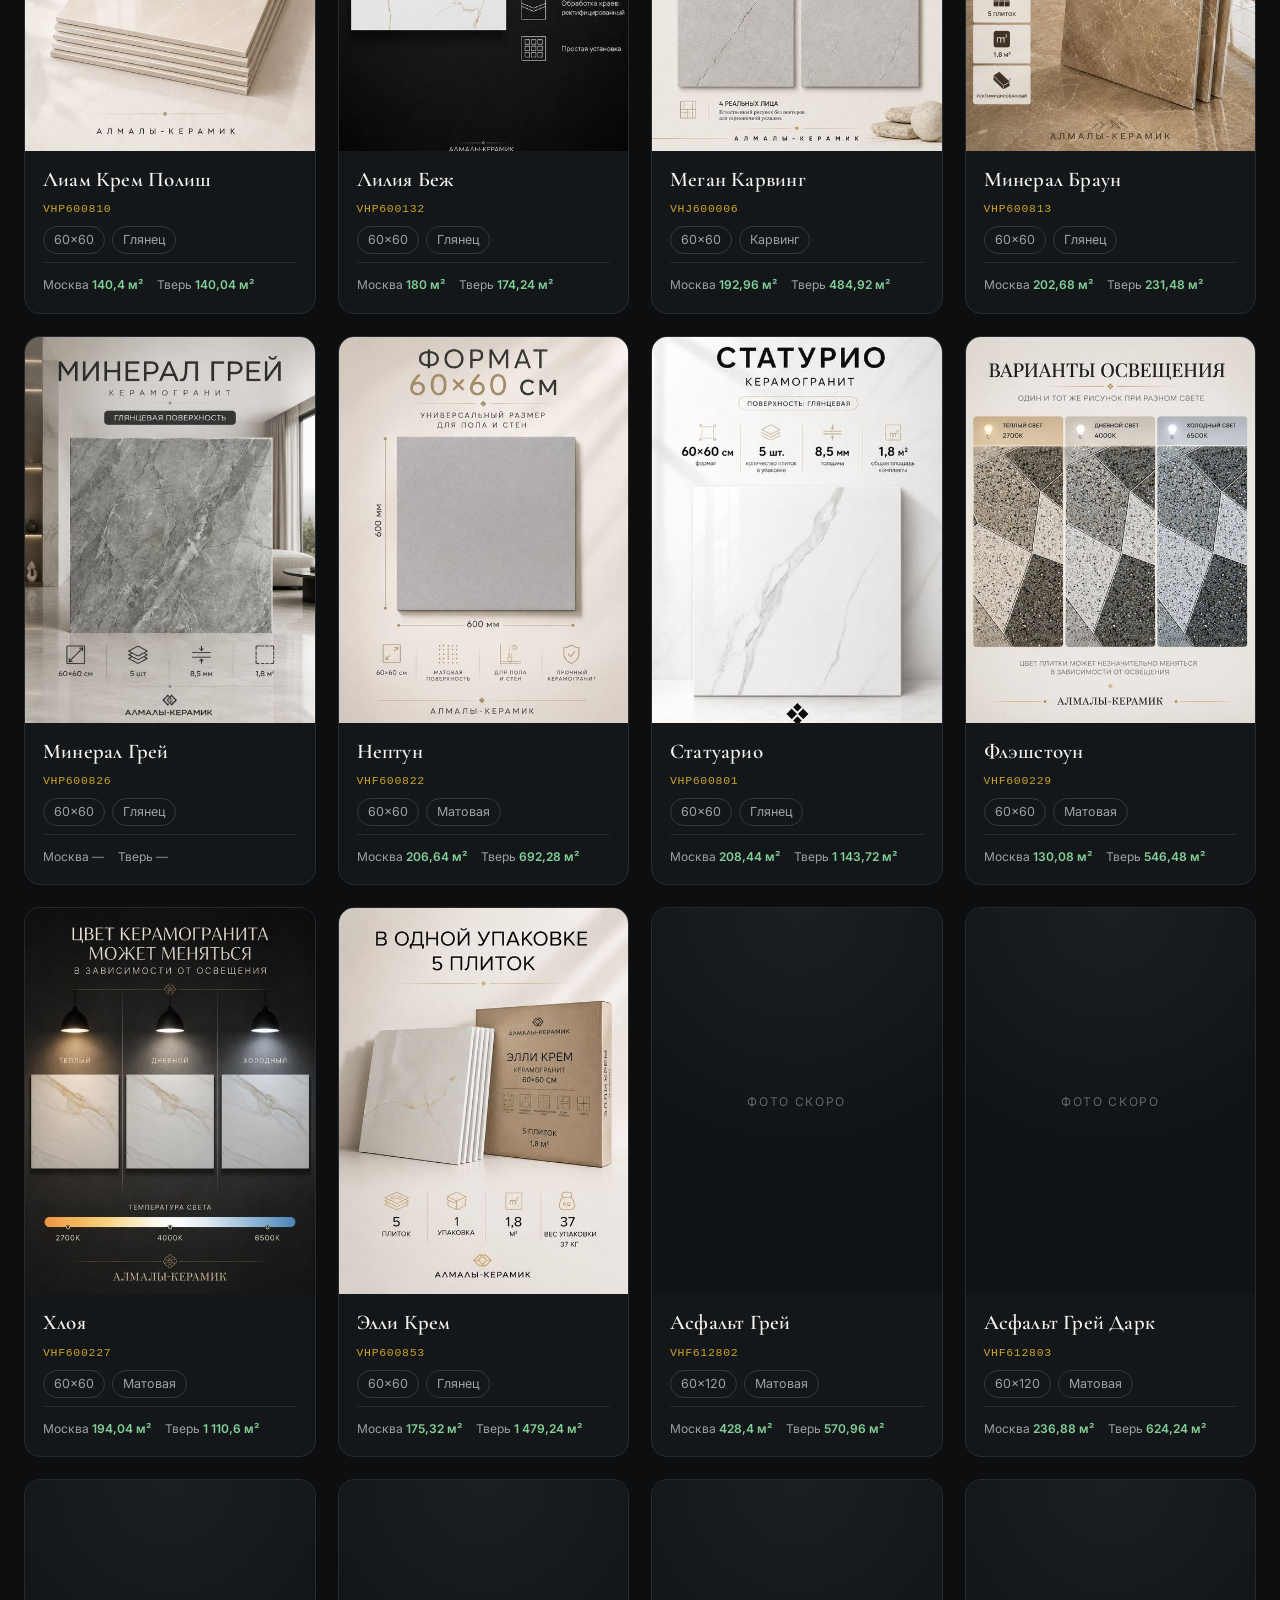
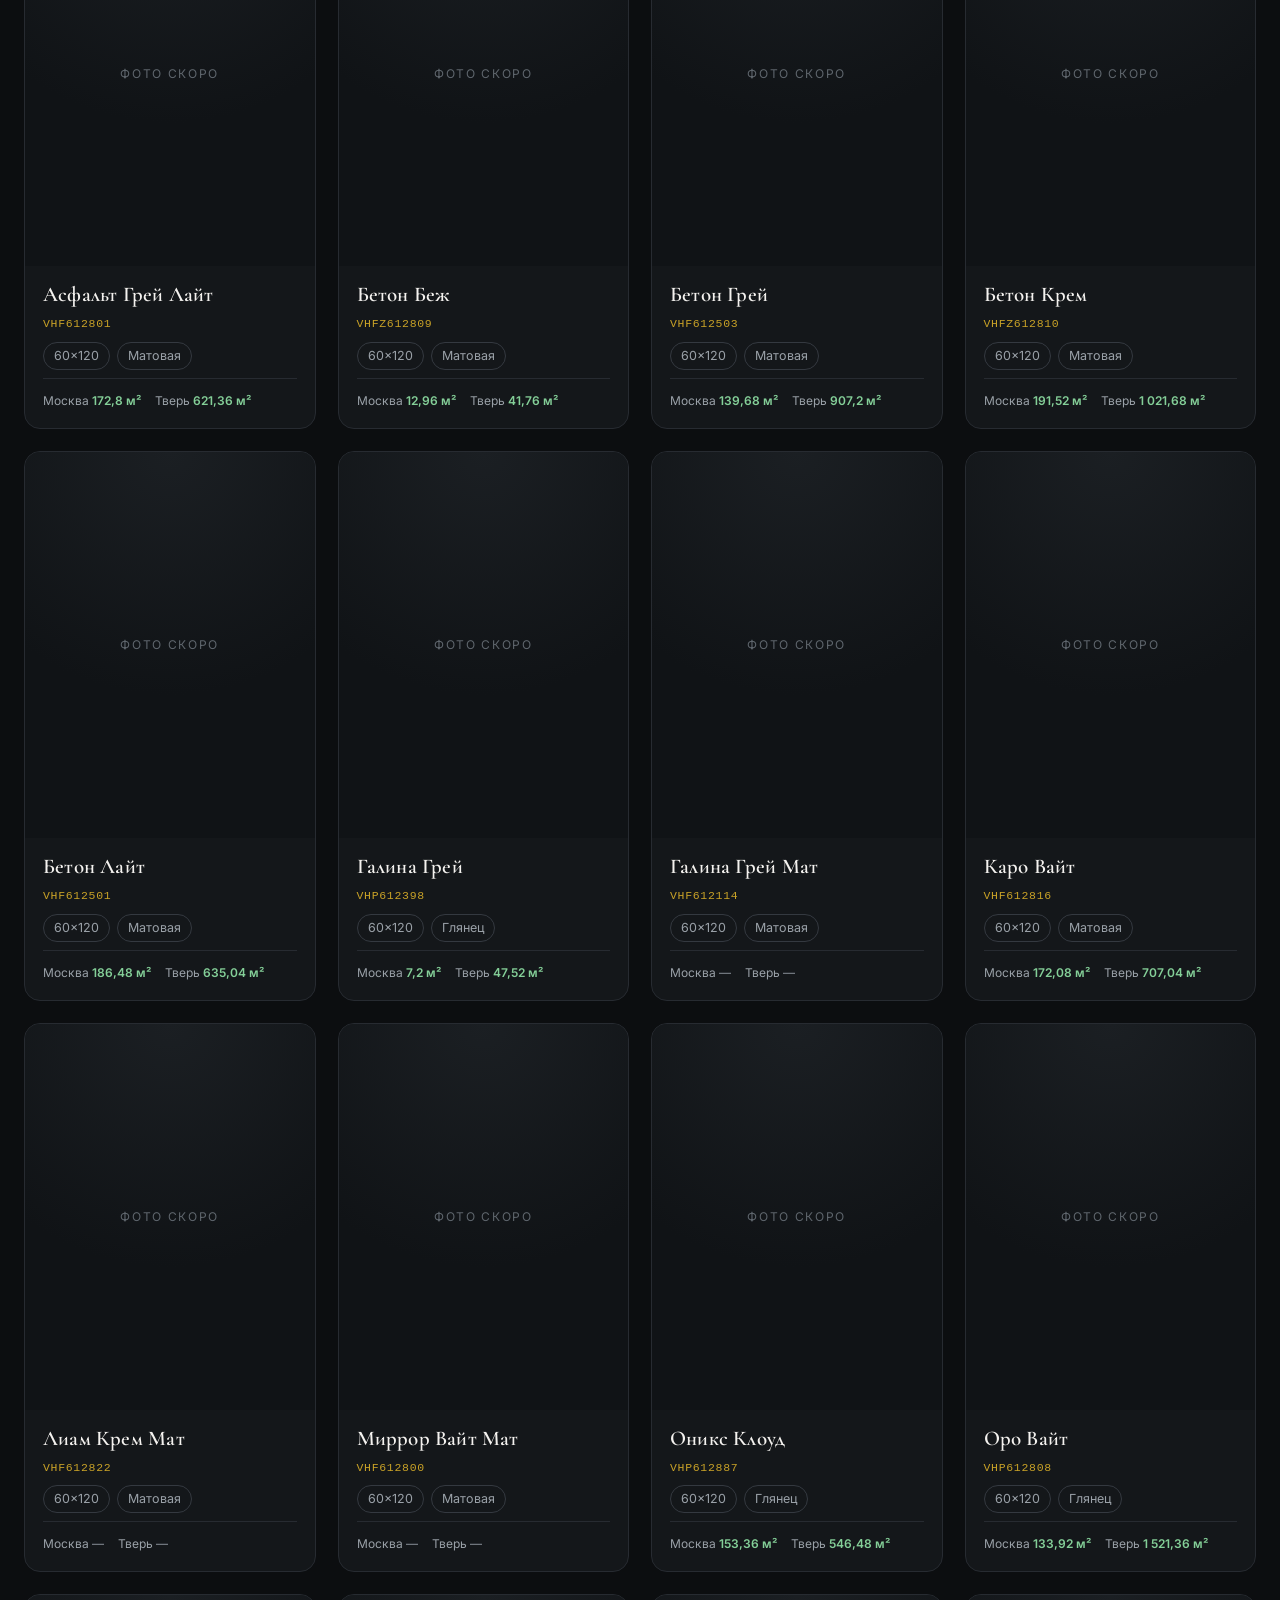
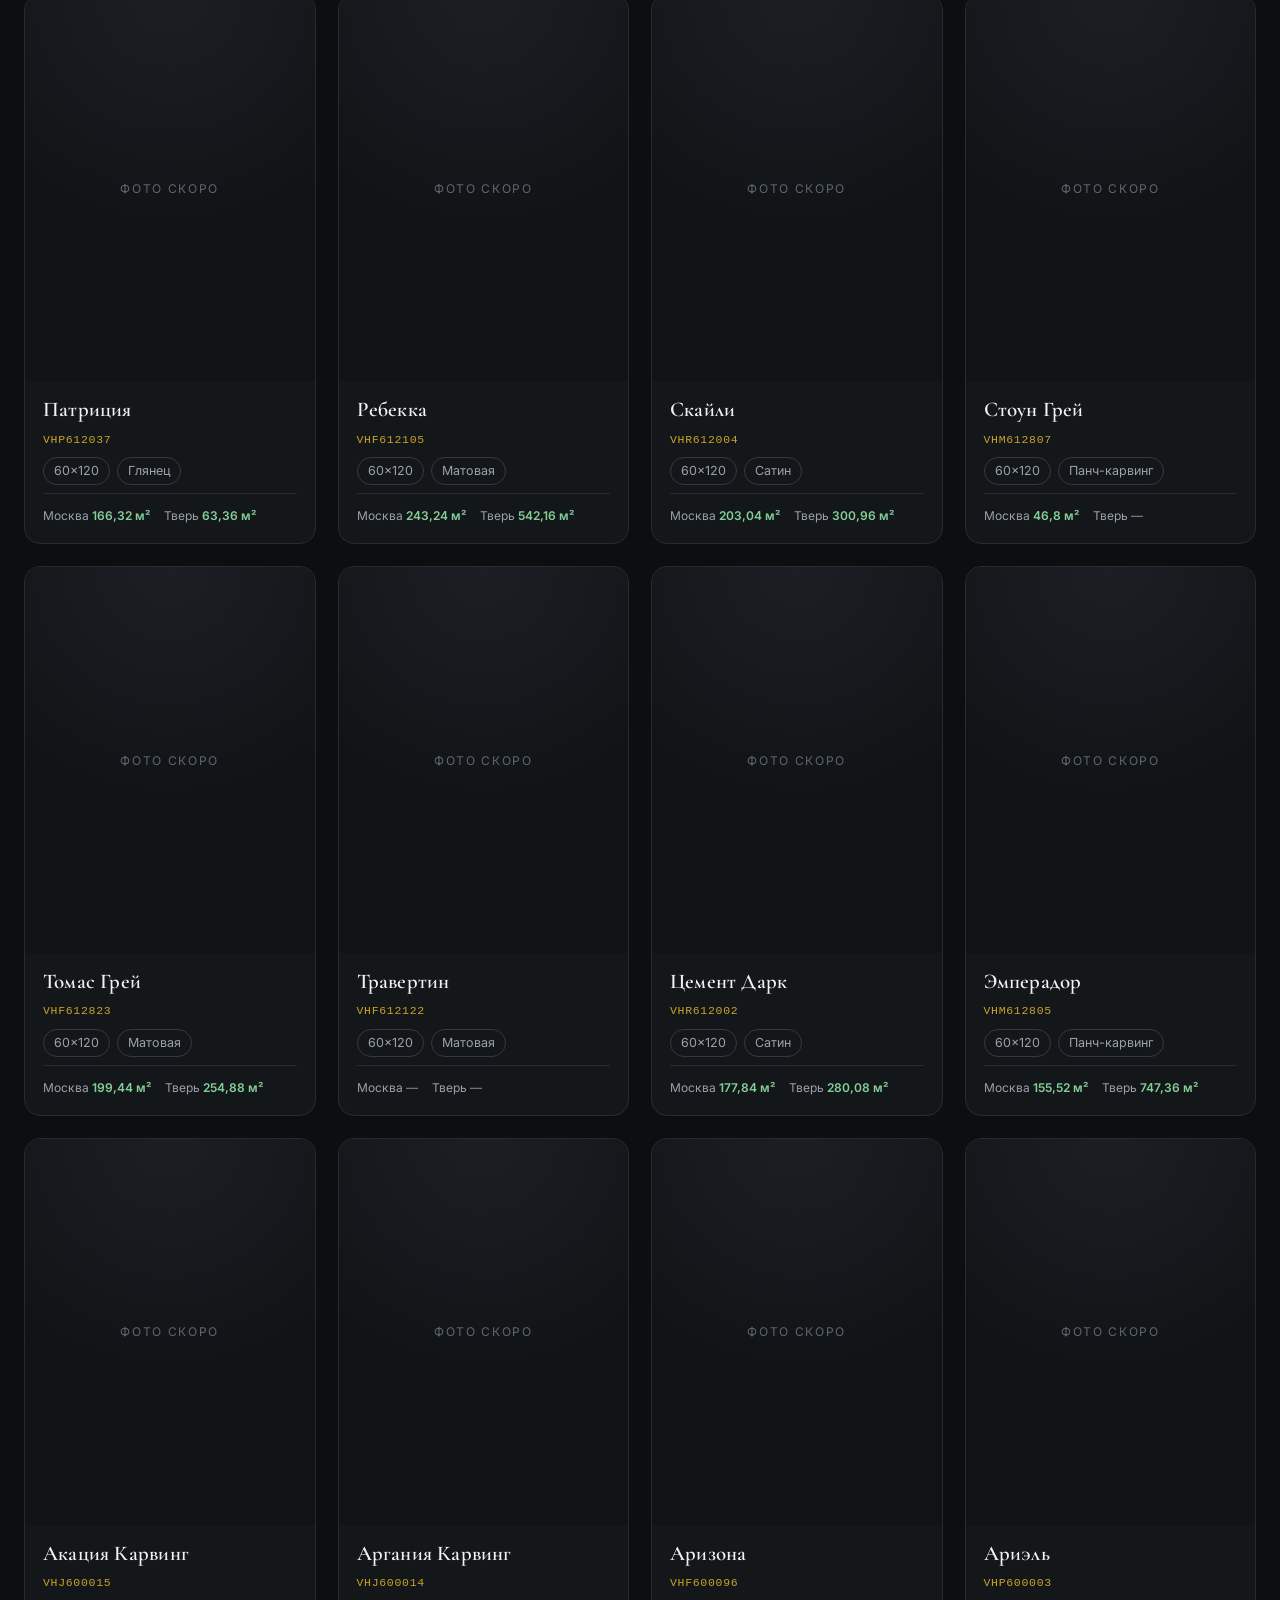
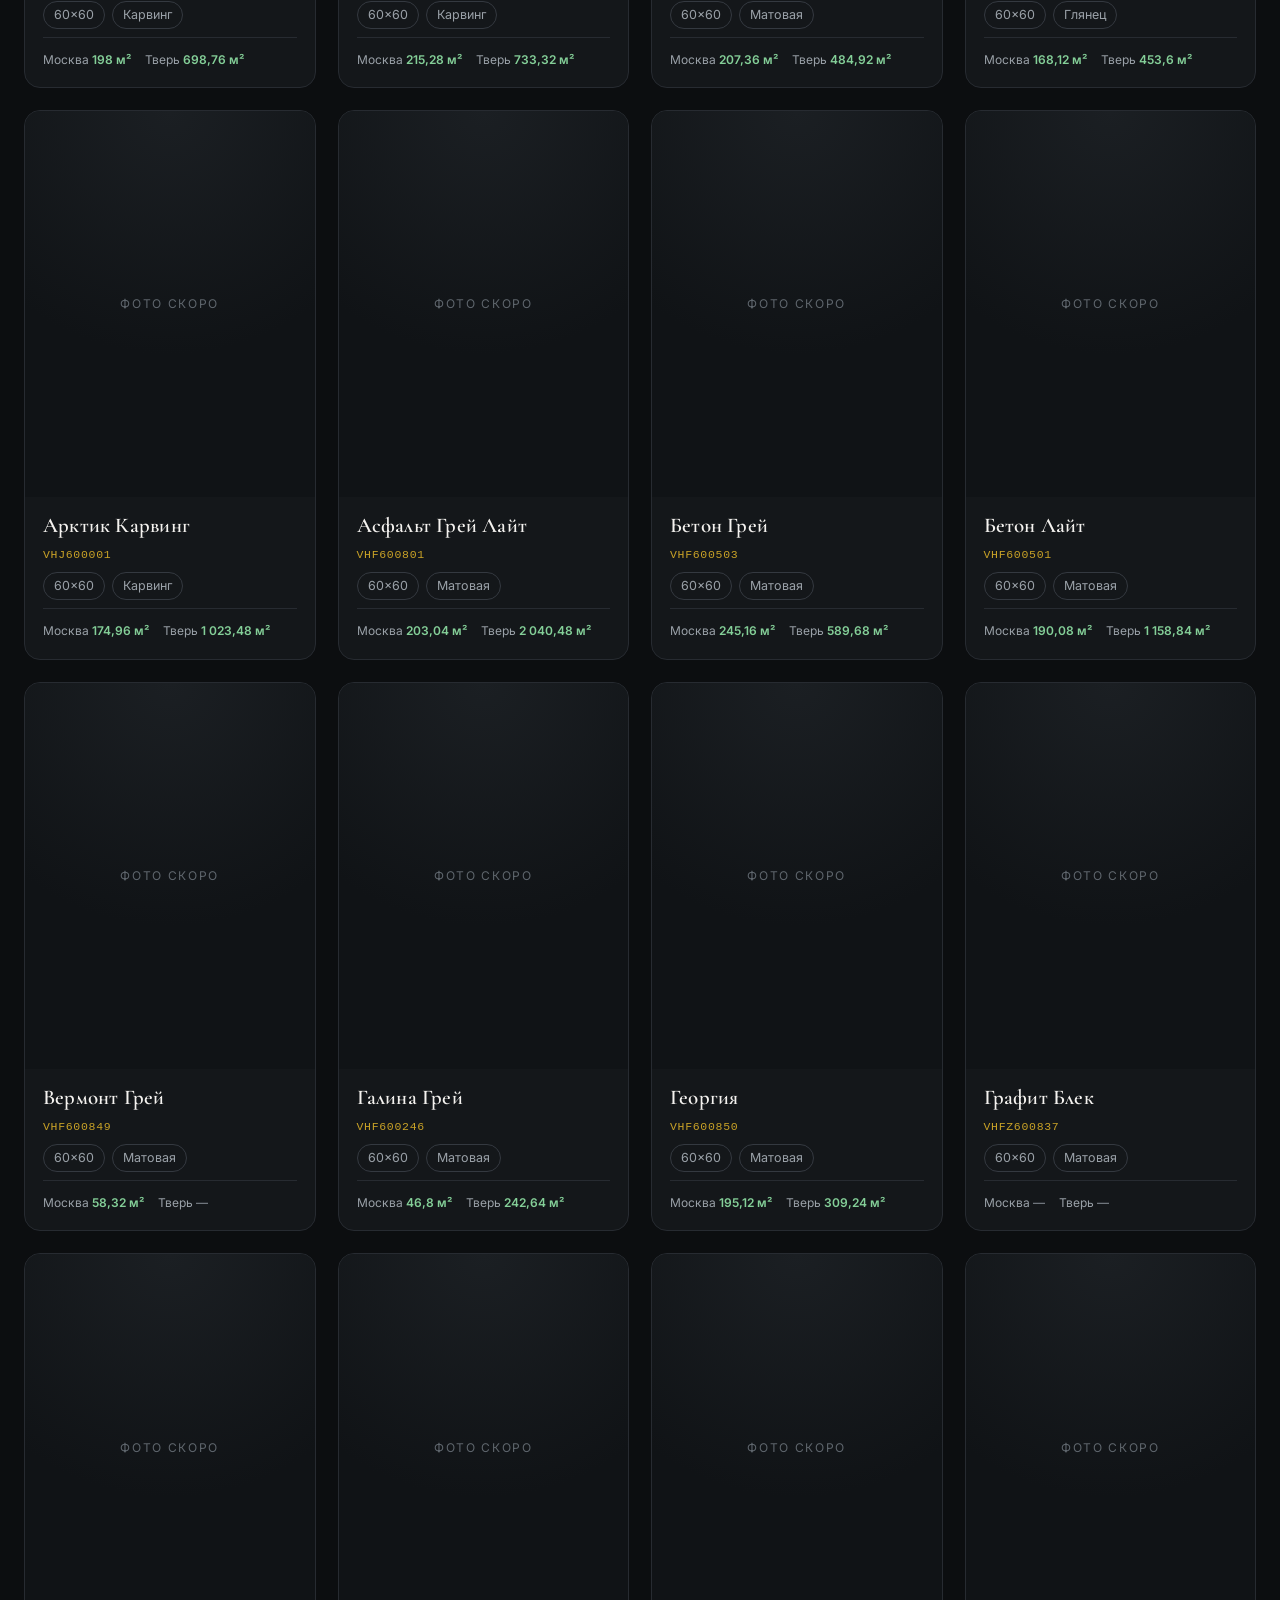
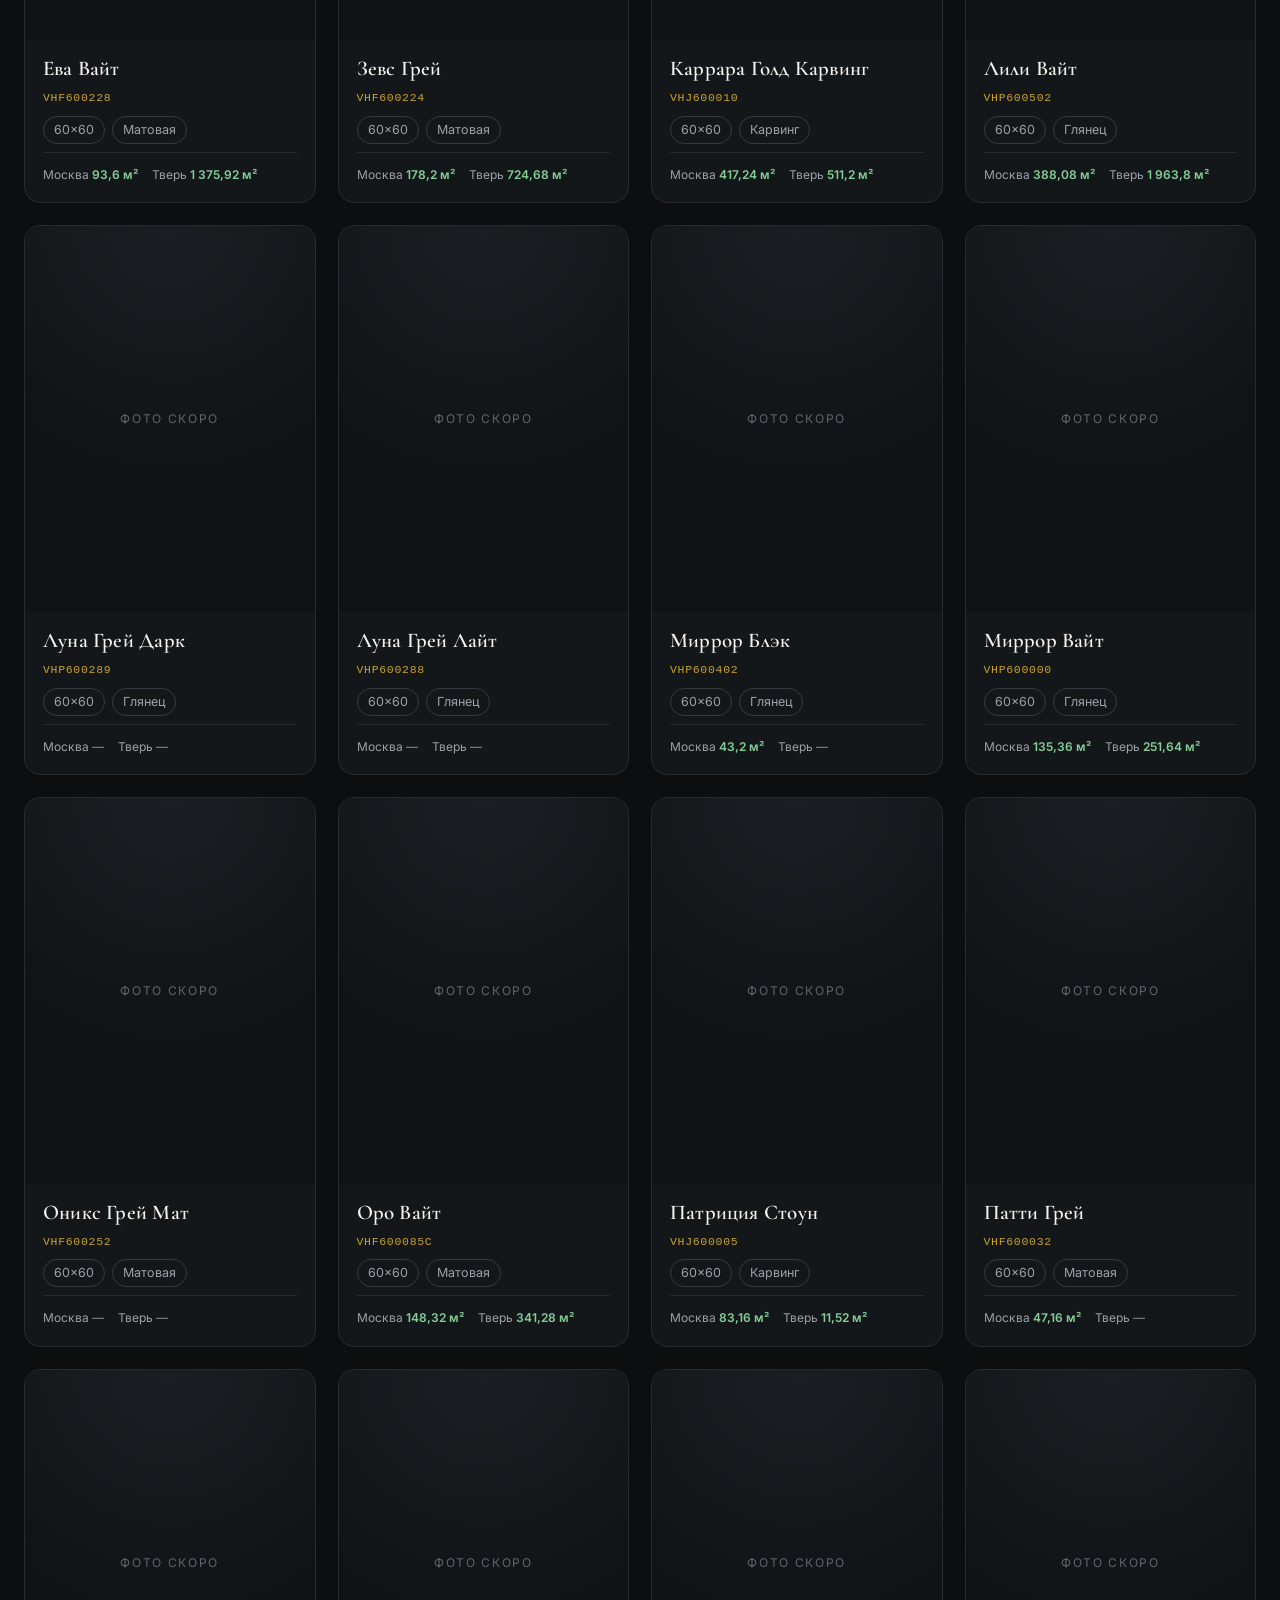
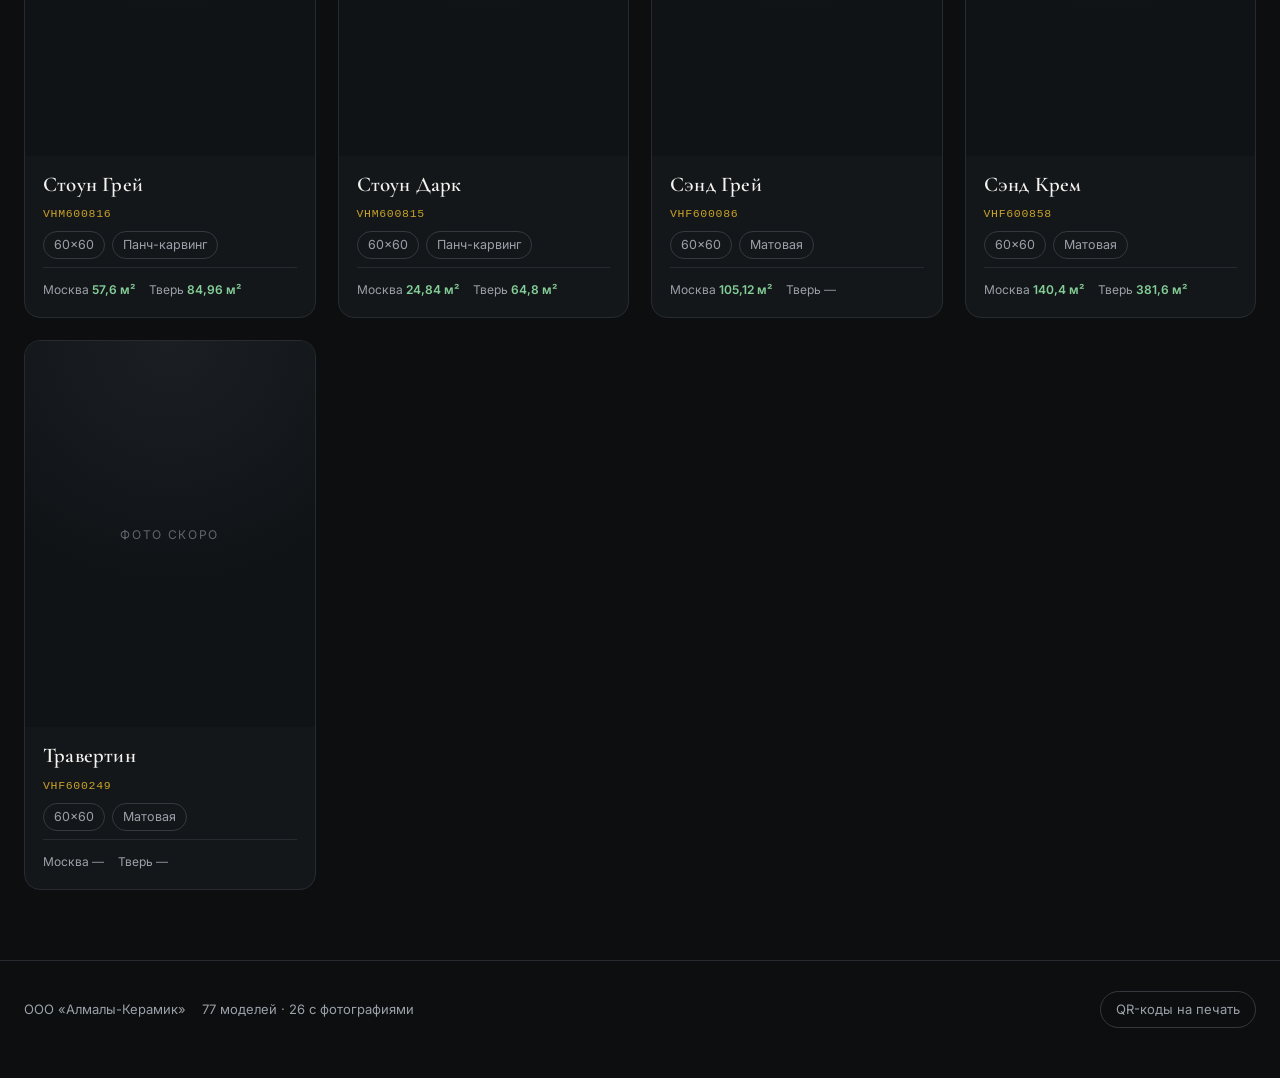
==== commit 4e0171ff: "Презентабельный вид: герой с интерьером, шрифты, чипы форматов, лайтбокс, карточки с фото первыми" ====
--- a/docs/index.html
+++ b/docs/index.html
@@ -3,28 +3,46 @@
 <meta charset="utf-8">
 <meta name="viewport" content="width=device-width,initial-scale=1">
 <title>Алмалы-Керамик — каталог керамогранита</title>
+<meta name="description" content="Каталог керамогранита Алмалы-Керамик: форматы 60×60 и 60×120, реальные фото каждой модели, остатки складов, QR-код на каждую плитку.">
+<link rel="icon" href="data:image/svg+xml,<svg xmlns='http://www.w3.org/2000/svg' viewBox='0 0 100 100'><rect width='100' height='100' rx='18' fill='%230c0e10'/><path d='M50 20 66 50 50 80 34 50z' fill='%23c9a227'/></svg>">
+<link rel="preconnect" href="https://fonts.googleapis.com">
+<link rel="preconnect" href="https://fonts.gstatic.com" crossorigin>
+<link href="https://fonts.googleapis.com/css2?family=Cormorant+Garamond:wght@500;600&family=Inter:wght@400;500;600&display=swap" rel="stylesheet">
 <link rel="stylesheet" href="style.css">
+
 <header><div class="wrap head">
   <a class="logo" href="index.html">Алмалы<span>·</span>Керамик</a>
   <span class="sub">Керамогранит 60×60 и 60×120</span>
   <a class="navlink" href="admin.html">Редактор</a>
 </div></header>
 
+<section class="hero">
+  <div class="hero-in">
+    <p class="eyebrow">Алмалы-Керамик</p>
+    <h1>Керамогранит<br>для пола и стен</h1>
+    <p>Реальные фото каждой модели, актуальные остатки складов и QR-код, который открывает страницу плитки прямо в зале.</p>
+    <div class="stats">
+      <div><b id="s-models">—</b><span>моделей</span></div>
+      <div><b id="s-photo">—</b><span>с фотографиями</span></div>
+      <div><b>60×60 · 60×120</b><span>форматы, см</span></div>
+    </div>
+  </div>
+</section>
+
 <main class="wrap">
-  <section class="hero">
-    <h1>Каталог керамогранита</h1>
-    <p>Реальные фото каждой модели. Наведите камеру на QR-код рядом с плиткой — откроется страница этой модели с полной галереей.</p>
-  </section>
-
   <div class="tools">
     <input type="search" id="q" placeholder="Поиск: название или артикул" aria-label="Поиск">
-    <select id="fmt" aria-label="Формат"><option value="">Все форматы</option></select>
+    <div class="chips" id="fmt" role="group" aria-label="Формат"></div>
     <select id="srf" aria-label="Покрытие"><option value="">Все покрытия</option></select>
     <span class="count" id="count"></span>
   </div>
-
   <div class="grid" id="grid"></div>
 </main>
-<footer class="wrap">ООО «Алмалы-Керамик» · <span id="stat"></span></footer>
+
+<footer><div class="wrap foot">
+  <span>ООО «Алмалы-Керамик»</span>
+  <span id="stat"></span>
+  <a class="navlink" href="print.html">QR-коды на печать</a>
+</div></footer>
 <script src="app.js"></script>
 <script>renderCatalog()</script>
--- a/docs/style.css
+++ b/docs/style.css
@@ -1,72 +1,123 @@
 :root{
-  --bg:#0f1113; --card:#17191c; --line:#26292e; --tx:#f2f0ed; --dim:#9aa0a6;
-  --accent:#c9a227; --radius:14px; --max:1240px;
+  --bg:#0c0e10; --panel:#14171a; --panel2:#191d21; --line:#272b31; --line2:#343940;
+  --tx:#f4f2ef; --dim:#9aa1a8; --accent:#c9a227; --accent-soft:rgba(201,162,39,.14);
+  --radius:16px; --max:1280px;
+  --serif:"Cormorant Garamond",Georgia,"Times New Roman",serif;
+  --sans:"Inter",-apple-system,BlinkMacSystemFont,"Segoe UI",Roboto,Arial,sans-serif;
 }
 *{box-sizing:border-box}
-body{margin:0;background:var(--bg);color:var(--tx);
-  font:16px/1.5 -apple-system,BlinkMacSystemFont,"Segoe UI",Roboto,Arial,sans-serif;
-  -webkit-font-smoothing:antialiased}
+html{scroll-behavior:smooth}
+body{margin:0;background:var(--bg);color:var(--tx);font:16px/1.6 var(--sans);
+  -webkit-font-smoothing:antialiased;text-rendering:optimizeLegibility}
 a{color:inherit;text-decoration:none}
 img{max-width:100%;display:block}
-.wrap{max-width:var(--max);margin:0 auto;padding:0 20px}
+h1,h2,h3{font-family:var(--serif);font-weight:600;letter-spacing:.01em}
+.wrap{max-width:var(--max);margin:0 auto;padding:0 24px}
+:focus-visible{outline:2px solid var(--accent);outline-offset:3px;border-radius:6px}
 
-header{border-bottom:1px solid var(--line);position:sticky;top:0;background:rgba(15,17,19,.92);
-  backdrop-filter:blur(8px);z-index:10}
-.head{display:flex;align-items:center;gap:16px;padding:16px 0}
-.logo{font-weight:700;letter-spacing:.14em;font-size:15px;text-transform:uppercase}
+/* ---------- шапка ---------- */
+header{position:sticky;top:0;z-index:20;background:rgba(12,14,16,.86);
+  backdrop-filter:saturate(140%) blur(12px);border-bottom:1px solid var(--line)}
+.head{display:flex;align-items:center;gap:18px;padding:15px 0}
+.logo{font-family:var(--serif);font-size:21px;letter-spacing:.16em;text-transform:uppercase;font-weight:600}
 .logo span{color:var(--accent)}
-.head .sub{color:var(--dim);font-size:13px;margin-left:auto}
-.navlink{border:1px solid var(--line);border-radius:999px;padding:5px 12px;font-size:13px;color:var(--dim)}
-.navlink:hover{border-color:var(--accent);color:var(--accent)}
+.head .sub{color:var(--dim);font-size:13px;margin-left:auto;letter-spacing:.04em}
+.navlink{border:1px solid var(--line2);border-radius:999px;padding:7px 15px;font-size:13px;color:var(--dim);
+  transition:.2s}
+.navlink:hover{border-color:var(--accent);color:var(--accent);background:var(--accent-soft)}
 
-.hero{padding:44px 0 24px}
-.hero h1{margin:0 0 8px;font-size:clamp(26px,4vw,40px);letter-spacing:-.01em}
-.hero p{margin:0;color:var(--dim);max-width:60ch}
+/* ---------- герой ---------- */
+.hero{position:relative;min-height:min(62vh,520px);display:flex;align-items:flex-end;
+  background:#0c0e10 url("assets/hero.jpg") center/cover no-repeat;
+  border-bottom:1px solid var(--line)}
+.hero::after{content:"";position:absolute;inset:0;
+  background:linear-gradient(90deg,rgba(10,12,14,.92) 0%,rgba(10,12,14,.72) 45%,rgba(10,12,14,.25) 100%),
+             linear-gradient(0deg,rgba(10,12,14,.95) 0%,rgba(10,12,14,0) 55%)}
+.hero-in{position:relative;z-index:1;width:100%;max-width:var(--max);margin:0 auto;padding:64px 24px 44px}
+.eyebrow{color:var(--accent);font-size:12px;letter-spacing:.28em;text-transform:uppercase;margin:0 0 14px}
+.hero h1{margin:0 0 14px;font-size:clamp(38px,6vw,68px);line-height:1.05}
+.hero p{margin:0;color:#d6d3ce;max-width:56ch;font-size:17px}
+.stats{display:flex;gap:38px;flex-wrap:wrap;margin-top:30px}
+.stats div{display:flex;flex-direction:column}
+.stats b{font-family:var(--serif);font-size:30px;line-height:1.1}
+.stats span{color:var(--dim);font-size:12px;letter-spacing:.14em;text-transform:uppercase}
 
-.tools{display:flex;flex-wrap:wrap;gap:10px;padding:20px 0 28px;align-items:center}
-input[type=search],select{background:var(--card);border:1px solid var(--line);color:var(--tx);
-  padding:11px 14px;border-radius:10px;font-size:15px;min-width:180px}
-input[type=search]{flex:1;min-width:220px}
-input:focus-visible,select:focus-visible,a:focus-visible{outline:2px solid var(--accent);outline-offset:2px}
-.count{color:var(--dim);font-size:14px;margin-left:auto}
+/* ---------- фильтры ---------- */
+.tools{position:sticky;top:60px;z-index:15;display:flex;flex-wrap:wrap;gap:10px;align-items:center;
+  padding:18px 0;background:linear-gradient(180deg,var(--bg) 76%,rgba(12,14,16,0))}
+input[type=search],select{background:var(--panel);border:1px solid var(--line);color:var(--tx);
+  padding:12px 15px;border-radius:12px;font:15px var(--sans);transition:border-color .2s}
+input[type=search]{flex:1;min-width:230px}
+input[type=search]:hover,select:hover{border-color:var(--line2)}
+.chips{display:flex;gap:6px;background:var(--panel);border:1px solid var(--line);border-radius:12px;padding:4px}
+.chip{border:0;background:none;color:var(--dim);font:14px var(--sans);padding:8px 14px;border-radius:9px;cursor:pointer}
+.chip[aria-pressed=true]{background:var(--accent);color:#171717;font-weight:600}
+.count{color:var(--dim);font-size:13px;margin-left:auto;letter-spacing:.04em}
 
-.grid{display:grid;gap:20px;grid-template-columns:repeat(auto-fill,minmax(250px,1fr));padding-bottom:56px}
-.card{background:var(--card);border:1px solid var(--line);border-radius:var(--radius);overflow:hidden;
-  transition:transform .18s ease,border-color .18s ease}
-.card:hover{transform:translateY(-3px);border-color:var(--accent)}
-.ph{aspect-ratio:3/4;background:#1d2024;display:flex;align-items:center;justify-content:center;
-  color:#5b6167;font-size:13px;text-align:center;padding:12px}
-.ph img{width:100%;height:100%;object-fit:cover}
-.card .b{padding:14px 16px 16px}
-.card h3{margin:0 0 6px;font-size:16px;font-weight:600}
-.meta{color:var(--dim);font-size:13px;display:flex;gap:8px;flex-wrap:wrap}
-.tag{border:1px solid var(--line);border-radius:999px;padding:2px 9px}
-.stock{display:flex;gap:14px;flex-wrap:wrap;margin-top:10px;padding-top:10px;
-  border-top:1px solid var(--line);color:var(--dim);font-size:12.5px}
+/* ---------- сетка каталога ---------- */
+.grid{display:grid;gap:22px;grid-template-columns:repeat(auto-fill,minmax(260px,1fr));padding:6px 0 70px}
+.card{background:var(--panel);border:1px solid var(--line);border-radius:var(--radius);overflow:hidden;
+  display:flex;flex-direction:column;transition:transform .25s ease,border-color .25s ease,box-shadow .25s ease}
+.card:hover{transform:translateY(-4px);border-color:var(--line2);box-shadow:0 18px 40px rgba(0,0,0,.45)}
+.ph{aspect-ratio:3/4;overflow:hidden;display:flex;align-items:center;justify-content:center;
+  color:#5f666d;font-size:12px;letter-spacing:.14em;text-transform:uppercase;
+  background:radial-gradient(120% 90% at 50% 0%,#1b1f23 0%,#101316 70%)}
+.ph img{width:100%;height:100%;object-fit:cover;transition:transform .5s ease}
+.card:hover .ph img{transform:scale(1.05)}
+.card .b{padding:16px 18px 18px;display:flex;flex-direction:column;gap:8px;flex:1}
+.card h3{margin:0;font-size:21px;line-height:1.2}
+.art{font-family:ui-monospace,SFMono-Regular,Menlo,monospace;font-size:11.5px;color:var(--accent);letter-spacing:.06em}
+.meta{color:var(--dim);font-size:12.5px;display:flex;gap:7px;flex-wrap:wrap}
+.tag{border:1px solid var(--line2);border-radius:999px;padding:3px 10px}
+.stock{display:flex;gap:14px;flex-wrap:wrap;margin-top:auto;padding-top:12px;
+  border-top:1px solid var(--line);color:var(--dim);font-size:12px}
 .stock b{font-weight:600}
-.ok{color:#77c98c}
-.off{color:#7d838a}
-.h2{font-size:15px;letter-spacing:.06em;text-transform:uppercase;color:var(--dim);
-  margin:26px 0 -8px;font-weight:600}
-.art{font-family:ui-monospace,SFMono-Regular,Menlo,monospace;font-size:12px;color:var(--accent)}
+.ok{color:#84cf98}.off{color:#6f757c}
 
-/* страница плитки */
-.back{display:inline-block;color:var(--dim);font-size:14px;padding:22px 0 8px}
-.tile{display:grid;gap:28px;grid-template-columns:minmax(0,1.45fr) minmax(260px,1fr);
-  align-items:start;padding-bottom:60px}
-@media(max-width:820px){.tile{grid-template-columns:1fr}}
-.main-ph{background:var(--card);border:1px solid var(--line);border-radius:var(--radius);overflow:hidden}
-.main-ph img{width:100%;aspect-ratio:4/3;object-fit:contain;background:#101214}
-.thumbs{display:grid;grid-template-columns:repeat(auto-fill,minmax(84px,1fr));gap:10px;margin-top:12px}
-.thumbs img{aspect-ratio:1;object-fit:cover;border-radius:9px;border:2px solid transparent;cursor:pointer}
-.thumbs img[aria-current=true]{border-color:var(--accent)}
-.tile h1{margin:0 0 6px;font-size:30px}
-.spec{width:100%;border-collapse:collapse;margin:20px 0}
-.spec th,.spec td{text-align:left;padding:10px 0;border-bottom:1px solid var(--line);font-size:15px;vertical-align:top}
-.spec th{color:var(--dim);font-weight:400;width:44%}
-.qr{background:#fff;border-radius:var(--radius);padding:14px;max-width:230px}
-.dl{display:inline-block;margin:12px 8px 0 0;border:1px solid var(--line);border-radius:10px;
-  padding:10px 14px;font-size:14px}
-.dl:hover{border-color:var(--accent)}
-footer{border-top:1px solid var(--line);color:var(--dim);font-size:13px;padding:22px 0 40px}
-@media(max-width:640px){.head .sub{display:none}.tile h1{font-size:24px}}
+/* ---------- страница плитки ---------- */
+.back{display:inline-block;color:var(--dim);font-size:13.5px;padding:26px 0 10px;letter-spacing:.04em}
+.back:hover{color:var(--accent)}
+.tile{display:grid;gap:34px;grid-template-columns:minmax(0,1.5fr) minmax(280px,1fr);align-items:start;padding-bottom:70px}
+@media(max-width:860px){.tile{grid-template-columns:1fr}.tools{top:56px}}
+.main-ph{background:var(--panel);border:1px solid var(--line);border-radius:var(--radius);overflow:hidden;cursor:zoom-in}
+.main-ph img{width:100%;aspect-ratio:4/3;object-fit:contain;background:#101316}
+.thumbs{display:grid;grid-template-columns:repeat(auto-fill,minmax(78px,1fr));gap:10px;margin-top:12px}
+.thumbs img{aspect-ratio:1;object-fit:cover;border-radius:10px;border:2px solid transparent;cursor:pointer;
+  opacity:.72;transition:.2s}
+.thumbs img:hover{opacity:1}
+.thumbs img[aria-current=true]{border-color:var(--accent);opacity:1}
+.side{position:sticky;top:88px}
+.tile h1{margin:0 0 4px;font-size:clamp(30px,4vw,44px);line-height:1.1}
+.h2{font-family:var(--sans);font-size:11.5px;letter-spacing:.2em;text-transform:uppercase;color:var(--dim);
+  margin:28px 0 2px;font-weight:600}
+.spec{width:100%;border-collapse:collapse;margin:14px 0 0}
+.spec th,.spec td{text-align:left;padding:11px 0;border-bottom:1px solid var(--line);font-size:14.5px;vertical-align:top}
+.spec th{color:var(--dim);font-weight:400;width:46%}
+.qrbox{margin-top:26px;background:var(--panel2);border:1px solid var(--line);border-radius:var(--radius);
+  padding:18px;display:flex;gap:18px;align-items:center;flex-wrap:wrap}
+.qrbox img{background:#fff;border-radius:10px;padding:8px;width:132px}
+.qrbox p{margin:0 0 10px;color:var(--dim);font-size:13px;max-width:26ch}
+.dl{display:inline-block;margin:0 8px 8px 0;border:1px solid var(--line2);border-radius:11px;
+  padding:10px 15px;font-size:13.5px;transition:.2s}
+.dl:hover{border-color:var(--accent);color:var(--accent);background:var(--accent-soft)}
+
+/* ---------- лайтбокс ---------- */
+.lightbox{position:fixed;inset:0;z-index:50;background:rgba(8,9,11,.96);display:flex;align-items:center;
+  justify-content:center;padding:28px}
+.lightbox img{max-width:96vw;max-height:92vh;width:auto;object-fit:contain;border-radius:8px}
+.lightbox button{position:absolute;background:rgba(20,23,26,.9);border:1px solid var(--line2);color:var(--tx);
+  width:46px;height:46px;border-radius:50%;font-size:20px;cursor:pointer}
+.lightbox .x{top:22px;right:22px}
+.lightbox .prev{left:22px}.lightbox .next{right:22px}
+
+footer{border-top:1px solid var(--line);color:var(--dim);font-size:13px;padding:30px 0 50px}
+.foot{display:flex;gap:16px;flex-wrap:wrap;align-items:center}
+.foot .navlink{margin-left:auto}
+@media(max-width:640px){
+  .head .sub{display:none}
+  .logo{font-size:17px;letter-spacing:.1em}
+  .wrap{padding:0 16px}
+  .hero-in{padding:48px 20px 34px}
+  .stats{gap:24px}
+  .qrbox img{width:112px}
+}
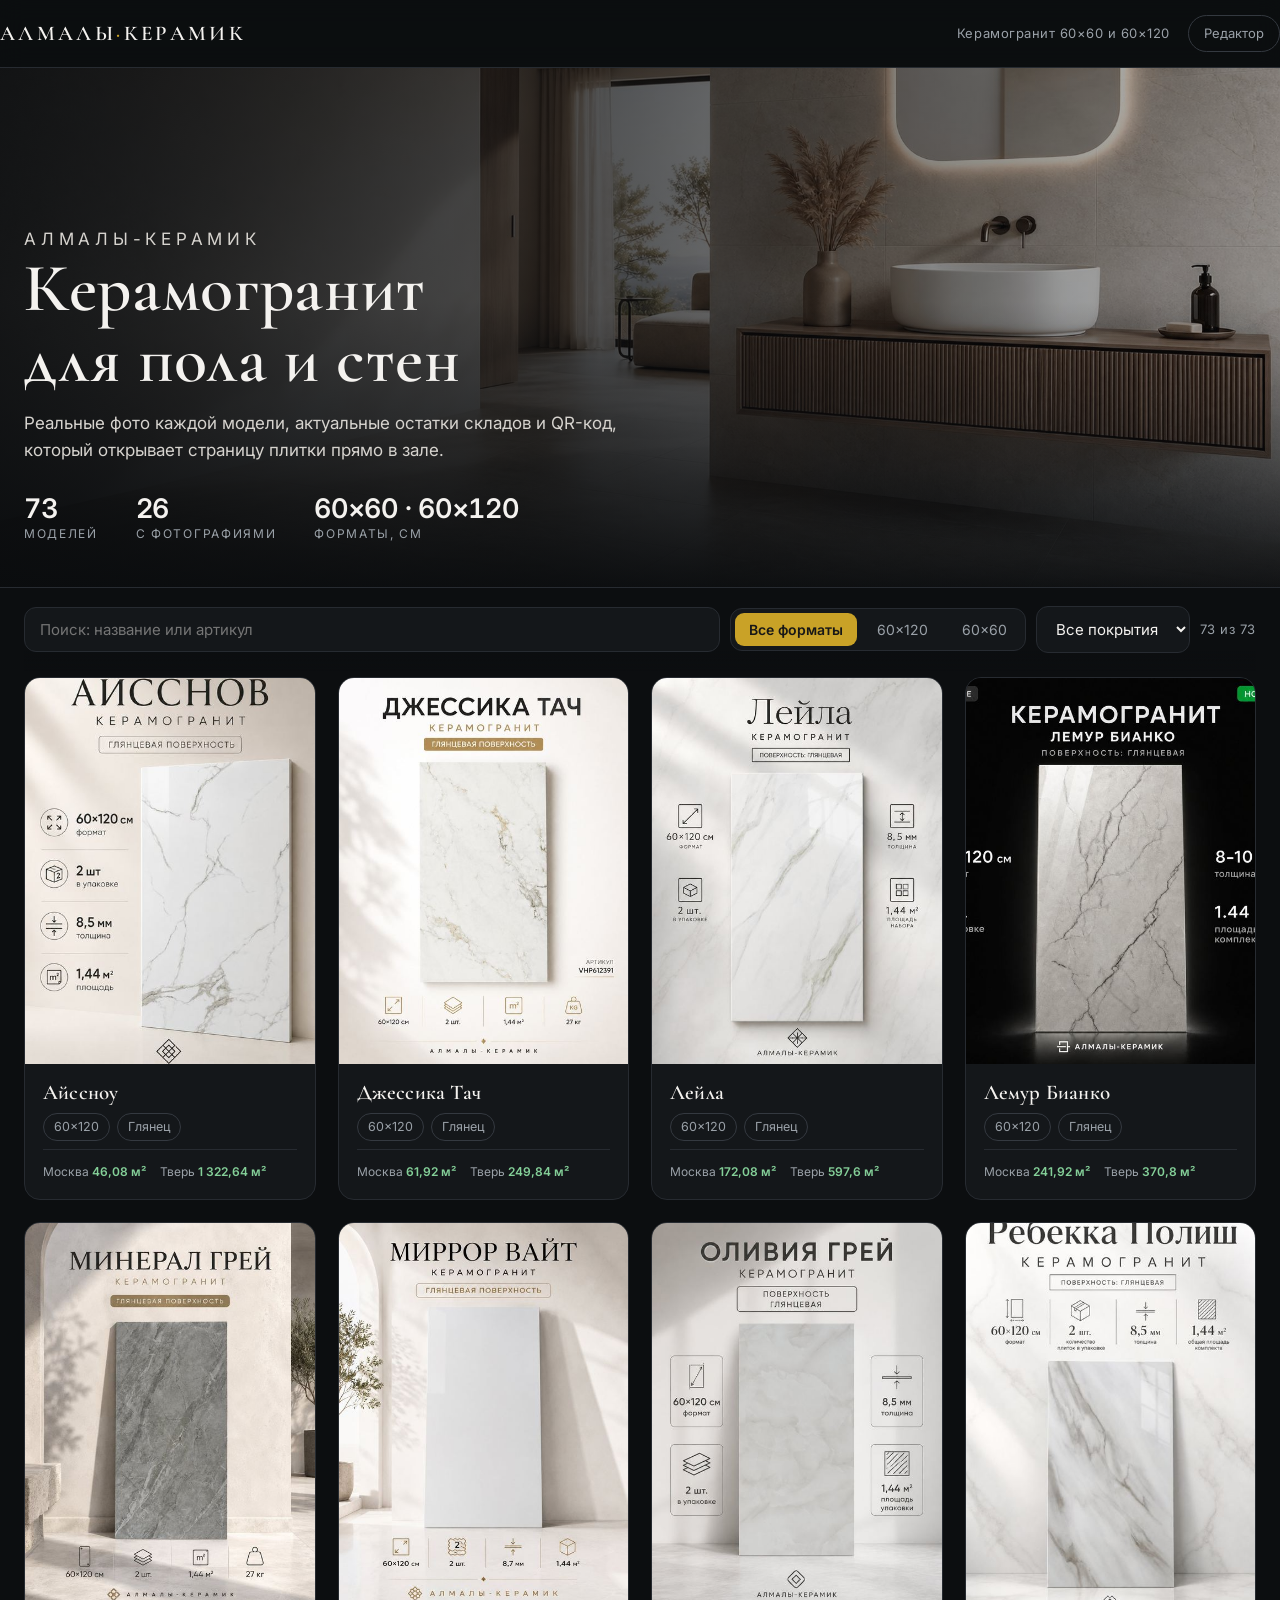
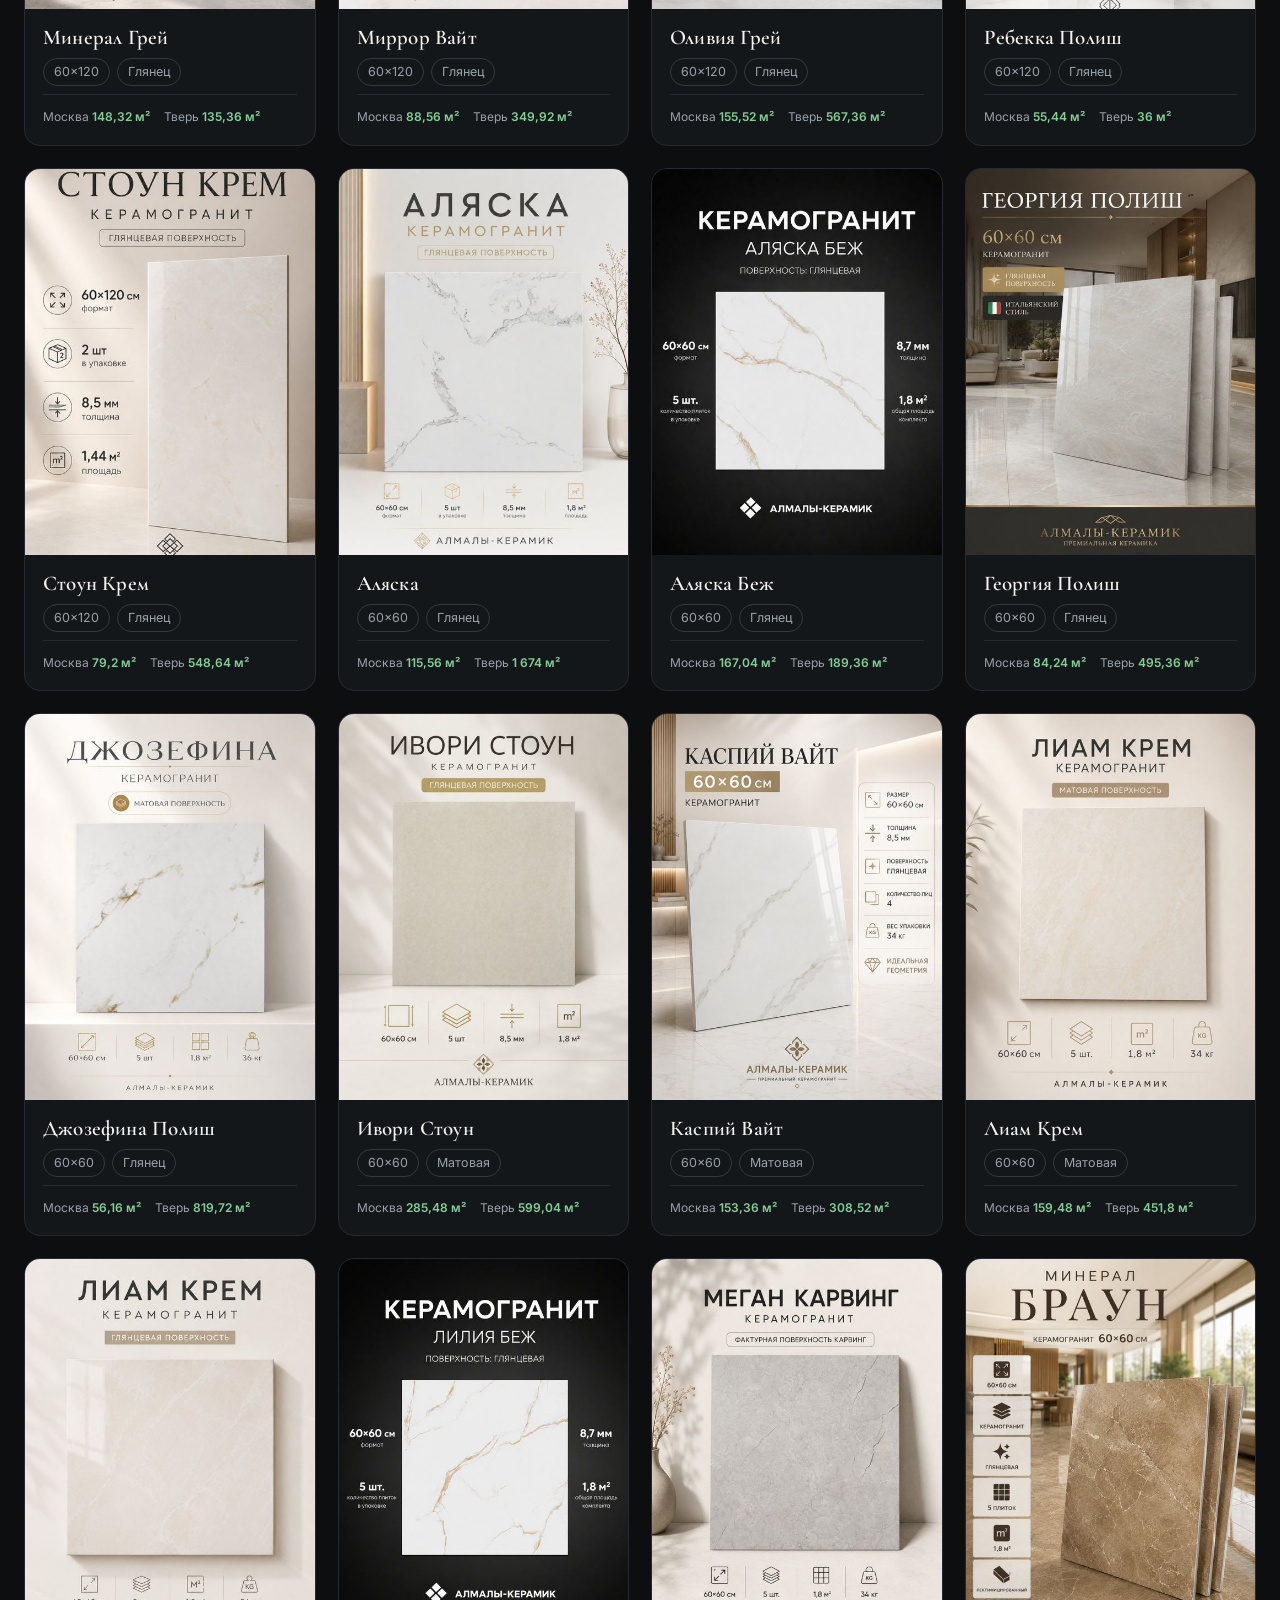
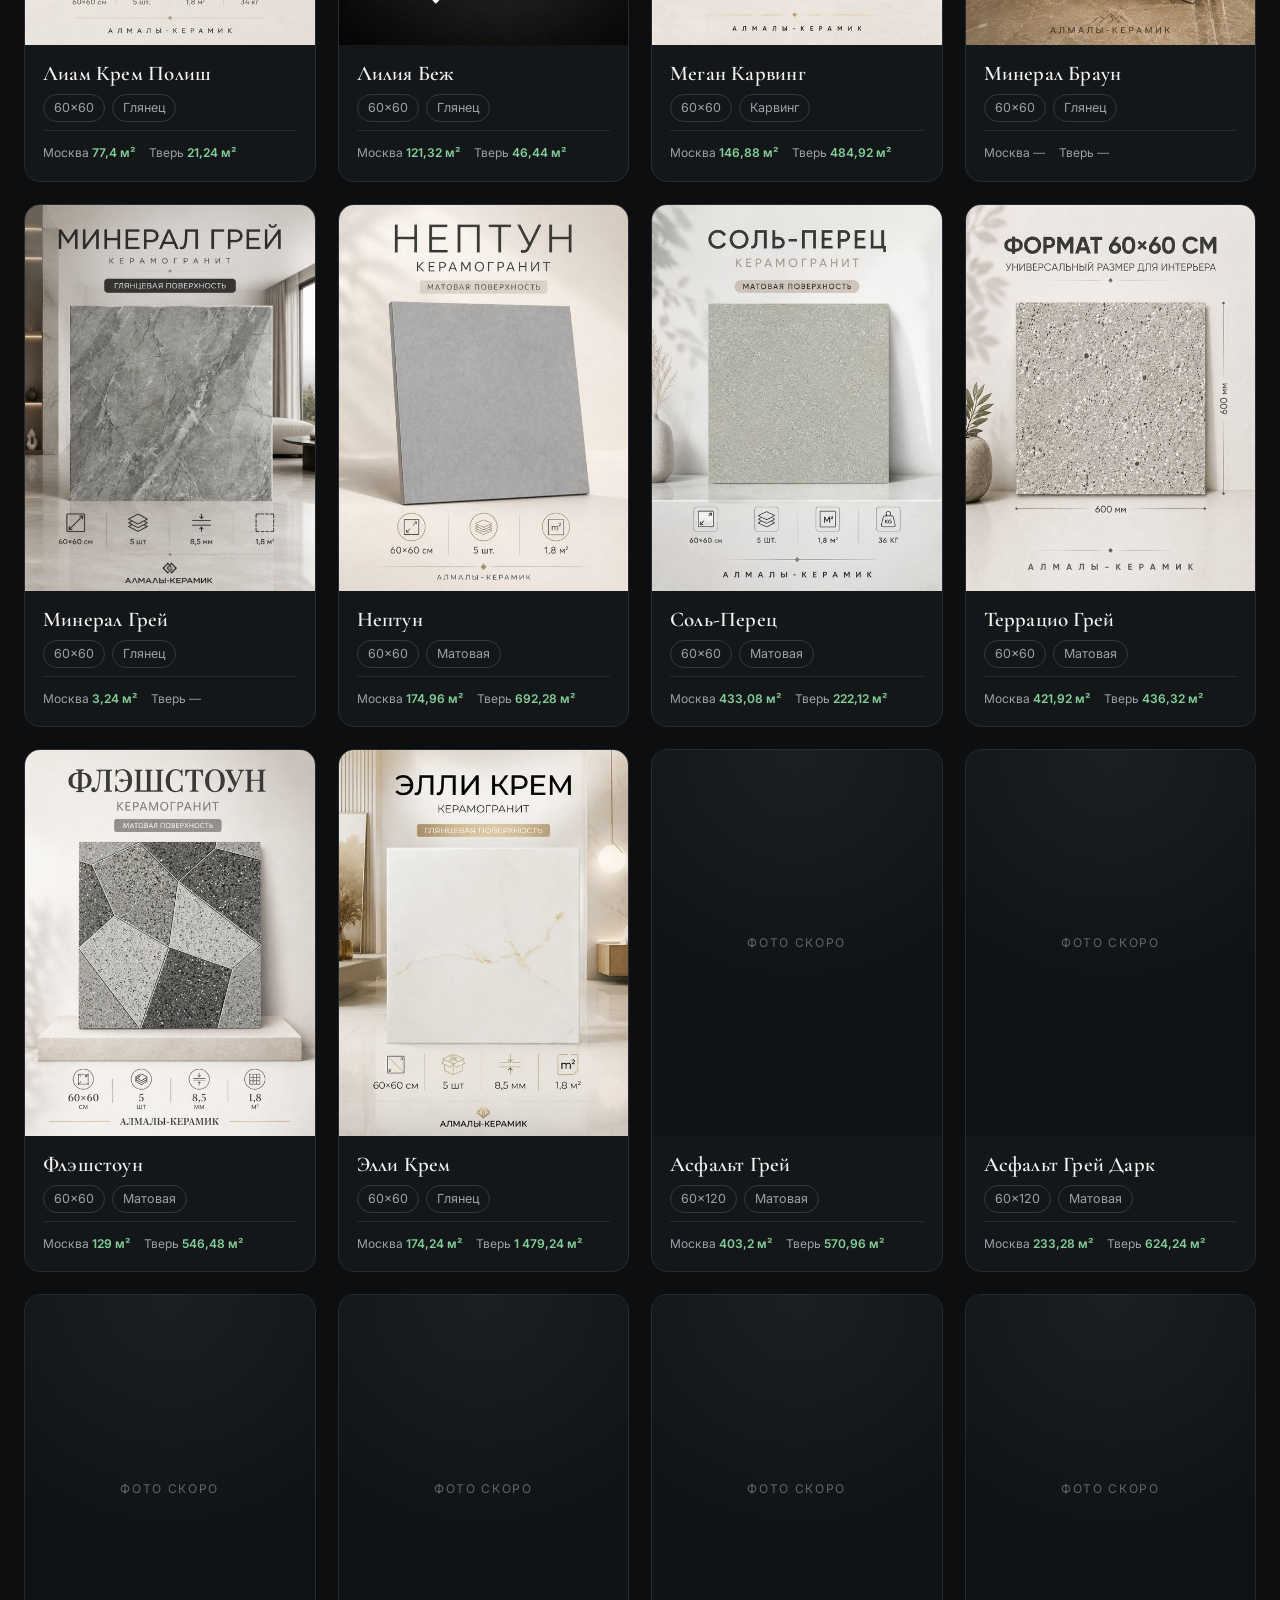
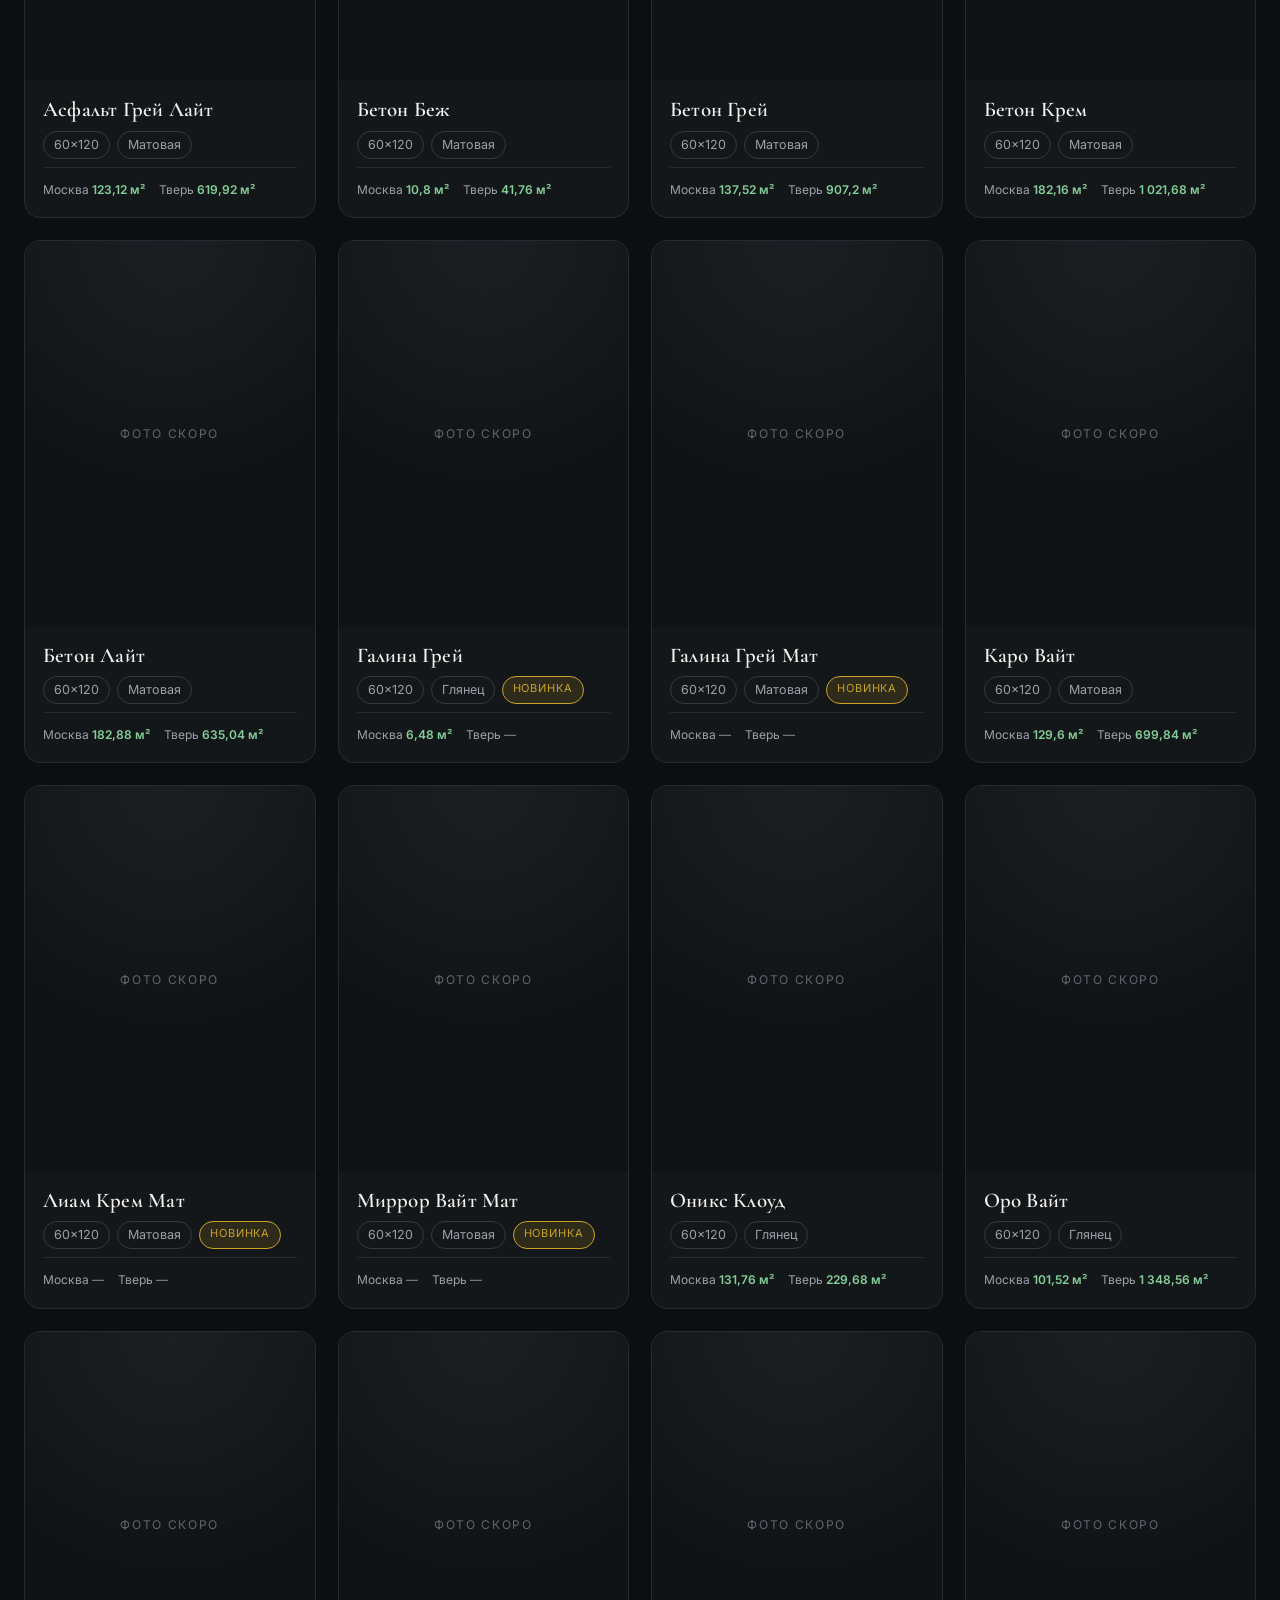
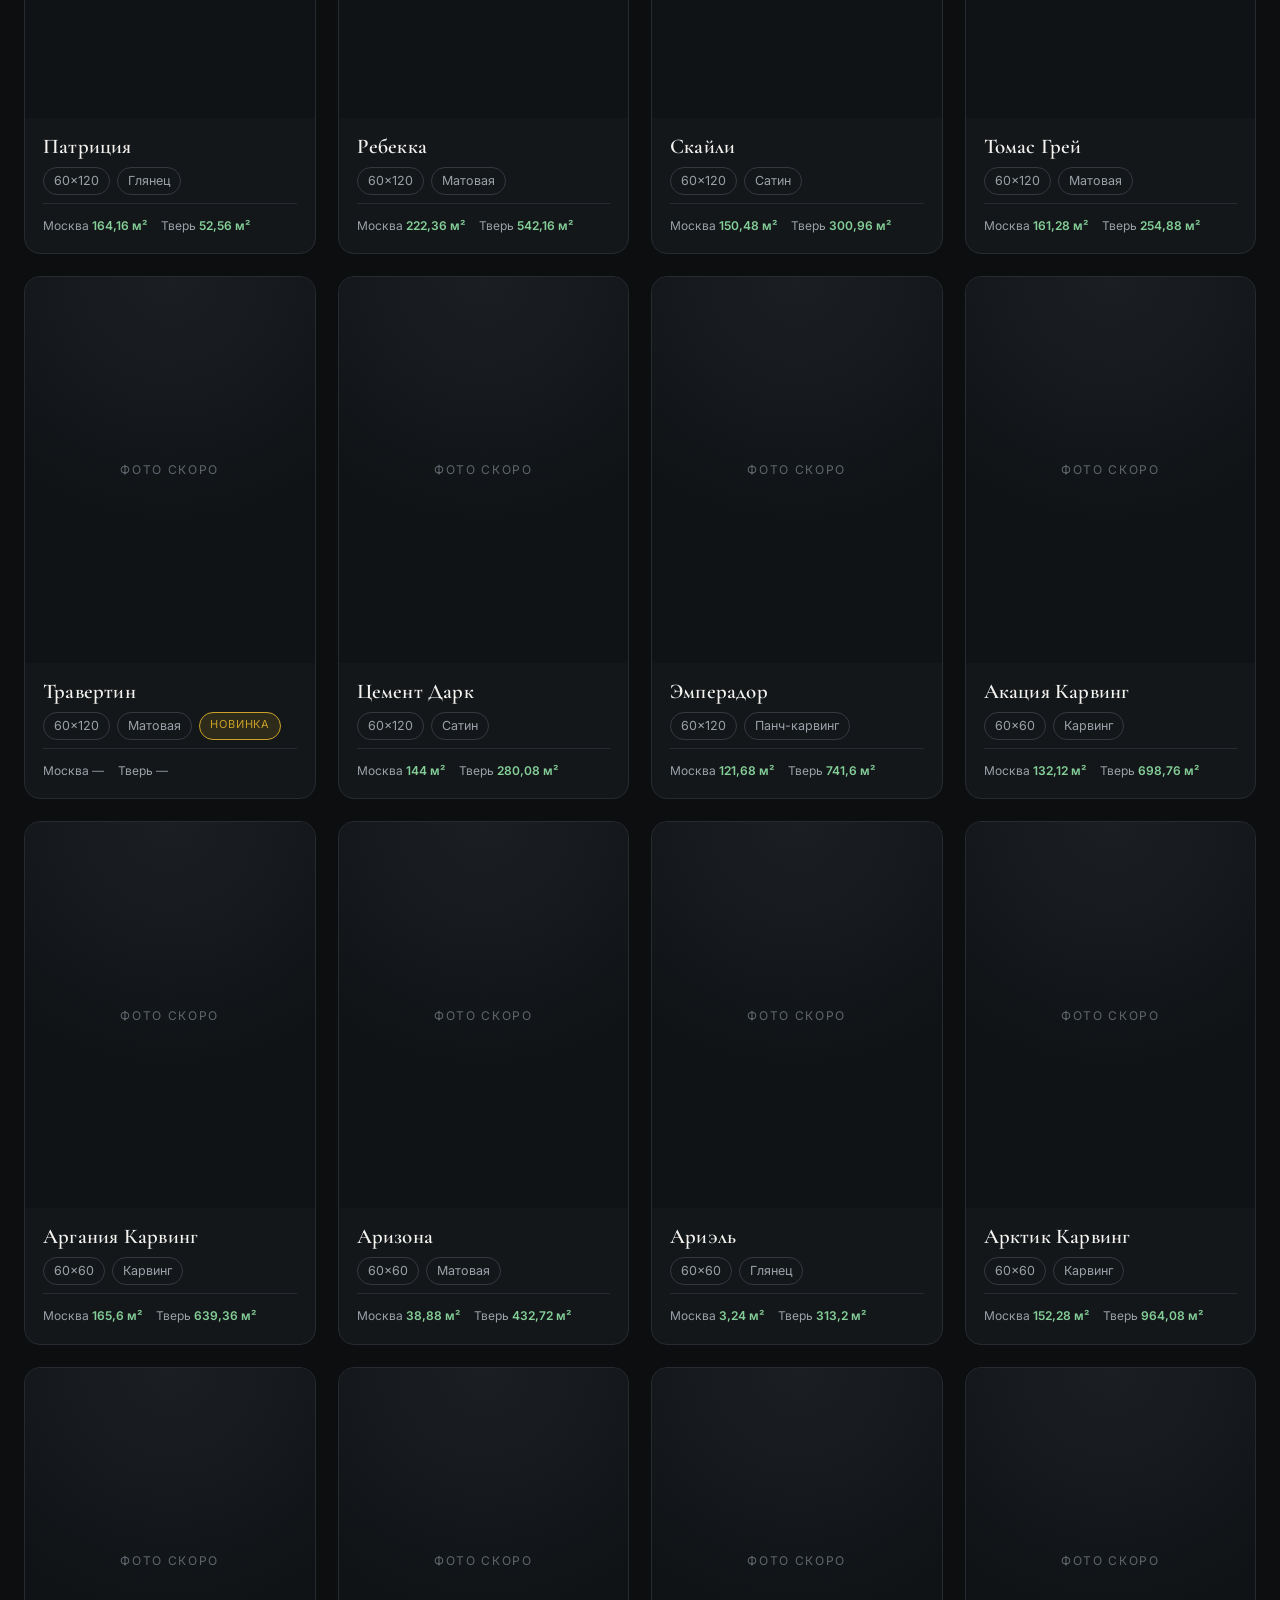
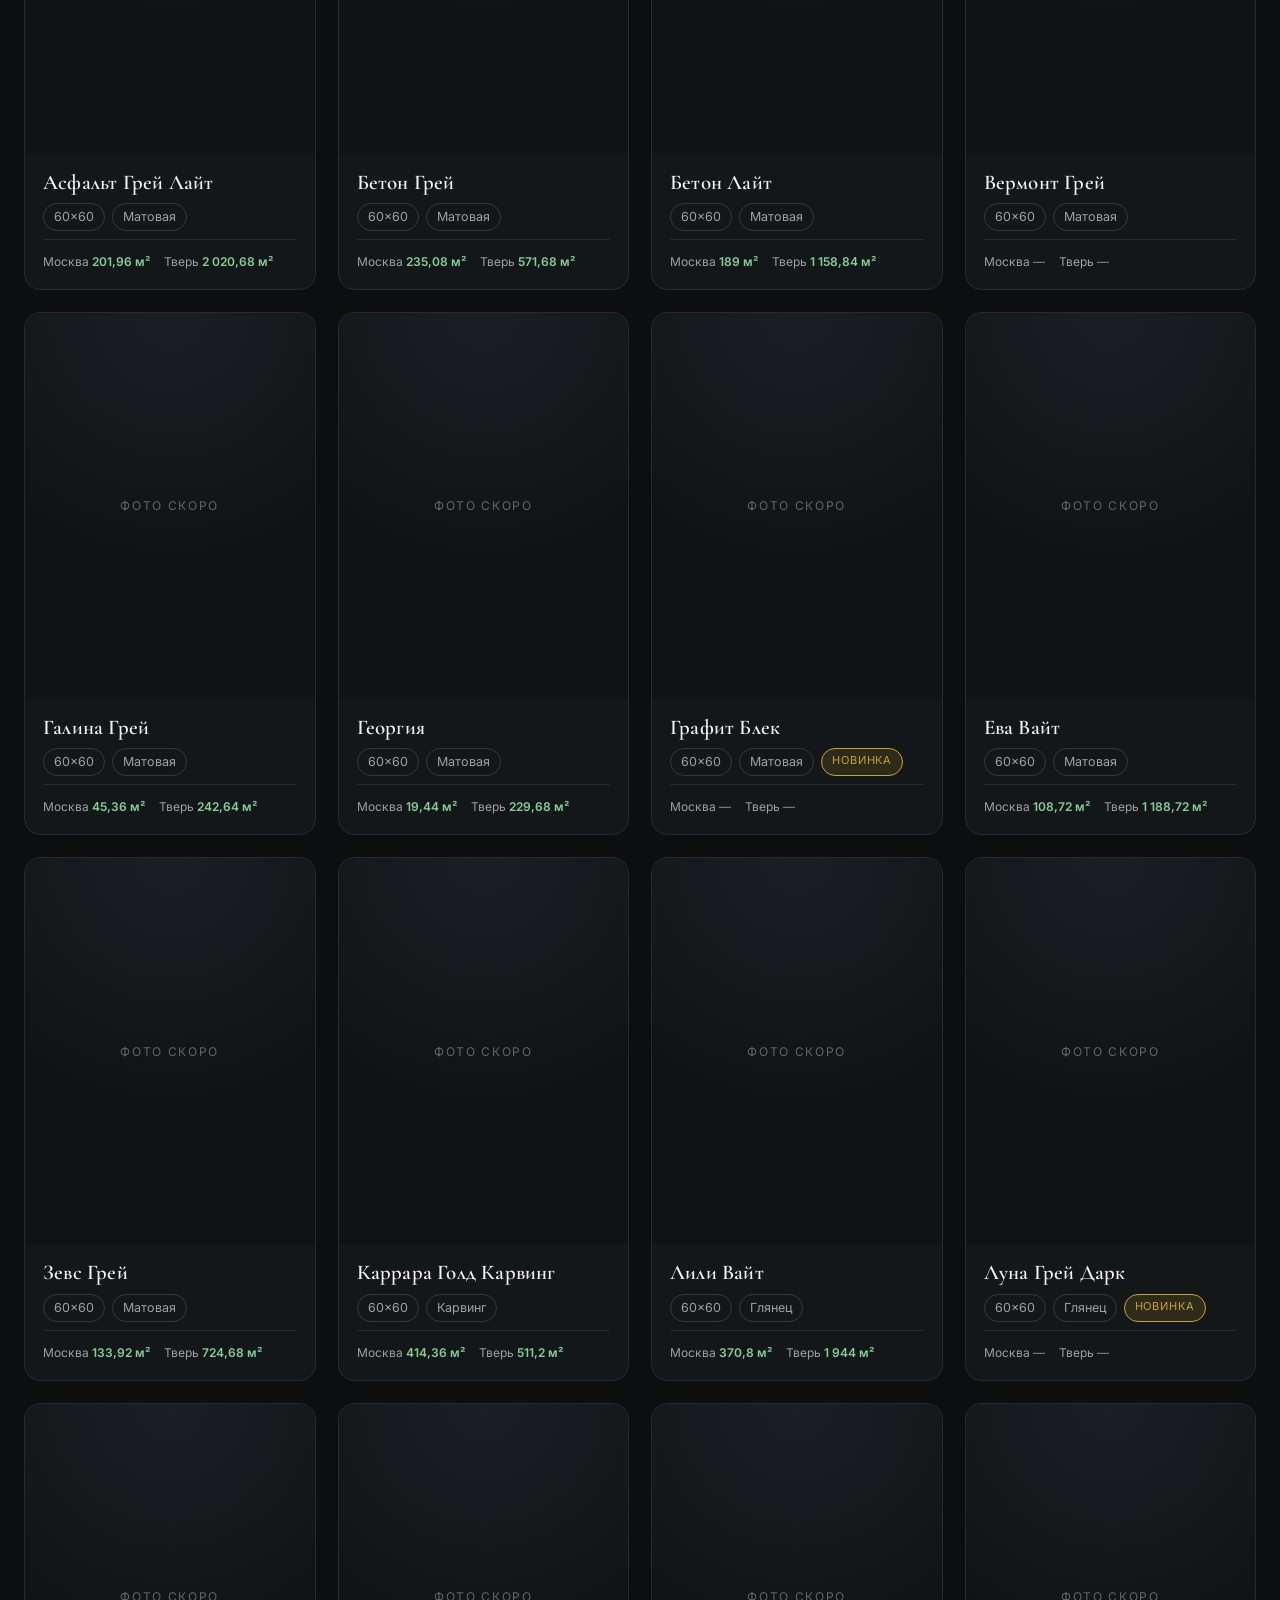
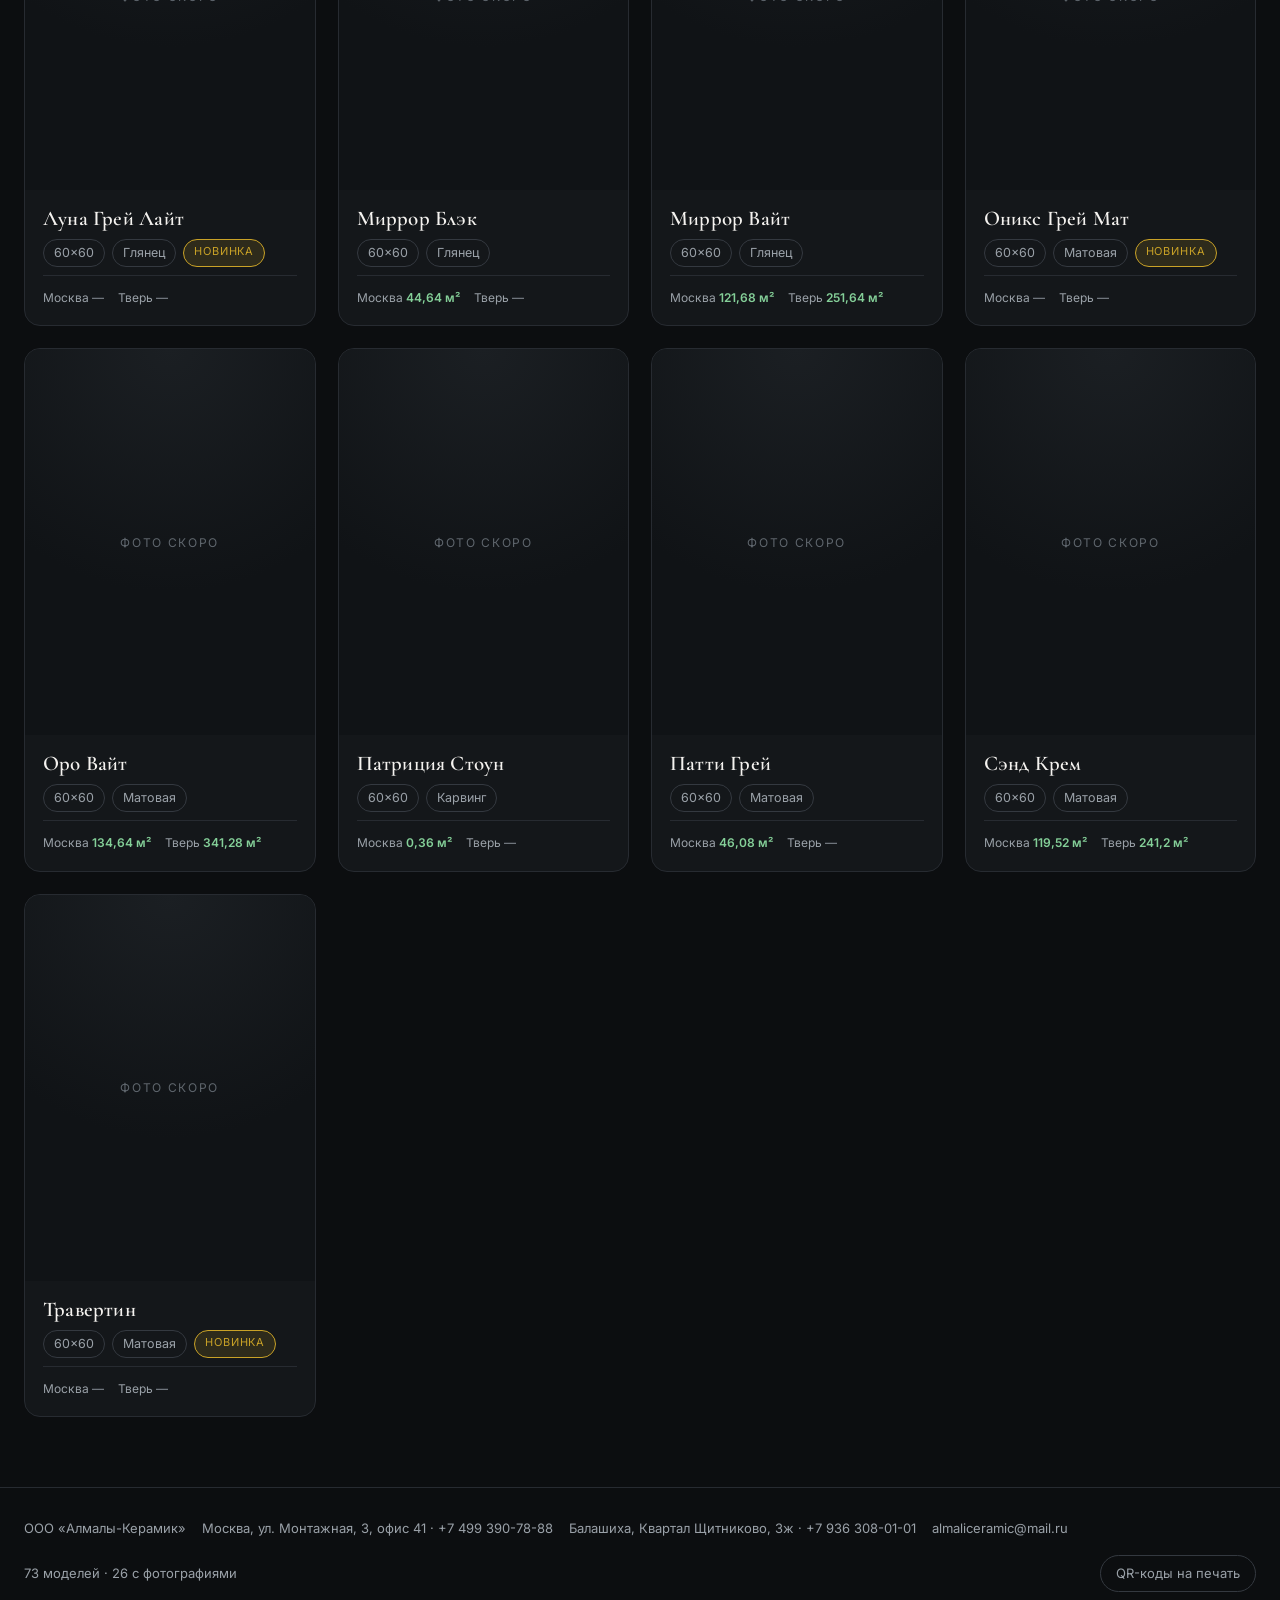
==== commit b4acba5c: "Витрина: адреса и телефоны компании в подвале Co-Authored-By: Claude Opus 5 <noreply@anthropic.com>" ====
--- a/docs/index.html
+++ b/docs/index.html
@@ -41,6 +41,9 @@
 
 <footer><div class="wrap foot">
   <span>ООО «Алмалы-Керамик»</span>
+  <span>Москва, ул. Монтажная, 3, офис 41 · <a href="tel:+74993907888">+7 499 390-78-88</a></span>
+  <span>Балашиха, Квартал Щитниково, 3ж · <a href="tel:+79363080101">+7 936 308-01-01</a></span>
+  <a href="mailto:almaliceramic@mail.ru">almaliceramic@mail.ru</a>
   <span id="stat"></span>
   <a class="navlink" href="print.html">QR-коды на печать</a>
 </div></footer>
--- a/docs/style.css
+++ b/docs/style.css
@@ -69,6 +69,8 @@
 .art{font-family:ui-monospace,SFMono-Regular,Menlo,monospace;font-size:11.5px;color:var(--accent);letter-spacing:.06em}
 .meta{color:var(--dim);font-size:12.5px;display:flex;gap:7px;flex-wrap:wrap}
 .tag{border:1px solid var(--line2);border-radius:999px;padding:3px 10px}
+.tag.new{border-color:var(--accent);color:var(--accent);background:var(--accent-soft);
+  font-size:11px;letter-spacing:.08em;text-transform:uppercase;vertical-align:middle}
 .stock{display:flex;gap:14px;flex-wrap:wrap;margin-top:auto;padding-top:12px;
   border-top:1px solid var(--line);color:var(--dim);font-size:12px}
 .stock b{font-weight:600}
@@ -121,3 +123,7 @@
   .stats{gap:24px}
   .qrbox img{width:112px}
 }
+
+/* Цифры — ровным шрифтом: у Cormorant они старостильные, разной высоты. */
+.stats b{font-family:var(--sans);font-weight:600;font-size:27px;letter-spacing:-.01em;
+  font-variant-numeric:tabular-nums lining-nums}
